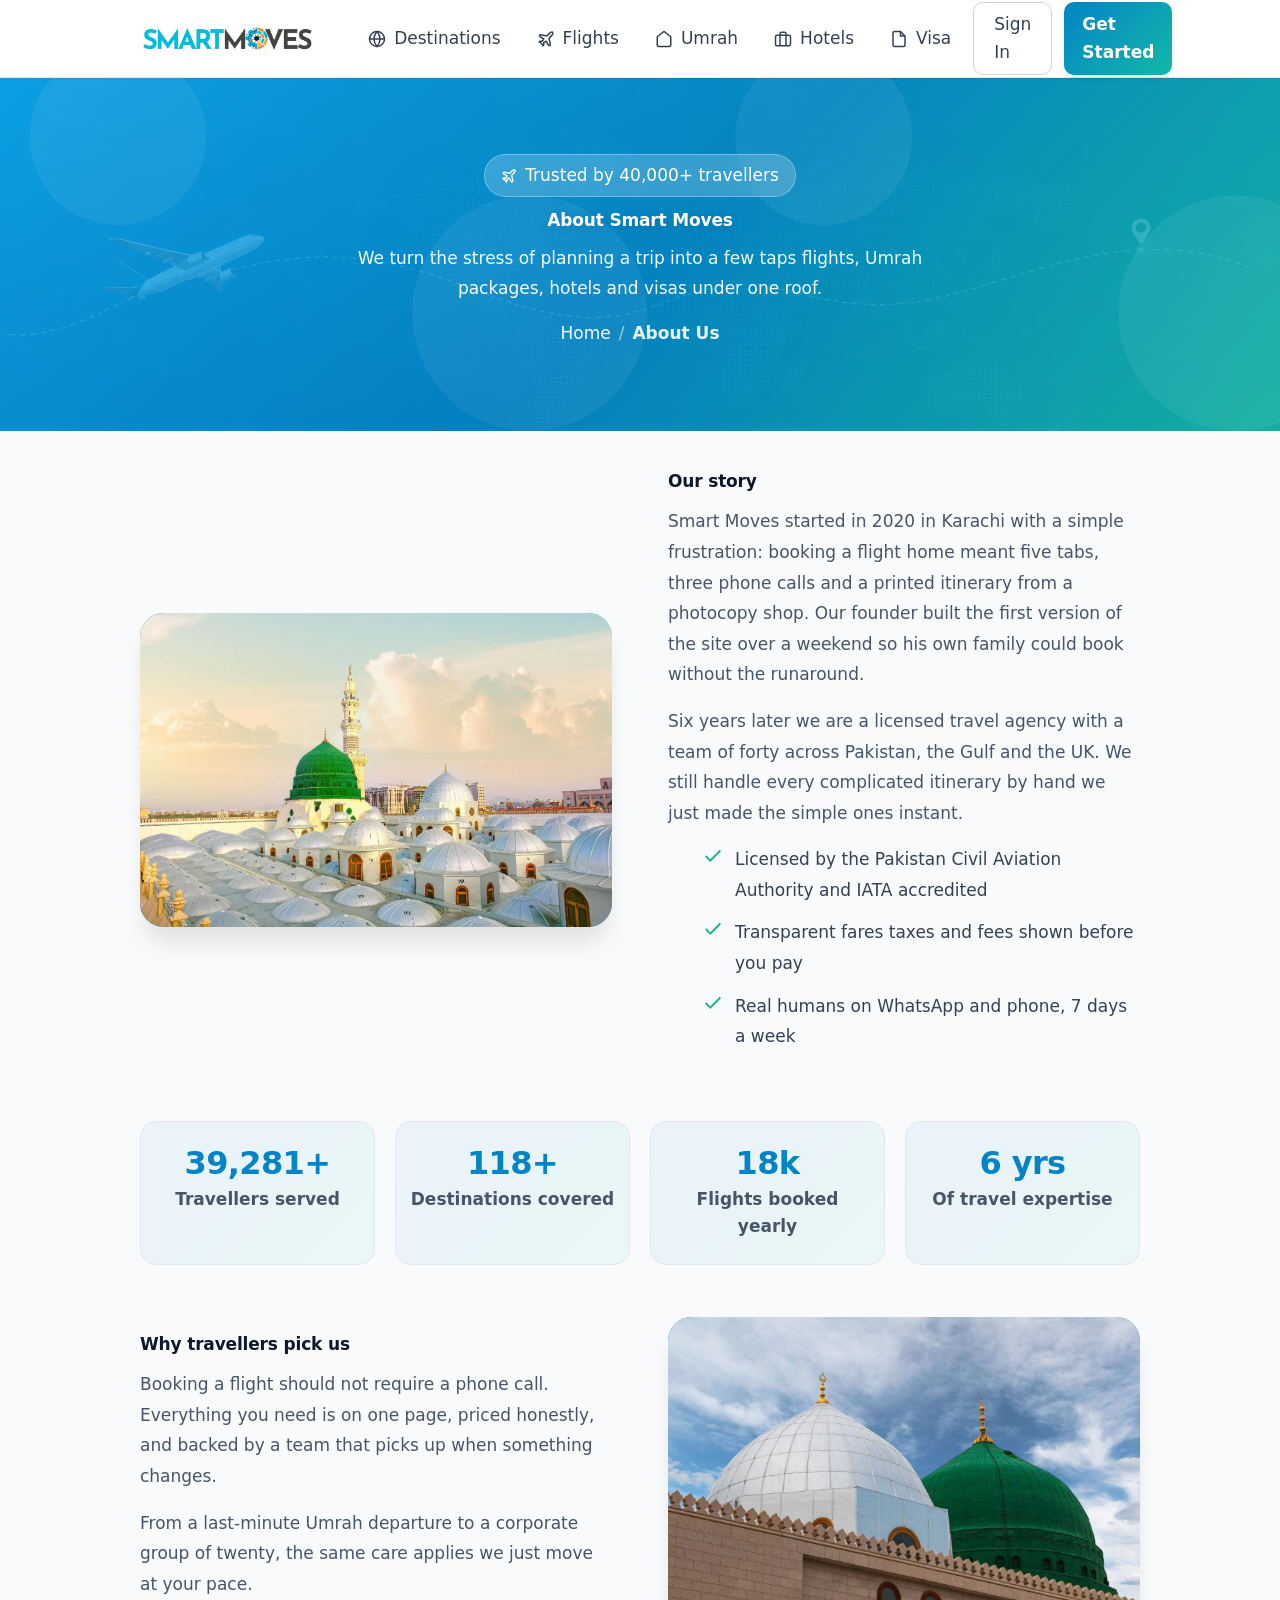
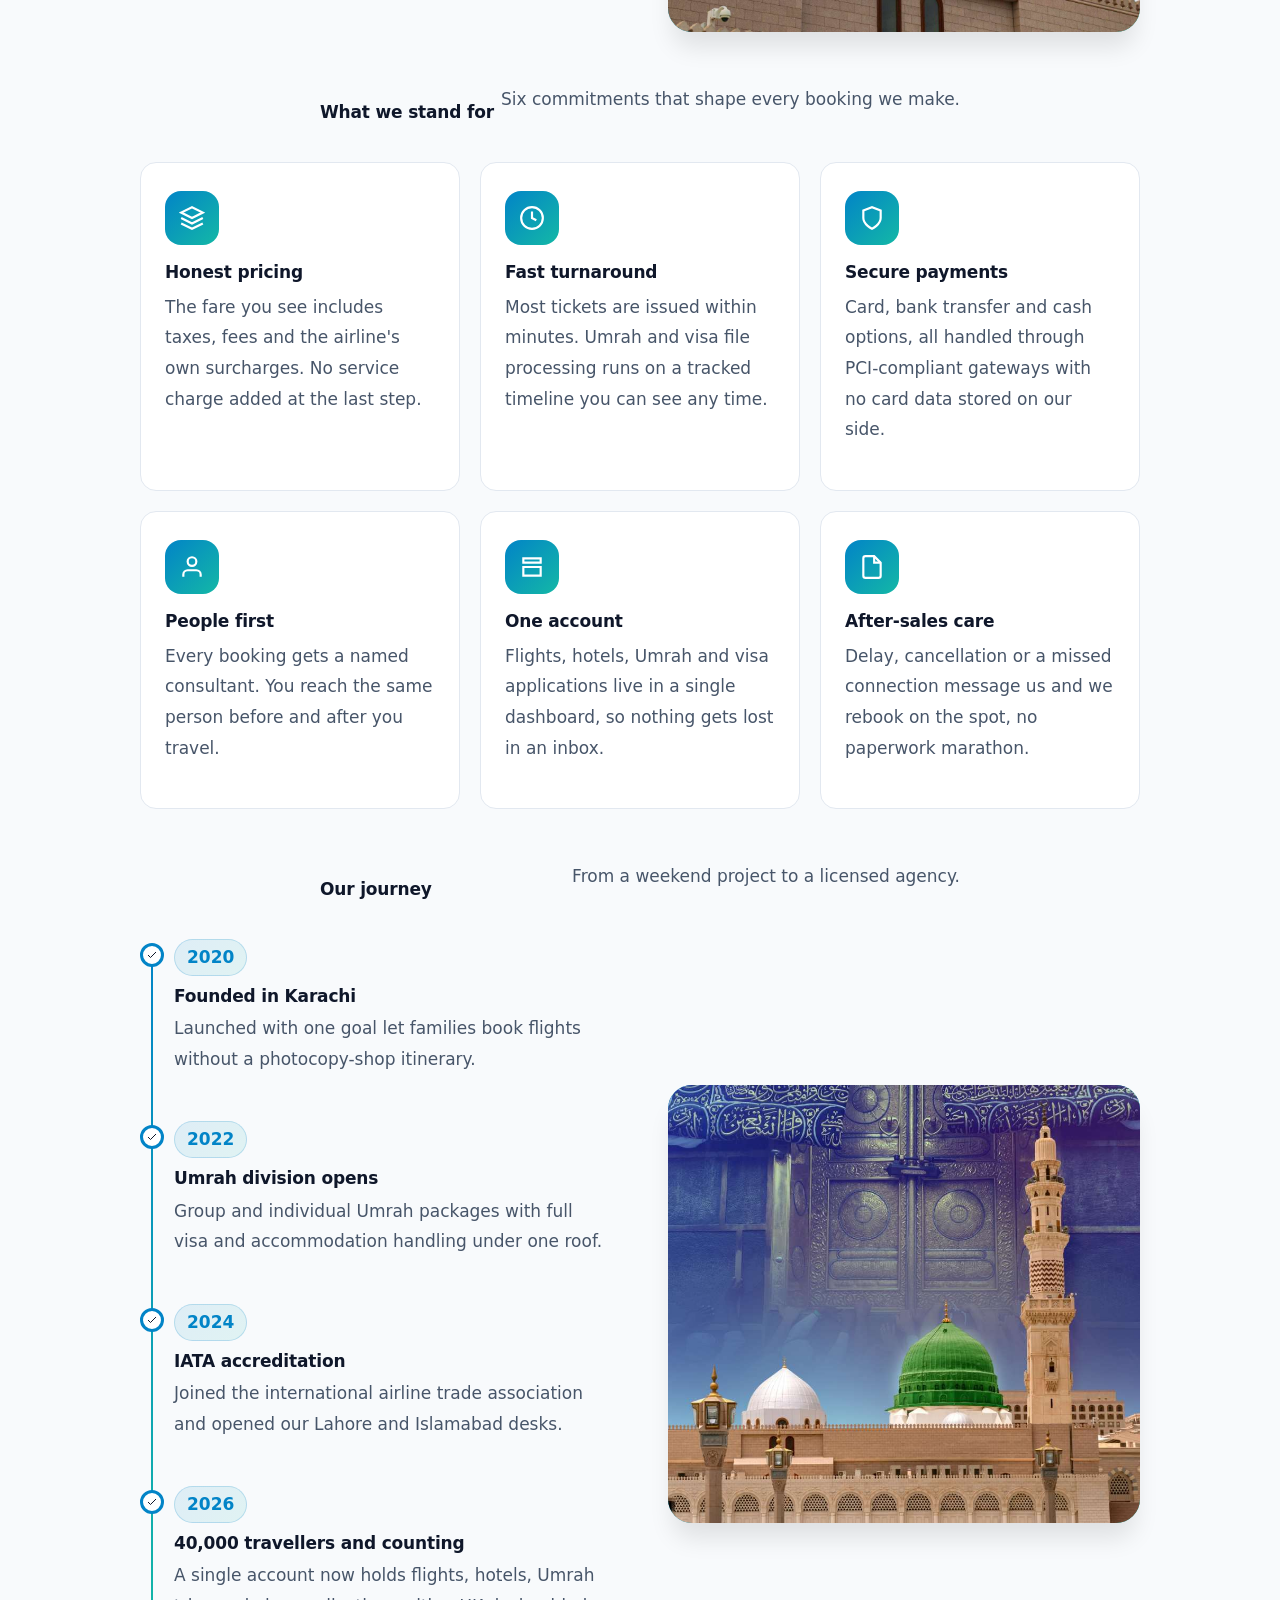
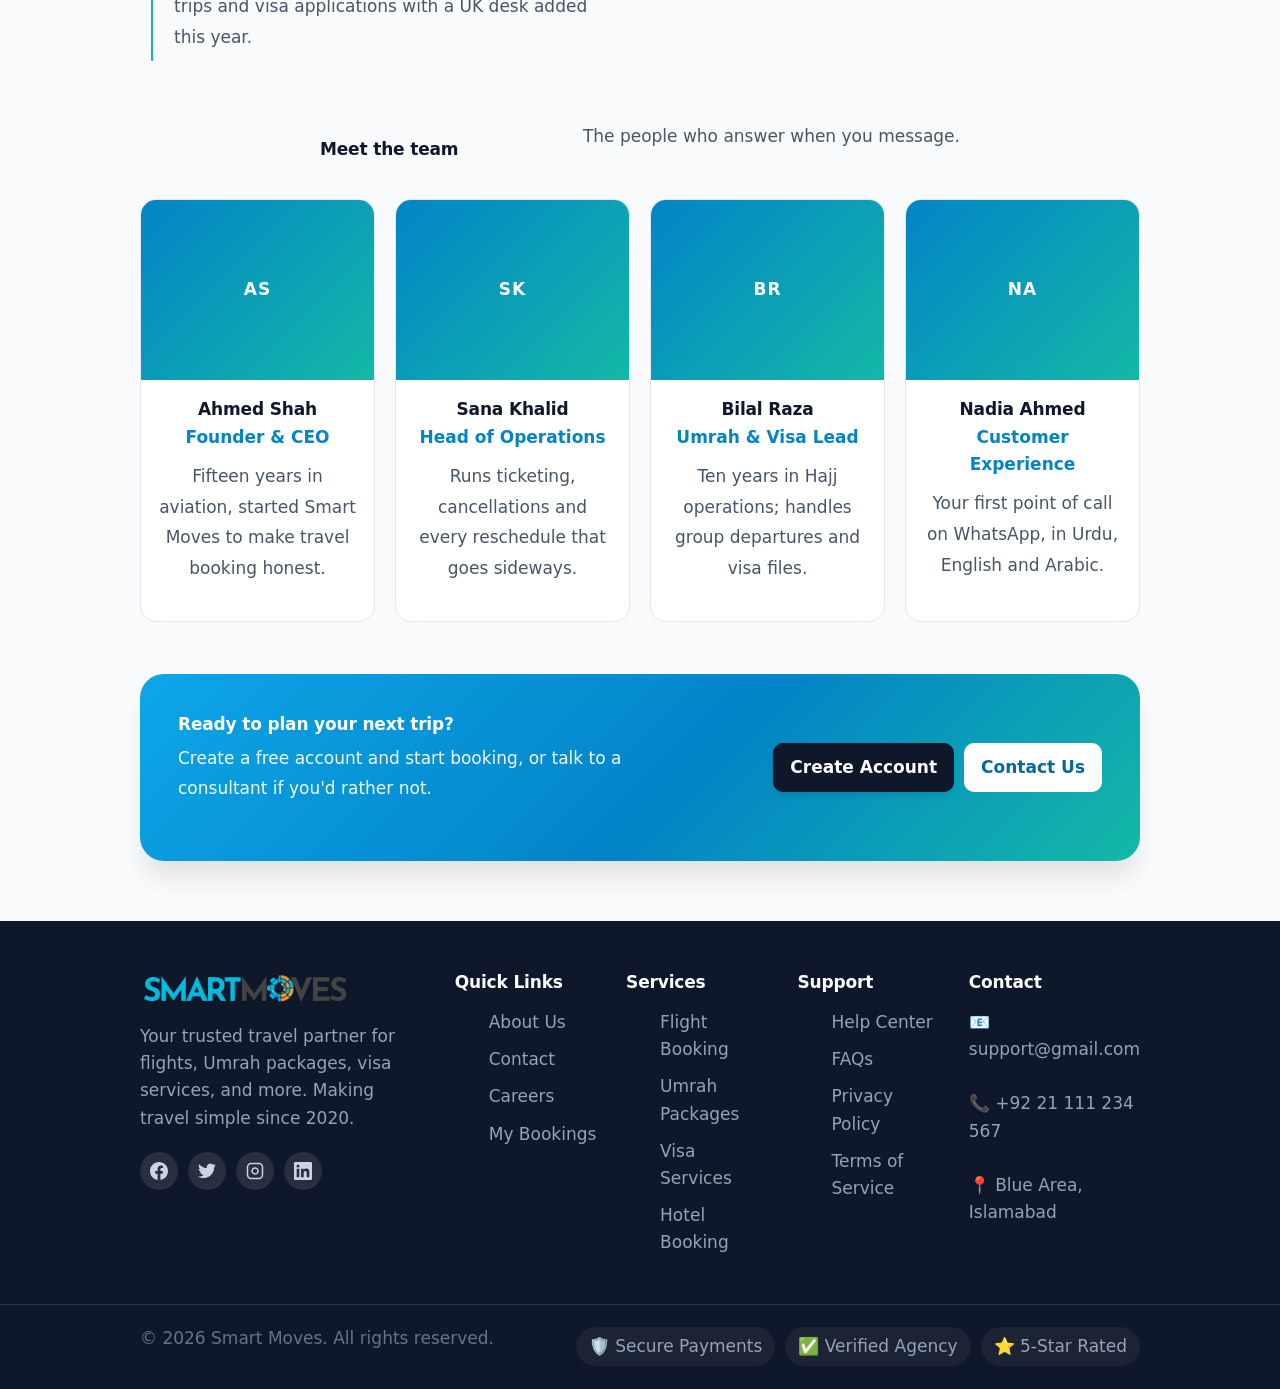
==== about-us.html @ 3f17c957 "All Template Pages Updated" ====
<!doctype html>
<html lang="en">
  <head>
    <meta charset="UTF-8" />
    <meta name="viewport" content="width=device-width, initial-scale=1.0" />
    <link rel="icon" type="image/png" href="/images/favicon.png" />
    <meta
      name="description"
      content="Smart Moves is a Pakistan-based travel agency helping travellers book flights, Umrah packages, hotels and visa services since 2020."
    />
    <link
      href="https://cdn.jsdelivr.net/npm/bootstrap@5.3.3/dist/css/bootstrap.min.css"
      rel="stylesheet"
    />
    <link rel="stylesheet" href="/css/styles.css" />
    <link rel="stylesheet" href="/css/pages.css" />
    <link rel="stylesheet" href="/css/typography.css" />
    <title>About Us | Smart Moves</title>
  </head>
  <body class="about-page">
    <!-- ========================================== NAVIGATION BAR START ========================================== -->
    <nav class="navbar">
      <div class="navbar-container">
        <div class="navbar-brand">
          <a href="/index.html" class="brand-logo">
            <img
              src="/images/smart_moves_solutions.png"
              alt="Smart Moves Logo"
              style="height: 30px; width: auto"
            />
          </a>
        </div>

        <div class="navbar-menu" id="navbarMenu">
          <a href="/index.html" class="nav-item">
            <svg
              viewBox="0 0 24 24"
              fill="none"
              stroke="currentColor"
              stroke-width="2"
            >
              <circle cx="12" cy="12" r="10" />
              <path
                d="M2 12h20M12 2a15.3 15.3 0 0 1 4 10 15.3 15.3 0 0 1-4 10 15.3 15.3 0 0 1-4-10 15.3 15.3 0 0 1 4-10z"
              />
            </svg>
            Destinations
          </a>
          <a href="/search-flight.html" class="nav-item">
            <svg
              viewBox="0 0 24 24"
              fill="none"
              stroke="currentColor"
              stroke-width="2"
            >
              <path
                d="M17.8 19.2 16 11l3.5-3.5C21 6 21.5 4 21 3c-1-.5-3 0-4.5 1.5L13 8 4.8 6.2c-.5-.1-.9.1-1.1.5l-.3.5c-.2.5-.1 1 .3 1.3L9 12l-2 3H4l-1 1 3 2 2 3 1-1v-3l3-2 3.5 5.3c.3.4.8.5 1.3.3l.5-.2c.4-.3.6-.7.5-1.2z"
              />
            </svg>
            Flights
          </a>
          <a href="/index.html" class="nav-item">
            <svg
              viewBox="0 0 24 24"
              fill="none"
              stroke="currentColor"
              stroke-width="2"
            >
              <path d="M3 9l9-7 9 7v11a2 2 0 0 1-2 2H5a2 2 0 0 1-2-2z" />
            </svg>
            Umrah
          </a>
          <a href="/index.html" class="nav-item">
            <svg
              viewBox="0 0 24 24"
              fill="none"
              stroke="currentColor"
              stroke-width="2"
            >
              <rect x="2" y="7" width="20" height="14" rx="2" />
              <path d="M16 21V5a2 2 0 0 0-2-2h-4a2 2 0 0 0-2 2v16" />
            </svg>
            Hotels
          </a>
          <a href="/index.html" class="nav-item">
            <svg
              viewBox="0 0 24 24"
              fill="none"
              stroke="currentColor"
              stroke-width="2"
            >
              <path
                d="M14 2H6a2 2 0 0 0-2 2v16a2 2 0 0 0 2 2h12a2 2 0 0 0 2-2V8z"
              />
              <polyline points="14 2 14 8 20 8" />
            </svg>
            Visa
          </a>
          <div class="navbar-menu-actions">
            <a href="/login.html" class="nav-btn-outline">Sign In</a>
            <a href="/signup.html" class="nav-btn-primary">Get Started</a>
          </div>
        </div>

        <div class="navbar-actions">
          <button
            class="mobile-toggle"
            type="button"
            onclick="toggleMobileNav()"
            aria-label="Toggle menu"
            aria-controls="navbarMenu"
            aria-expanded="false"
          >
            <span></span>
            <span></span>
            <span></span>
          </button>
        </div>
      </div>
    </nav>
    <!-- ========================================== NAVIGATION BAR END ========================================== -->

    <!-- ========================================== PAGE BANNER ========================================== -->
    <section class="page-banner">
      <div class="page-banner-inner">
        <span class="page-banner-badge">
          <svg
            viewBox="0 0 24 24"
            fill="none"
            stroke="currentColor"
            stroke-width="2"
            style="width: 16px; height: 16px"
          >
            <path
              d="M17.8 19.2 16 11l3.5-3.5C21 6 21.5 4 21 3c-1-.5-3 0-4.5 1.5L13 8 4.8 6.2c-.5-.1-.9.1-1.1.5l-.3.5c-.2.5-.1 1 .3 1.3L9 12l-2 3H4l-1 1 3 2 2 3 1-1v-3l3-2 3.5 5.3c.3.4.8.5 1.3.3l.5-.2c.4-.3.6-.7.5-1.2z"
            />
          </svg>
          Trusted by 40,000+ travellers
        </span>
        <h1 class="page-banner-title">About Smart Moves</h1>
        <p class="page-banner-text">
          We turn the stress of planning a trip into a few taps flights, Umrah
          packages, hotels and visas under one roof.
        </p>
        <nav class="breadcrumb-nav" aria-label="Breadcrumb">
          <a href="/index.html">Home</a>
          <span class="sep">/</span>
          <span class="current">About Us</span>
        </nav>
      </div>
    </section>

    <main class="page-body narrow">
      <!-- ---------- Our story ---------- -->
      <section class="page-section">
        <div class="split-block">
          <div class="split-media">
            <img
              src="/images/feature_img1.jpg"
              alt="Travellers checking in at the airport"
            />
          </div>
          <div>
            <h2 class="split-title">Our story</h2>
            <p class="split-text">
              Smart Moves started in 2020 in Karachi with a simple frustration:
              booking a flight home meant five tabs, three phone calls and a
              printed itinerary from a photocopy shop. Our founder built the
              first version of the site over a weekend so his own family could
              book without the runaround.
            </p>
            <p class="split-text">
              Six years later we are a licensed travel agency with a team of
              forty across Pakistan, the Gulf and the UK. We still handle every
              complicated itinerary by hand we just made the simple ones
              instant.
            </p>
            <ul class="split-list">
              <li>
                <svg
                  viewBox="0 0 24 24"
                  fill="none"
                  stroke="currentColor"
                  stroke-width="2"
                >
                  <polyline points="20 6 9 17 4 12" />
                </svg>
                Licensed by the Pakistan Civil Aviation Authority and IATA
                accredited
              </li>
              <li>
                <svg
                  viewBox="0 0 24 24"
                  fill="none"
                  stroke="currentColor"
                  stroke-width="2"
                >
                  <polyline points="20 6 9 17 4 12" />
                </svg>
                Transparent fares taxes and fees shown before you pay
              </li>
              <li>
                <svg
                  viewBox="0 0 24 24"
                  fill="none"
                  stroke="currentColor"
                  stroke-width="2"
                >
                  <polyline points="20 6 9 17 4 12" />
                </svg>
                Real humans on WhatsApp and phone, 7 days a week
              </li>
            </ul>
          </div>
        </div>
      </section>

      <!-- ---------- Stats ---------- -->
      <section class="page-section">
        <div class="stats-strip">
          <div class="stat-block">
            <div class="stat-value" data-count="40000" data-suffix="+">0</div>
            <div class="stat-label">Travellers served</div>
          </div>
          <div class="stat-block">
            <div class="stat-value" data-count="120" data-suffix="+">0</div>
            <div class="stat-label">Destinations covered</div>
          </div>
          <div class="stat-block">
            <div class="stat-value" data-count="18" data-suffix="k">0</div>
            <div class="stat-label">Flights booked yearly</div>
          </div>
          <div class="stat-block">
            <div class="stat-value" data-count="6" data-suffix=" yrs">0</div>
            <div class="stat-label">Of travel expertise</div>
          </div>
        </div>
      </section>

      <!-- ---------- Why Smart Moves ---------- -->
      <section class="page-section">
        <div class="split-block reverse">
          <div class="split-media">
            <img
              src="/images/feature_img2.jpg"
              alt="A travel consultant helping a customer"
            />
          </div>
          <div>
            <h2 class="split-title">Why travellers pick us</h2>
            <p class="split-text">
              Booking a flight should not require a phone call. Everything you
              need is on one page, priced honestly, and backed by a team that
              picks up when something changes.
            </p>
            <p class="split-text">
              From a last-minute Umrah departure to a corporate group of twenty,
              the same care applies we just move at your pace.
            </p>
          </div>
        </div>
      </section>

      <!-- ---------- Values ---------- -->
      <section class="page-section">
        <div class="section-head">
          <h2 class="section-title">What we stand for</h2>
          <p class="section-sub">
            Six commitments that shape every booking we make.
          </p>
        </div>
        <div class="value-grid">
          <div class="value-card">
            <div class="value-icon">
              <svg
                viewBox="0 0 24 24"
                fill="none"
                stroke="currentColor"
                stroke-width="2"
              >
                <path d="M12 2 2 7l10 5 10-5-10-5z" />
                <path d="M2 17l10 5 10-5" />
                <path d="M2 12l10 5 10-5" />
              </svg>
            </div>
            <h3>Honest pricing</h3>
            <p>
              The fare you see includes taxes, fees and the airline's own
              surcharges. No service charge added at the last step.
            </p>
          </div>

          <div class="value-card">
            <div class="value-icon">
              <svg
                viewBox="0 0 24 24"
                fill="none"
                stroke="currentColor"
                stroke-width="2"
              >
                <circle cx="12" cy="12" r="10" />
                <polyline points="12 6 12 12 16 14" />
              </svg>
            </div>
            <h3>Fast turnaround</h3>
            <p>
              Most tickets are issued within minutes. Umrah and visa file
              processing runs on a tracked timeline you can see any time.
            </p>
          </div>

          <div class="value-card">
            <div class="value-icon">
              <svg
                viewBox="0 0 24 24"
                fill="none"
                stroke="currentColor"
                stroke-width="2"
              >
                <path d="M12 22s8-4 8-10V5l-8-3-8 3v7c0 6 8 10 8 10z" />
              </svg>
            </div>
            <h3>Secure payments</h3>
            <p>
              Card, bank transfer and cash options, all handled through
              PCI-compliant gateways with no card data stored on our side.
            </p>
          </div>

          <div class="value-card">
            <div class="value-icon">
              <svg
                viewBox="0 0 24 24"
                fill="none"
                stroke="currentColor"
                stroke-width="2"
              >
                <path d="M20 21v-2a4 4 0 0 0-4-4H8a4 4 0 0 0-4 4v2" />
                <circle cx="12" cy="7" r="4" />
              </svg>
            </div>
            <h3>People first</h3>
            <p>
              Every booking gets a named consultant. You reach the same person
              before and after you travel.
            </p>
          </div>

          <div class="value-card">
            <div class="value-icon">
              <svg
                viewBox="0 0 24 24"
                fill="none"
                stroke="currentColor"
                stroke-width="2"
              >
                <path d="M4 4h16v4H4z" />
                <path d="M4 12h16v8H4z" />
                <path d="M8 8h.01M8 16h.01" />
              </svg>
            </div>
            <h3>One account</h3>
            <p>
              Flights, hotels, Umrah and visa applications live in a single
              dashboard, so nothing gets lost in an inbox.
            </p>
          </div>

          <div class="value-card">
            <div class="value-icon">
              <svg
                viewBox="0 0 24 24"
                fill="none"
                stroke="currentColor"
                stroke-width="2"
              >
                <path
                  d="M14 2H6a2 2 0 0 0-2 2v16a2 2 0 0 0 2 2h12a2 2 0 0 0 2-2V8z"
                />
                <polyline points="14 2 14 8 20 8" />
              </svg>
            </div>
            <h3>After-sales care</h3>
            <p>
              Delay, cancellation or a missed connection message us and we
              rebook on the spot, no paperwork marathon.
            </p>
          </div>
        </div>
      </section>

      <!-- ---------- Journey ---------- -->
      <section class="page-section">
        <div class="section-head">
          <h2 class="section-title">Our journey</h2>
          <p class="section-sub">
            From a weekend project to a licensed agency.
          </p>
        </div>
        <div class="split-block">
          <div class="timeline">
            <div class="timeline-item">
              <div class="timeline-dot">
                <svg
                  viewBox="0 0 24 24"
                  fill="none"
                  stroke="currentColor"
                  stroke-width="2"
                  style="width: 12px; height: 12px"
                >
                  <polyline points="20 6 9 17 4 12" />
                </svg>
              </div>
              <span class="timeline-year">2020</span>
              <h3>Founded in Karachi</h3>
              <p>
                Launched with one goal let families book flights without a
                photocopy-shop itinerary.
              </p>
            </div>

            <div class="timeline-item">
              <div class="timeline-dot">
                <svg
                  viewBox="0 0 24 24"
                  fill="none"
                  stroke="currentColor"
                  stroke-width="2"
                  style="width: 12px; height: 12px"
                >
                  <polyline points="20 6 9 17 4 12" />
                </svg>
              </div>
              <span class="timeline-year">2022</span>
              <h3>Umrah division opens</h3>
              <p>
                Group and individual Umrah packages with full visa and
                accommodation handling under one roof.
              </p>
            </div>

            <div class="timeline-item">
              <div class="timeline-dot">
                <svg
                  viewBox="0 0 24 24"
                  fill="none"
                  stroke="currentColor"
                  stroke-width="2"
                  style="width: 12px; height: 12px"
                >
                  <polyline points="20 6 9 17 4 12" />
                </svg>
              </div>
              <span class="timeline-year">2024</span>
              <h3>IATA accreditation</h3>
              <p>
                Joined the international airline trade association and opened
                our Lahore and Islamabad desks.
              </p>
            </div>

            <div class="timeline-item">
              <div class="timeline-dot">
                <svg
                  viewBox="0 0 24 24"
                  fill="none"
                  stroke="currentColor"
                  stroke-width="2"
                  style="width: 12px; height: 12px"
                >
                  <polyline points="20 6 9 17 4 12" />
                </svg>
              </div>
              <span class="timeline-year">2026</span>
              <h3>40,000 travellers and counting</h3>
              <p>
                A single account now holds flights, hotels, Umrah trips and visa
                applications with a UK desk added this year.
              </p>
            </div>
          </div>

          <div class="split-media">
            <img
              src="/images/feature_img3.jpg"
              alt="Smart Moves team at work"
            />
          </div>
        </div>
      </section>

      <!-- ---------- Team ---------- -->
      <section class="page-section">
        <div class="section-head">
          <h2 class="section-title">Meet the team</h2>
          <p class="section-sub">The people who answer when you message.</p>
        </div>
        <div class="team-grid">
          <div class="team-card">
            <div class="team-photo">
              <span class="team-initials">AS</span>
            </div>
            <div class="team-body">
              <h3>Ahmed Shah</h3>
              <div class="team-role">Founder &amp; CEO</div>
              <p class="team-bio">
                Fifteen years in aviation, started Smart Moves to make travel
                booking honest.
              </p>
            </div>
          </div>

          <div class="team-card">
            <div class="team-photo">
              <span class="team-initials">SK</span>
            </div>
            <div class="team-body">
              <h3>Sana Khalid</h3>
              <div class="team-role">Head of Operations</div>
              <p class="team-bio">
                Runs ticketing, cancellations and every reschedule that goes
                sideways.
              </p>
            </div>
          </div>

          <div class="team-card">
            <div class="team-photo">
              <span class="team-initials">BR</span>
            </div>
            <div class="team-body">
              <h3>Bilal Raza</h3>
              <div class="team-role">Umrah &amp; Visa Lead</div>
              <p class="team-bio">
                Ten years in Hajj operations; handles group departures and visa
                files.
              </p>
            </div>
          </div>

          <div class="team-card">
            <div class="team-photo">
              <span class="team-initials">NA</span>
            </div>
            <div class="team-body">
              <h3>Nadia Ahmed</h3>
              <div class="team-role">Customer Experience</div>
              <p class="team-bio">
                Your first point of call on WhatsApp, in Urdu, English and
                Arabic.
              </p>
            </div>
          </div>
        </div>
      </section>

      <!-- ---------- CTA ---------- -->
      <section class="page-section">
        <div class="cta-band">
          <div class="cta-band-text">
            <h2>Ready to plan your next trip?</h2>
            <p>
              Create a free account and start booking, or talk to a consultant
              if you'd rather not.
            </p>
          </div>
          <div class="cta-band-actions">
            <a href="/signup.html" class="bc-btn primary">Create Account</a>
            <a href="/contact-us.html" class="bc-btn">Contact Us</a>
          </div>
        </div>
      </section>
    </main>

    <!-- ========================================== FOOTER START ========================================== -->
    <footer class="footer">
      <div class="footer-top">
        <div class="footer-grid">
          <div class="footer-col-large">
            <img
              src="/images/smart_moves_solutions.png"
              alt="Logo"
              class="footer-logo"
            />
            <p class="footer-about">
              Your trusted travel partner for flights, Umrah packages, visa
              services, and more. Making travel simple since 2020.
            </p>
            <div class="social-links">
              <a href="#" aria-label="Facebook">
                <svg viewBox="0 0 24 24" fill="currentColor">
                  <path
                    d="M24 12.07C24 5.4 18.63 0 12 0S0 5.4 0 12.07C0 18.1 4.39 23.1 10.12 24v-8.44H7.08v-3.49h3.04V9.41c0-3.02 1.79-4.7 4.53-4.7 1.31 0 2.68.24 2.68.24v2.97h-1.51c-1.49 0-1.95.93-1.95 1.89v2.26h3.33l-.53 3.49h-2.8V24C19.61 23.1 24 18.1 24 12.07z"
                  />
                </svg>
              </a>
              <a href="#" aria-label="Twitter">
                <svg viewBox="0 0 24 24" fill="currentColor">
                  <path
                    d="M23.95 4.57a10 10 0 0 1-2.83.78 4.94 4.94 0 0 0 2.17-2.73c-.95.56-2 .96-3.13 1.18A4.92 4.92 0 0 0 16.62 2c-2.72 0-4.92 2.2-4.92 4.92 0 .39.04.76.13 1.12-4.09-.2-7.72-2.16-10.15-5.14-.42.73-.67 1.58-.67 2.48 0 1.71.87 3.21 2.19 4.09-.81-.03-1.57-.25-2.23-.62v.06c0 2.39 1.7 4.38 3.95 4.83-.41.11-.85.17-1.29.17-.32 0-.63-.03-.93-.08.63 1.95 2.44 3.37 4.6 3.41-1.68 1.32-3.8 2.11-6.1 2.11-.4 0-.79-.02-1.17-.07 2.18 1.4 4.77 2.21 7.55 2.21 9.05 0 14-7.5 14-14 0-.21 0-.42-.02-.63.96-.69 1.8-1.56 2.46-2.55z"
                  />
                </svg>
              </a>
              <a href="#" aria-label="Instagram">
                <svg
                  viewBox="0 0 24 24"
                  fill="none"
                  stroke="currentColor"
                  stroke-width="2"
                >
                  <rect x="2" y="2" width="20" height="20" rx="5" />
                  <path d="M16 11.37A4 4 0 1 1 12.63 8 4 4 0 0 1 16 11.37z" />
                  <line x1="17.5" y1="6.5" x2="17.51" y2="6.5" />
                </svg>
              </a>
              <a href="#" aria-label="LinkedIn">
                <svg viewBox="0 0 24 24" fill="currentColor">
                  <path
                    d="M20.45 20.45h-3.55v-5.57c0-1.33-.02-3.04-1.85-3.04-1.85 0-2.13 1.45-2.13 2.94v5.67H9.36V9h3.41v1.56h.05c.47-.9 1.63-1.85 3.36-1.85 3.6 0 4.26 2.37 4.26 5.45v6.29zM5.34 7.43a2.06 2.06 0 1 1 0-4.12 2.06 2.06 0 0 1 0 4.12zM7.12 20.45H3.56V9h3.56v11.45zM22.22 0H1.77C.79 0 0 .77 0 1.72v20.56C0 23.23.79 24 1.77 24h20.45c.98 0 1.78-.77 1.78-1.72V1.72C24 .77 23.2 0 22.22 0z"
                  />
                </svg>
              </a>
            </div>
          </div>

          <div class="footer-col">
            <h4>Quick Links</h4>
            <ul>
              <li><a href="/about-us.html">About Us</a></li>
              <li><a href="/contact-us.html">Contact</a></li>
              <li><a href="/contact-us.html#careers">Careers</a></li>
              <li><a href="/my-bookings.html">My Bookings</a></li>
            </ul>
          </div>

          <div class="footer-col">
            <h4>Services</h4>
            <ul>
              <li><a href="/search-flight.html">Flight Booking</a></li>
              <li><a href="/index.html">Umrah Packages</a></li>
              <li><a href="/index.html">Visa Services</a></li>
              <li><a href="/index.html">Hotel Booking</a></li>
            </ul>
          </div>

          <div class="footer-col">
            <h4>Support</h4>
            <ul>
              <li><a href="/contact-us.html#faq">Help Center</a></li>
              <li><a href="/contact-us.html#faq">FAQs</a></li>
              <li><a href="/contact-us.html">Privacy Policy</a></li>
              <li><a href="/contact-us.html">Terms of Service</a></li>
            </ul>
          </div>

          <div class="footer-col">
            <h4>Contact</h4>
            <div class="contact-info">
              <p>📧 support@gmail.com</p>
              <p>📞 +92 21 111 234 567</p>
              <p>📍 Blue Area, Islamabad</p>
            </div>
          </div>
        </div>
      </div>

      <div class="footer-bottom">
        <p>&copy; 2026 Smart Moves. All rights reserved.</p>
        <div class="footer-badges">
          <span class="badge-item">🛡️ Secure Payments</span>
          <span class="badge-item">✅ Verified Agency</span>
          <span class="badge-item">⭐ 5-Star Rated</span>
        </div>
      </div>
    </footer>
    <!-- ========================================== FOOTER END ========================================== -->

    <button
      class="scroll-top"
      id="backToTop"
      onclick="window.scrollTo({ top: 0, behavior: 'smooth' })"
      aria-label="Scroll to top"
    >
      <svg
        viewBox="0 0 24 24"
        fill="none"
        stroke="currentColor"
        stroke-width="2"
      >
        <path d="m18 15-6-6-6 6" />
      </svg>
    </button>

    <script src="/js/pages.js"></script>
  </body>
</html>
---- css/styles.css ----
* {
  margin: 0;
  padding: 0;
  box-sizing: border-box;
}

:root {
  --primary-blue: #0284c7;
  --primary-blue-dark: #0369a1;
  --accent-teal: #14b8a6;
  --accent-teal-dark: #0f766e;
  --dark-navy: #0f172a;
  --dark-slate: #1e293b;
  --gray-50: #f8fafc;
  --gray-100: #f1f5f9;
  --gray-200: #e2e8f0;
  --gray-300: #cbd5e1;
  --gray-400: #94a3b8;
  --gray-500: #64748b;
  --gray-600: #475569;
  --gray-700: #334155;
  --gray-900: #0f172a;
  --white: #ffffff;
  --success: #10b981;
  --warning: #f59e0b;
  --danger: #ef4444;
  --shadow-sm: 0 1px 2px 0 rgba(0, 0, 0, 0.05);
  --shadow-md: 0 4px 6px -1px rgba(0, 0, 0, 0.1);
  --shadow-lg: 0 10px 15px -3px rgba(0, 0, 0, 0.1);
  --shadow-xl: 0 20px 25px -5px rgba(0, 0, 0, 0.1);
  --shadow-2xl: 0 25px 50px -12px rgba(0, 0, 0, 0.25);
  --radius-sm: 6px;
  --radius-md: 10px;
  --radius-lg: 16px;
  --radius-xl: 24px;
  --container-padding: 20px;
}

body {
  font-family:
    "system-ui",
    -apple-system,
    BlinkMacSystemFont,
    "Segoe UI",
    Roboto,
    sans-serif;
  background: var(--gray-50);
  color: var(--gray-900);
  line-height: 1.6;
  overflow-x: hidden;
  font-size: 16px;
}

.main-page {
  width: 100%;
  min-height: 100vh;
}

.container-custom {
  max-width: 1920px;
  margin: 0 auto;
  padding: 0 var(--container-padding);
}

/* ========================================== NAVIGATION BAR START ========================================== */
.navbar {
  position: sticky;
  top: 0;
  z-index: 1000;
  background: rgba(255, 255, 255, 0.95);
  backdrop-filter: blur(12px);
  border-bottom: 1px solid var(--gray-200);
  box-shadow: var(--shadow-sm);
}

.navbar-container {
  max-width: 1920px;
  margin: 0 auto;
  padding: 12px var(--container-padding);
  display: flex;
  align-items: center;
  justify-content: space-between;
  gap: 20px;
  width: 100%;
  height: 60px;
}

.navbar-brand img {
  height: 36px;
  width: auto;
}

.navbar-menu {
  display: none;
  align-items: center;
  gap: 8px;
  flex: 1;
}

.navbar-menu-actions {
  display: flex;
  align-items: center;
  gap: 12px;
  margin-left: auto;
}

.nav-item {
  display: flex;
  align-items: center;
  gap: 8px;
  padding: 10px 14px;
  border-radius: var(--radius-md);
  font-size: 15px;
  font-weight: 500;
  color: var(--gray-700);
  text-decoration: none;
  transition: all 0.2s;
}

.nav-item svg {
  width: 18px;
  height: 18px;
}

.nav-item:hover {
  background: var(--gray-100);
  color: var(--primary-blue);
}

.navbar-actions {
  display: flex;
  align-items: center;
  gap: 12px;
}

.nav-btn-outline {
  display: none;
  padding: 8px 20px;
  border: 1.5px solid var(--gray-300);
  background: transparent;
  border-radius: var(--radius-md);
  font-size: 15px;
  font-weight: 500;
  color: var(--gray-700);
  cursor: pointer;
  transition: all 0.2s;
  text-decoration: none;
}

.nav-btn-outline:hover {
  border-color: var(--primary-blue);
  color: var(--primary-blue);
  background: rgba(2, 132, 199, 0.05);
  transform: translateY(-2px);
  box-shadow: var(--shadow-lg);
}

.nav-btn-primary {
  padding: 8px 20px;
  border: none;
  background: linear-gradient(135deg, var(--primary-blue), var(--accent-teal));
  border-radius: var(--radius-md);
  font-size: 15px;
  font-weight: 600;
  color: white;
  cursor: pointer;
  box-shadow: var(--shadow-md);
  transition: all 0.2s;
  text-decoration: none;
}

.nav-btn-primary:hover {
  transform: translateY(-2px);
  box-shadow: var(--shadow-lg);
}

.mobile-toggle {
  display: flex;
  flex-direction: column;
  gap: 4px;
  background: transparent;
  border: none;
  cursor: pointer;
  padding: 8px;
}

.mobile-toggle span {
  width: 22px;
  height: 2.5px;
  background: var(--gray-700);
  border-radius: 2px;
  transition: all 0.3s;
}

@media (max-width: 1023.98px) {
  .navbar-menu.open {
    position: absolute;
    top: 100%;
    right: 0;
    left: 0;
    display: flex;
    flex-direction: column;
    align-items: stretch;
    gap: 4px;
    padding: 12px var(--container-padding);
    background: white;
    border-bottom: 1px solid var(--gray-200);
    box-shadow: var(--shadow-md);
  }

  .navbar-menu .nav-item {
    width: 100%;
  }

  .navbar-menu.open .navbar-menu-actions {
    display: grid;
    grid-template-columns: repeat(2, minmax(0, 1fr));
    gap: 8px;
    margin-top: 8px;
    margin-left: 0;
  }

  .navbar-menu.open .navbar-menu-actions .nav-btn-outline,
  .navbar-menu.open .navbar-menu-actions .nav-btn-primary {
    display: inline-flex;
    align-items: center;
    justify-content: center;
    width: 100%;
  }

  .nav-btn-primary {
    display: none;
  }
}
/* ========================================== NAVIGATION BAR END ========================================== */

/* ========================================== HERO BANNER START ========================================== */

.hero-banner {
  position: relative;
  background: linear-gradient(135deg, #0ea5e9 0%, #0284c7 50%, #14b8a6 100%);
  padding: 40px var(--container-padding) 60px;
  overflow: visible;
}

.hero-shape {
  position: absolute;
  top: 0;
  left: 0;
  right: 0;
  bottom: 0;
  background: url("/images/hero.png");
  background-size: cover;
  opacity: 0.3;
}

.hero-grid {
  max-width: 1920px;
  margin: 0 auto;
  display: grid;
  grid-template-columns: 1fr;
  gap: 30px;
  align-items: center;
  position: relative;
  z-index: 3;
}

.hero-content-side {
  color: white;
  text-align: center;
}

.hero-badge {
  display: inline-flex;
  align-items: center;
  gap: 8px;
  padding: 7px 16px;
  background: rgba(255, 255, 255, 0.2);
  backdrop-filter: blur(10px);
  border: 1px solid rgba(255, 255, 255, 0.3);
  border-radius: 50px;
  font-size: 14px;
  font-weight: 500;
  margin-bottom: 16px;
}

.hero-title {
  font-size: 22px;
  font-weight: 800;
  line-height: 1.1;
  margin-bottom: 14px;
  text-shadow: 0 2px 10px rgba(0, 0, 0, 0.1);
}

.hero-subtitle {
  font-size: 16px;
  line-height: 1.6;
  opacity: 0.95;
  margin-bottom: 20px;
  max-width: 600px;
  margin-left: auto;
  margin-right: auto;
}

.hero-features {
  display: flex;
  flex-wrap: wrap;
  gap: 10px;
  justify-content: center;
  margin-bottom: 30px;
}

.feature-pill {
  display: flex;
  align-items: center;
  gap: 6px;
  padding: 9px 16px;
  background: rgba(255, 255, 255, 0.15);
  backdrop-filter: blur(10px);
  border: 1px solid rgba(255, 255, 255, 0.25);
  border-radius: 50px;
  font-size: 14px;
  font-weight: 500;
}

.feature-pill svg {
  width: 14px;
  height: 14px;
}

.hero-search-side {
  position: relative;
  max-width: 100%;
}

.search-card {
  background: white;
  border-radius: var(--radius-lg);
  box-shadow: var(--shadow-2xl);
  padding: 20px;
  max-width: 100%;
  margin: 0 auto;
}

.search-tabs-horizontal {
  display: grid;
  grid-template-columns: repeat(3, minmax(0, 1fr));
  gap: 4px;
  margin-bottom: 20px;
  padding: 4px;
  background: var(--gray-100);
  border-radius: var(--radius-md);
  overflow-x: auto;
  -webkit-overflow-scrolling: touch;
  scrollbar-width: none;
}

.search-tabs-horizontal::-webkit-scrollbar {
  display: none;
}

.tab-btn {
  width: 100%;
  min-width: 0;
  display: flex;
  align-items: center;
  justify-content: center;
  gap: 6px;
  padding: 11px 6px;
  border: none;
  background: transparent;
  border-radius: var(--radius-sm);
  font-size: 14px;
  font-weight: 600;
  color: var(--gray-600);
  cursor: pointer;
  transition: all 0.2s;
  white-space: nowrap;
}

.tab-btn svg {
  width: 16px;
  height: 16px;
}

.tab-btn.active {
  background: white;
  color: var(--primary-blue);
  box-shadow: var(--shadow-sm);
}

.search-content {
  position: relative;
}

.tab-panel {
  display: none;
}

.tab-panel.active {
  display: block;
}

.alert {
  display: none;
  padding: 13px 16px;
  border-radius: var(--radius-md);
  margin-bottom: 16px;
  font-size: 14px;
}

.alert.show {
  display: block;
}

.alert.error {
  background: #fee;
  color: var(--danger);
  border: 1px solid #fcc;
}

.alert.success {
  background: #efe;
  color: var(--success);
  border: 1px solid #cec;
}

.trip-selector {
  display: grid;
  grid-template-columns: 1fr;
  gap: 10px;
  margin-bottom: 20px;
}

.radio-card {
  position: relative;
  cursor: pointer;
}

.radio-card input {
  position: absolute;
  opacity: 0;
}

.radio-content {
  display: flex;
  flex-direction: row;
  align-items: center;
  justify-content: center;
  gap: 8px;
  padding: 13px;
  border: 2px solid var(--gray-200);
  border-radius: var(--radius-md);
  font-size: 14px;
  font-weight: 600;
  color: var(--gray-600);
  transition: all 0.2s;
}

.radio-content svg {
  width: 18px;
  height: 18px;
}

.radio-card input:checked + .radio-content {
  border-color: var(--primary-blue);
  background: rgba(2, 132, 199, 0.05);
  color: var(--primary-blue);
}

.search-grid {
  display: grid;
  grid-template-columns: 1fr;
  gap: 14px;
  margin-bottom: 20px;
  position: relative;
}

.swap-button {
  display: none;
}

.input-group {
  position: relative;
  display: flex;
  flex-direction: column;
}

.input-label {
  display: block;
  font-size: 14px;
  font-weight: 600;
  color: var(--gray-700);
  /* margin-bottom: 6px; */
}

.input-wrapper {
  position: relative;
  cursor: pointer;
}

.input-icon {
  position: absolute;
  left: 12px;
  top: 50%;
  transform: translateY(-50%);
  width: 18px;
  height: 18px;
  color: var(--gray-400);
  pointer-events: none;
}

.input-wrapper input {
  width: 100%;
  padding: 12px 12px 12px 40px;
  border: 1.5px solid var(--gray-200);
  border-radius: var(--radius-md);
  font-size: 16px;
  font-weight: 500;
  color: var(--gray-900);
  transition: all 0.2s;
  background: white;
}

.input-wrapper input:focus {
  outline: none;
  border-color: var(--primary-blue);
  box-shadow: 0 0 0 3px rgba(2, 132, 199, 0.1);
}

.input-wrapper input::placeholder {
  color: var(--gray-400);
}

.input-wrapper input[readonly] {
  cursor: pointer;
}

.dropdown-panel {
  display: none;
  position: absolute;
  top: calc(100% + 8px);
  left: 0;
  right: 0;
  background: white;
  border: 1px solid var(--gray-200);
  border-radius: var(--radius-md);
  box-shadow: var(--shadow-xl);
  z-index: 100;
  max-height: 280px;
  overflow-y: auto;

  /* Firefox */
  scrollbar-width: thin;
  scrollbar-color: #c7c7c7 transparent;
}

/* Chrome, Edge, Safari */
.dropdown-panel::-webkit-scrollbar {
  width: 8px;
}

.dropdown-panel::-webkit-scrollbar-track {
  background: #ffffff;
}

.dropdown-panel::-webkit-scrollbar-thumb {
  background: #ffffff;
  border-radius: 10px;
}
.dropdown-panel::-webkit-scrollbar-thumb:hover {
  background: #999;
}

.dropdown-panel.show {
  display: block;
}
.panel-header {
  display: flex;
  align-items: center;
  justify-content: space-between;
  padding: 15px;
  border-bottom: 1px solid var(--gray-200);
  font-weight: 600;
  font-size: 14px;
  color: var(--gray-900);
}

.close-btn {
  width: 26px;
  height: 26px;
  border: none;
  background: var(--gray-100);
  border-radius: 50%;
  font-size: 18px;
  color: var(--gray-600);
  cursor: pointer;
  transition: all 0.2s;
  display: flex;
  align-items: center;
  justify-content: center;
}

.close-btn:hover {
  background: var(--gray-200);
  color: var(--gray-900);
}

.search-input {
  width: 100%;
  padding: 12px 15px;
  border: none;
  border-bottom: 1px solid var(--gray-200);
  font-size: 16px;
  outline: none;
}

.results-list {
  padding: 6px;
}

.result-item {
  padding: 10px;
  border-radius: var(--radius-sm);
  cursor: pointer;
  transition: all 0.2s;
}

.result-item:hover {
  background: var(--gray-100);
}

.result-city {
  font-weight: 600;
  font-size: 14px;
  color: var(--gray-900);
  margin-bottom: 2px;
}

.result-code {
  font-size: 14px;
  color: var(--gray-500);
}

.passenger-controls {
  padding: 10px;
}

.passenger-row {
  display: flex;
  align-items: center;
  justify-content: space-between;
  padding: 14px 10px;
  border-bottom: 1px solid var(--gray-100);
}

.passenger-row:last-child {
  border-bottom: none;
}

.pax-name {
  font-size: 14px;
  font-weight: 600;
  color: var(--gray-900);
  margin-bottom: 2px;
}

.pax-desc {
  font-size: 14px;
  color: var(--gray-500);
}

.counter {
  display: flex;
  align-items: center;
  gap: 12px;
}

.counter button {
  width: 30px;
  height: 30px;
  border: 1.5px solid var(--gray-300);
  background: white;
  border-radius: 50%;
  font-size: 16px;
  font-weight: 600;
  color: var(--gray-700);
  cursor: pointer;
  transition: all 0.2s;
}

.counter button:hover {
  border-color: var(--primary-blue);
  color: var(--primary-blue);
  background: rgba(2, 132, 199, 0.05);
}

.counter span {
  font-size: 15px;
  font-weight: 600;
  color: var(--gray-900);
  min-width: 20px;
  text-align: center;
}

.option-item {
  padding: 12px 15px;
  cursor: pointer;
  font-size: 16px;
  color: var(--gray-700);
  transition: all 0.2s;
  border-radius: var(--radius-sm);
  margin: 3px 6px;
}

.option-item:hover {
  background: var(--gray-100);
  color: var(--gray-900);
}

.checkbox-item {
  display: flex;
  align-items: center;
  gap: 10px;
  padding: 12px 15px;
  cursor: pointer;
  font-size: 16px;
  color: var(--gray-700);
  transition: all 0.2s;
  border-radius: var(--radius-sm);
  margin: 3px 6px;
}

.checkbox-item:hover {
  background: var(--gray-100);
}

.checkbox-item input[type="checkbox"] {
  width: 18px;
  height: 18px;
  cursor: pointer;
}

.multi-city-panel {
  display: none;
  margin-bottom: 16px;
  padding: 16px;
  background: var(--gray-50);
  border-radius: var(--radius-md);
}

.multi-city-panel.show {
  display: block;
}

.multi-city-heading {
  display: flex;
  justify-content: space-between;
  align-items: center;
  margin-bottom: 14px;
  font-weight: 600;
  color: var(--gray-900);
  font-size: 16px;
}

.multi-city-heading small {
  font-size: 14px;
  color: var(--gray-500);
  font-weight: 500;
}

.multi-city-heading-actions {
  display: flex;
  align-items: center;
  gap: 12px;
}

.multi-city-heading .add-flight-btn {
  width: auto;
}

.multi-city-leg {
  margin-bottom: 14px;
  padding: 14px;
  background: white;
  border-radius: var(--radius-md);
}

.multi-city-leg-heading {
  display: flex;
  align-items: center;
  justify-content: space-between;
  gap: 12px;
  margin-bottom: 10px;
}

.multi-city-leg-heading strong {
  font-size: 14px;
  color: var(--primary-blue);
}

.remove-flight-btn {
  padding: 6px 12px;
  border: 1px solid rgba(239, 68, 68, 0.3);
  border-radius: var(--radius-sm);
  background: white;
  color: var(--danger);
  font-size: 14px;
  font-weight: 600;
  cursor: pointer;
}

.remove-flight-btn:hover {
  background: rgba(239, 68, 68, 0.08);
}

.multi-city-fields {
  display: grid;
  grid-template-columns: minmax(0, 1fr);
  gap: 10px;
  align-items: end;
}

.multi-city-fields label {
  position: relative;
  min-width: 0;
  display: flex;
  flex-direction: column;
  gap: 5px;
}

.multi-city-fields label span {
  font-size: 14px;
  font-weight: 600;
  color: var(--gray-700);
}

.multi-city-fields input {
  width: 100%;
  min-width: 0;
  padding: 11px 12px;
  border: 1.5px solid var(--gray-200);
  border-radius: var(--radius-md);
  font-size: 16px;
}

.multi-city-fields .input-wrapper input {
  padding-left: 40px;
}

.add-flight-btn {
  padding: 10px 16px;
  border: 1.5px solid var(--primary-blue);
  background: white;
  color: var(--primary-blue);
  border-radius: var(--radius-md);
  font-size: 14px;
  font-weight: 600;
  cursor: pointer;
  transition: all 0.2s;
  white-space: nowrap;
  width: 100%;
}

.add-flight-btn:hover {
  background: var(--primary-blue);
  color: white;
}

.add-flight-btn:disabled {
  opacity: 0.5;
  cursor: not-allowed;
}

.search-button {
  width: 100%;
  padding: 14px;
  border: none;
  background: linear-gradient(135deg, var(--primary-blue), var(--accent-teal));
  color: white;
  border-radius: var(--radius-md);
  font-size: 16px;
  font-weight: 600;
  cursor: pointer;
  display: flex;
  align-items: center;
  justify-content: center;
  gap: 8px;
  box-shadow: var(--shadow-lg);
  transition: all 0.3s;
}

.search-button svg {
  width: 18px;
  height: 18px;
}

.search-button:hover {
  transform: translateY(-2px);
  box-shadow: var(--shadow-xl);
}

.search-result {
  display: none;
  margin-top: 16px;
  padding: 16px;
  background: var(--gray-50);
  border-radius: var(--radius-md);
  border-left: 4px solid var(--primary-blue);
}

.search-result.show {
  display: block;
}

.search-result h4 {
  font-size: 15px;
  color: var(--gray-900);
  margin-bottom: 10px;
}

.summary {
  font-size: 14px;
  color: var(--gray-700);
  margin-bottom: 6px;
}
/* tablet */
@media (max-width: 991.98px) {
  .hero-content-side {
    display: none;
  }
}

/* mobile: ONE card at a time */
@media (max-width: 767.98px) {
  .hero-content-side {
    display: none;
  }
}
/* ========================================== HERO BANNER END ========================================== */

/* ========================================== STATS SECTION START ========================================= */
.stats-section {
  background: white;
  padding: 40px var(--container-padding);
  border-top: 1px solid var(--gray-200);
  margin-top: -30px;
  position: relative;
  z-index: 2;
}

.stats-container {
  max-width: 1920px;
  margin: 0 auto;
  display: grid;
  grid-template-columns: repeat(2, 1fr);
  gap: 16px;
}

.stat-card {
  text-align: center;
  padding: 20px;
  border-radius: var(--radius-lg);
  background: linear-gradient(
    135deg,
    rgba(2, 132, 199, 0.05),
    rgba(20, 184, 166, 0.05)
  );
  border: 1px solid var(--gray-200);
  transition: all 0.3s;
}

.stat-card:hover {
  transform: translateY(-3px);
  box-shadow: var(--shadow-lg);
}

.stat-number {
  font-size: 28px;
  font-weight: 800;
  background: linear-gradient(135deg, var(--primary-blue), var(--accent-teal));
  -webkit-background-clip: text;
  -webkit-text-fill-color: transparent;
  background-clip: text;
  margin-bottom: 6px;
}

.stat-label {
  font-size: 14px;
  font-weight: 600;
  color: var(--gray-600);
}
/* ========================================== STATS SECTION END ========================================= */

/* ========================================== SECTION HEADERS START ========================================== */
.section-head {
  display: flex;
  flex-direction: column;
  align-items: flex-start;
  justify-content: space-between;
  margin-bottom: 24px;
}

.section-head.centered {
  flex-direction: column;
  align-items: flex-start;
}

.section-badge {
  display: inline-block;
  padding: 6px 14px;
  background: linear-gradient(
    135deg,
    rgba(2, 132, 199, 0.1),
    rgba(20, 184, 166, 0.1)
  );
  border: 1px solid rgba(2, 132, 199, 0.2);
  border-radius: 50px;
  font-size: 14px;
  font-weight: 600;
  color: var(--primary-blue);
  margin-bottom: 10px;
}

.section-title {
  font-size: 18px;
  font-weight: 800;
  color: var(--gray-900);
  margin-bottom: 6px;
}

.section-desc {
  font-size: 14px;
  color: var(--gray-600);
  line-height: 1.5;
}

.link-arrow {
  display: flex;
  align-items: center;
  gap: 6px;
  padding: 9px 18px;
  border: 1.5px solid var(--gray-300);
  border-radius: var(--radius-md);
  font-size: 14px;
  font-weight: 600;
  color: var(--gray-700);
  text-decoration: none;
  transition: all 0.2s;
}

.link-arrow svg {
  width: 16px;
  height: 16px;
}

.link-arrow:hover {
  border-color: var(--primary-blue);
  color: var(--primary-blue);
  background: rgba(2, 132, 199, 0.05);
}
/* ========================================== SECTION HEADERS END ========================================== */

/* ========================================== DEALS SECTION START ========================================== */

.flight-section {
  /* padding: 56px 0 64px;  */
  background: #fff;
}
.flight-fares-main {
  max-width: 1280px;
  margin: 0 auto;
  padding: 0 24px;
}
.flight-section-inner {
  /* margin: 0 auto; */
  /* padding: 0 10px;  */
}
.flight-section .section-header {
  display: block;
  /* margin-bottom: 30px;  */
}
.flight-section .section-header h2 {
  margin: 0 0 10px;
  color: #101828;
  font-size: 24px;
  font-weight: 700;
}
.flight-section .section-header p {
  margin: 0;
  color: #344054;
  font-size: 14px;
}
.flight-grid {
  display: grid;
  grid-template-columns: 1fr;
  gap: 16px;
}

.flight-card {
  position: relative;
  display: block;
  color: inherit;
  text-decoration: none;
  border: 1px solid #dfe3e8;
  border-radius: 10px;
  background: #fff;
  overflow: hidden;
  transition:
    transform 0.2s ease,
    box-shadow 0.2s ease;
}
.flight-card:hover {
  box-shadow: var(--shadow-md);
  border: 1px solid var(--primary-dark);
  /* transform: translateY(-2px); */
}
.flight-card::before {
  content: "";
  position: absolute;
  top: 0;
  right: 0;
  width: 64px;
  height: 64px;
  background: var(--primary-light);
  border-radius: 0 0 0 64px;
}
.flight-card-inner {
  position: relative;
  padding: 12px;
}
.flight-route,
.flight-details {
  display: grid;
  grid-template-columns: 1fr 1.5fr 1fr;
  align-items: center;
  gap: 10px;
}
.flight-route {
  grid-template-columns: 1fr 5fr 1fr;
}
.flight-code {
  color: #101828;
  font-size: 18px;
  font-weight: 700;
}
.flight-code:last-child,
.flight-details .flight-city:last-child {
  text-align: right;
}
.flight-arrow {
  display: flex;
  align-items: center;
  width: 100%;
}

.flight-arrow::before,
.flight-arrow::after {
  content: "";
  flex: 1 1 auto;
  height: 1px;
  background: linear-gradient(
    90deg,
    var(--primary-blue-dark),
    var(--primary-blue),
    var(--accent-teal)
  );
}
.flight-airline-icon {
  display: flex;
  align-items: center;
  justify-content: center;
  width: 24px;
  height: 24px;
  border-radius: 50%;
  background: rgba(2, 132, 199, 0.1);
  margin: 0 10px;
}
.flight-airline-icon svg {
  width: 16px;
  height: 16px;
  fill: var(--primary-blue);
  color: var(--primary-blue);
  stroke: var(--primary-blue);
  stroke-width: 1.8;
}
.flight-details {
  margin-top: 12px;
  color: #475467;
  font-size: 14px;
  font-weight: 500;
  gap: 6px;
}
.flight-city {
  min-width: 0;
  overflow-wrap: anywhere;
}
.flight-city.center {
  display: inline-flex;
  align-items: center;
  justify-content: center;
  gap: 5px;
  font-weight: 400;
}
.flight-city.center svg {
  color: #667085;
}
.flight-meta {
  display: flex;
  align-items: center;
  gap: 8px;
  margin-top: 16px;
  color: #475467;
  font-size: 14px;
  border: 1px solid #e4e7ec;
  padding: 7px 12px;
  border-radius: 6px;
  width: fit-content;

  color: #fff;
  font-weight: 500;
  background: linear-gradient(90deg, var(--primary-blue), var(--accent-teal));
}
.flight-meta svg {
  width: 16px;
  height: 16px;
}
.flight-price {
  position: absolute;
  right: 12px;
  bottom: 12px;
}
.price-badge {
  display: inline-block;
  padding: 5px 12px;
  border-radius: 5px;
  background: var(--primary);
  color: #fff;
  font-size: 14px;
  font-weight: 500;
}

.deals-section {
  padding: 50px 0;
  background: white;
}

.deals-grid {
  display: grid;
  grid-template-columns: 1fr;
  gap: 20px;
}

.flight-card {
  border: 1px solid var(--gray-200);
  border-radius: var(--radius-lg);
  padding: 0px 10px;
  background: white;
  transition: all 0.3s;
  cursor: pointer;
}

.flight-card:hover {
  transform: translateY(-3px);
  box-shadow: var(--shadow-xl);
  border-color: var(--primary-blue);
}

.flight-header {
  display: flex;
  justify-content: space-between;
  align-items: start;
  margin-bottom: 16px;
}

.airline-logo {
  width: 45px;
  height: 45px;
  border-radius: var(--radius-sm);
  border: 1px solid var(--gray-200);
  padding: 7px;
  background: var(--gray-50);
}

.price-tag {
  text-align: right;
}

.price {
  font-size: 20px;
  font-weight: 800;
  color: var(--primary-blue);
}

.price-label {
  font-size: 14px;
  color: var(--gray-500);
}

.flight-route {
  display: flex;
  align-items: center;
  justify-content: space-between;
  margin-bottom: 14px;
  padding: 14px 0;
  border-top: 1px solid var(--gray-100);
  border-bottom: 1px solid var(--gray-100);
}

.route-point {
  flex: 1;
}

.route-point.center {
  text-align: center;
  flex: 0.6;
}

.airport-code {
  font-size: 18px;
  font-weight: 800;
  color: var(--gray-900);
  margin-bottom: 3px;
}

.airport-name {
  font-size: 14px;
  color: var(--gray-600);
}

.route-line {
  position: relative;
  height: 2px;
  background: var(--gray-200);
  flex: 1;
  margin: 0 10px;
}

.route-line::before {
  content: "✈️";
  position: absolute;
  top: 50%;
  left: 50%;
  transform: translate(-50%, -50%);
  font-size: 14px;
  background: white;
  padding: 0 3px;
}

.flight-time {
  font-size: 14px;
  color: var(--gray-600);
  font-weight: 500;
}

.flight-details {
  display: flex;
  justify-content: space-between;
  align-items: center;
  font-size: 14px;
  color: var(--gray-600);
  flex-wrap: wrap;
  gap: 8px;
}

.flight-badge {
  display: inline-block;
  padding: 4px 11px;
  background: rgba(16, 185, 129, 0.1);
  color: var(--success);
  border-radius: 50px;
  font-size: 14px;
  font-weight: 600;
}

@media (min-width: 700px) {
  .flight-grid {
    grid-template-columns: repeat(2, 1fr);
  }
}
@media (min-width: 1100px) {
  .flight-grid {
    grid-template-columns: repeat(3, 1fr);
  }
}

/* ========================================== DEALS SECTION END ========================================== */

/* ========================================== UMRAH SECTION START ========================================== */

.umrah-section {
  --um-accent: var(--primary-blue);
  --um-blue: var(--accent-teal-dark);
  padding: 50px 0;
  background: var(--gray-50);
  overflow: hidden;
  font-family:
    "Poppins",
    system-ui,
    -apple-system,
    "Segoe UI",
    sans-serif;
}

/* filter tabs */
.filter-tabs {
  display: flex;
  gap: 10px;
  flex-wrap: wrap;
  margin-bottom: 24px;
}
.filter-tab {
  padding: 10px 20px;
  border: 1.5px solid var(--gray-300);
  background: #fff;
  border-radius: var(--radius-md);
  font-size: 14px;
  font-weight: 600;
  color: var(--gray-700);
  cursor: pointer;
  transition: all 0.2s;
}
.filter-tab:hover {
  border-color: var(--primary-blue);
  color: var(--primary-blue);
}
.filter-tab.active {
  border-color: var(--primary-blue);
  background: var(--primary-blue);
  color: #fff;
}

/* slider */
.um-viewport {
  overflow: hidden;
  padding: 36px 0 40px;
  cursor: grab;
  touch-action: pan-y;
}
.um-viewport.is-dragging,
.um-viewport.is-dragging .um-slide {
  cursor: grabbing;
}
.um-track {
  position: relative;
  display: flex;
  align-items: stretch;
  transition: transform 0.5s cubic-bezier(0.22, 0.61, 0.36, 1);
  user-select: none;
}

.um-slide {
  flex: 0 0 340px;
  padding: 0 15px;
  display: flex;
  transform: scale(0.85);
  opacity: 0.5;
  transition:
    transform 0.5s ease,
    opacity 0.5s ease;
  cursor: grab;
}
.um-slide.is-active {
  transform: scale(1);
  opacity: 1;
}

/* card */
.um-card {
  position: relative;
  display: flex;
  flex-direction: column;
  width: 100%;
  background: #fff;
  border-radius: 3px;
  overflow: hidden;
  box-shadow: 0 3px 15px rgba(0, 0, 0, 0.08);
  transition: box-shadow 0.3s;
}
.um-slide.is-active .um-card {
  box-shadow: 0 10px 30px rgba(0, 0, 0, 0.13);
}
.um-img {
  position: relative;
  height: 210px;
  flex: 0 0 210px;
  overflow: hidden;
  background: var(--gray-200);
}
.um-img img,
.um-card a {
  -webkit-user-drag: none;
}
.um-img img {
  display: block;
  width: 100%;
  height: 100%;
  object-fit: cover;
}

.um-tag {
  position: absolute;
  top: 20px;
  left: 20px;
  padding: 6px 12px;
  background: rgba(15, 23, 42, 0.82);
  color: #fff;
  font-size: 14px;
  font-weight: 600;
  text-transform: uppercase;
  border-radius: 3px;
}
.um-heart {
  position: absolute;
  top: 15px;
  right: 15px;
  z-index: 3;
  width: 34px;
  height: 34px;
  display: flex;
  align-items: center;
  justify-content: center;
  border: 0;
  border-radius: 3px;
  background: rgba(15, 23, 42, 0.82);
  color: #fff;
  cursor: pointer;
  transition: background 0.2s;
}
.um-heart svg {
  width: 17px;
  height: 17px;
  fill: none;
  stroke: currentColor;
  stroke-width: 2;
}
.um-heart.liked {
  background: var(--um-accent);
}
.um-heart.liked svg {
  fill: currentColor;
}

.um-body {
  display: flex;
  flex-direction: column;
  flex: 1;
  padding: 22px 25px 24px;
}
.um-title {
  margin: 0 0 10px;
  font-size: 21px;
  font-weight: 500;
  line-height: 1.3;
}
.um-title a {
  color: var(--um-accent);
  text-decoration: none;
}
.um-desc {
  margin: 0 0 22px;
  font-size: 15px;
  line-height: 1.55;
  color: var(--gray-700);
}
.um-price {
  margin-top: auto;
  font-size: 15px;
  color: var(--gray-600);
}
.um-price strong {
  color: var(--accent-teal-dark);
  font-weight: 600;
}

.um-footer {
  display: flex;
  align-items: center;
  justify-content: space-between;
  height: 63px;
  padding: 0 25px;
  border-top: 1px solid var(--gray-200);
  font-size: 14px;
  color: var(--gray-600);
}
.um-duration {
  display: inline-flex;
  align-items: center;
  gap: 5px;
}
.um-rating {
  display: flex;
  align-items: center;
  gap: 8px;
}
.um-rating-text {
  text-align: right;
  font-size: 14px;
  line-height: 1.15;
  color: var(--gray-700);
}
.um-rating-text small {
  display: block;
  font-size: 14px;
  font-style: italic;
  color: var(--gray-500);
}
.um-score {
  min-width: 38px;
  padding: 8px 6px;
  border-radius: 3px;
  background: var(--um-blue);
  color: #fff;
  font-size: 15px;
  font-weight: 600;
  text-align: center;
}

/* dots + button */
.um-dots {
  display: flex;
  justify-content: center;
  flex-wrap: wrap;
  gap: 15px;
}
.um-dot {
  width: 12px;
  height: 12px;
  padding: 0;
  border: 0;
  border-radius: 50%;
  background: var(--gray-300);
  cursor: pointer;
  transition: background 0.2s;
}
.um-dot.active {
  background: var(--um-accent);
}
.um-view-all {
  padding: 12px 30px;
  background: var(--um-accent);
  border-color: var(--um-accent);
  color: #fff;
  font-size: 14px;
  font-weight: 600;
}
.um-view-all:hover {
  background: var(--accent-teal-dark);
  border-color: var(--accent-teal-dark);
  color: #fff;
}

/* tablet */
@media (max-width: 991.98px) {
  .um-slide {
    flex-basis: 300px;
  }
}

/* mobile: ONE card at a time */
@media (max-width: 767.98px) {
  .umrah-section {
    padding: 36px 0;
  }
  .um-viewport {
    padding: 10px 0 24px;
  }
  .um-slide {
    flex: 0 0 100%;
    padding: 0 12px;
    transform: none;
    opacity: 1;
  }
  .um-slide.is-active {
    transform: none;
  }
}
/* ========================================== UMRAH SECTION END ========================================== */

/* ========================================== WHY CHOOSE US START ========================================== */
.why-section {
  padding: 50px 0;
  background: white;
}

.why-grid {
  display: grid;
  grid-template-columns: 1fr;
  gap: 20px;
}

.why-card {
  text-align: center;
  padding: 28px 20px;
  border-radius: var(--radius-lg);
  background: var(--gray-50);
  transition: all 0.3s;
}

.why-card:hover {
  background: white;
  box-shadow: var(--shadow-lg);
  transform: translateY(-3px);
}

.why-icon {
  width: 56px;
  height: 56px;
  margin: 0 auto 16px;
  background: linear-gradient(135deg, var(--primary-blue), var(--accent-teal));
  border-radius: var(--radius-lg);
  display: flex;
  align-items: center;
  justify-content: center;
}

.why-icon svg {
  width: 28px;
  height: 28px;
  color: white;
}

.why-card h3 {
  font-size: 15px;
  font-weight: 700;
  color: var(--gray-900);
  margin-bottom: 10px;
}

.why-card p {
  font-size: 14px;
  color: var(--gray-600);
  line-height: 1.5;
}

/* ========================================== WHY CHOOSE US END ========================================== */

/* ========================================== BLOG SECTION START ========================================== */
/* Same side margin as your home page: auto 140px */
.blog-section {
  --blog-accent: var(--primary-blue);
  --blog-dark: var(--gray-900);
  --blog-muted: var(--gray-600);
  --blog-gap: 24px;
  --blog-h: 520px;
  --pv: 4;
  margin: auto;
  padding: 80px 140px;
}

.blog-arrow {
  width: 46px;
  height: 46px;
  border-radius: 50%;
  border: 1px solid var(--gray-300);
  background: #fff;
  font-size: 18px;
  cursor: pointer;
  transition: 0.25s;
}
.blog-arrow:hover {
  background: var(--blog-accent);
  border-color: var(--blog-accent);
  color: #fff;
}

/* Slider: viewport clips, track slides with transform */
.blog-viewport {
  overflow: hidden;
  padding: 14px 0 34px;
  margin: -14px 0 -34px;
  touch-action: pan-y;
  cursor: grab;
  user-select: none;
}
.blog-viewport.dragging {
  cursor: grabbing;
}
.blog-track {
  display: flex;
  gap: var(--blog-gap);
  transition: transform 0.6s cubic-bezier(0.22, 0.7, 0.2, 1);
  will-change: transform;
}
.blog-track.no-anim {
  transition: none;
}
.blog-card img {
  -webkit-user-drag: none;
  pointer-events: none;
}

.blog-card {
  position: relative;
  flex: 0 0 calc((100% - (var(--pv) - 1) * var(--blog-gap)) / var(--pv));
  height: var(--blog-h);
  border-radius: 28px;
  overflow: hidden;
  background: #fff;
  transition:
    transform 0.35s,
    box-shadow 0.35s;
}
.blog-card:hover {
  transform: translateY(-6px);
  box-shadow: var(--shadow-xl);
}
.blog-card a {
  color: inherit;
  text-decoration: none;
}

/* image + gradient fallbacks (shown if the image is missing) */
.blog-img {
  position: relative;
  overflow: hidden;
}
.blog-img img {
  width: 100%;
  height: 100%;
  object-fit: cover;
  display: block;
  transition: transform 0.6s;
}
.blog-card:hover .blog-img img {
  transform: scale(1.06);
}
.blog-img.g0,
.blog-img.g1,
.blog-img.g2,
.blog-img.g3,
.blog-img.g4,
.blog-img.g5 {
  background: linear-gradient(135deg, var(--primary-blue), var(--accent-teal));
}

.blog-tag {
  display: inline-block;
  background: var(--blog-accent);
  color: #fff;
  font-size: 14px;
  font-weight: 600;
  text-transform: uppercase;
  padding: 7px 16px;
  border-radius: 30px;
  letter-spacing: 0.02em;
}

.blog-meta {
  display: flex;
  align-items: center;
  justify-content: space-between;
  font-size: 14px;
  padding-top: 18px;
  border-top: 1px solid var(--gray-200);
}
.blog-more {
  font-weight: 600;
  display: inline-flex;
  align-items: center;
  gap: 8px;
}
.blog-more svg {
  width: 14px;
  height: 14px;
  stroke: var(--blog-accent);
  transition: transform 0.25s;
}
.blog-card:hover .blog-more svg {
  transform: translate(3px, -3px);
}

/* Style A: full image with overlay text */
.blog-card.overlay {
  color: #fff;
}
.blog-card.overlay .blog-img {
  position: absolute;
  inset: 0;
}
.blog-card.overlay::after {
  content: "";
  position: absolute;
  inset: 0;
  background: linear-gradient(
    to top,
    rgba(8, 10, 16, 0.95) 0%,
    rgba(8, 10, 16, 0.55) 38%,
    transparent 62%
  );
}
.blog-card.overlay .blog-body {
  position: absolute;
  left: 30px;
  right: 30px;
  bottom: 26px;
  z-index: 2;
}
.blog-card.overlay .blog-title {
  font-size: 22px;
  color: #fff;
  margin: 14px 0 22px;
}
.blog-card.overlay .blog-more {
  color: #fff;
}

/* Style B: image on top, white body */
.blog-card.plain {
  border: 1px solid var(--gray-200);
  display: flex;
  flex-direction: column;
}
.blog-card.plain .blog-img {
  height: 300px;
  flex: none;
  border-radius: 0 0 28px 28px;
}
.blog-card.plain .blog-body {
  padding: 0 30px 26px;
  display: flex;
  flex-direction: column;
  flex: 1;
}
.blog-card.plain .blog-tag {
  align-self: flex-start;
  margin-top: -16px;
  position: relative;
  z-index: 2;
}
.blog-card.plain .blog-title {
  font-size: 20px;
  margin: 14px 0 10px;
  color: var(--blog-dark);
}
.blog-card.plain .blog-excerpt {
  color: var(--blog-muted);
  font-size: 15px;
  line-height: 1.7;
  margin: 0;
  display: -webkit-box;
  -webkit-line-clamp: 2;
  -webkit-box-orient: vertical;
  overflow: hidden;
}
.blog-card.plain .blog-meta {
  margin-top: auto;
  color: var(--gray-500);
}
.blog-card.plain .blog-more {
  color: var(--blog-dark);
}

.blog-title {
  font-family: "Google Sans Flex", "Inter", sans-serif;
  font-weight: 600;
  line-height: 1.25;
}

/* dots */
.blog-dots {
  display: flex;
  justify-content: center;
  gap: 8px;
  margin-top: 28px;
}
.blog-dots button {
  width: 8px;
  height: 8px;
  border-radius: 8px;
  border: 0;
  padding: 0;
  background: var(--gray-300);
  transition: 0.3s;
  cursor: pointer;
}
.blog-dots button.active {
  width: 28px;
  background: var(--blog-accent);
}

/* Responsive */
@media (max-width: 1399.98px) {
  .blog-section {
    padding: 70px 80px;
  }
}
@media (max-width: 1199.98px) {
  .blog-section {
    --pv: 3;
  }
  .blog-section {
    padding: 60px 40px;
  }
}
@media (max-width: 991.98px) {
  .blog-section {
    --pv: 2;
  }
}
/* Mobile: ONE card, slider spans the full screen width */
@media (max-width: 767.98px) {
  .blog-section {
    --pv: 1;
    --blog-gap: 16px;
    --blog-h: 500px;
  }
  .blog-section {
    padding: 48px 0;
  }
  .blog-head {
    padding: 0 16px;
    margin-bottom: 24px;
  }
  .blog-viewport {
    padding-left: 16px;
    padding-right: 16px;
  }
  .blog-card.plain .blog-img {
    height: 270px;
  }
}
/* ========================================== BLOG SECTION END ========================================== */

/* ========================================== CTA SECTION START ========================================== */
.cta-section {
  padding: 50px var(--container-padding);
  background: linear-gradient(135deg, var(--primary-blue), var(--accent-teal));
  position: relative;
  overflow: hidden;
}

.cta-section::before {
  content: "";
  position: absolute;
  top: 0;
  left: 0;
  right: 0;
  bottom: 0;
  background: url('data:image/svg+xml,<svg xmlns="http://www.w3.org/2000/svg" viewBox="0 0 1200 600"><circle cx="200" cy="100" r="150" fill="rgba(255,255,255,0.05)"/><circle cx="900" cy="400" r="200" fill="rgba(255,255,255,0.05)"/></svg>');
  opacity: 0.5;
}

.cta-content {
  max-width: 600px;
  margin: 0 auto;
  text-align: center;
  position: relative;
  z-index: 1;
  color: white;
}

.cta-content h2 {
  font-size: 22px;
  font-weight: 800;
  margin-bottom: 14px;
  line-height: 1.2;
}

.cta-content p {
  font-size: 16px;
  margin-bottom: 28px;
  opacity: 0.95;
  line-height: 1.5;
}

.cta-buttons {
  display: flex;
  flex-direction: column;
  justify-content: center;
  gap: 12px;
  align-items: center;
}

.cta-btn {
  padding: 14px 28px;
  border-radius: var(--radius-md);
  font-size: 16px;
  font-weight: 600;
  cursor: pointer;
  transition: all 0.3s;
  border: none;
  width: 100%;
  max-width: 280px;
}

.cta-btn.primary {
  background: white;
  color: var(--primary-blue);
  box-shadow: var(--shadow-lg);
}

.cta-btn.primary:hover {
  transform: translateY(-2px);
  box-shadow: var(--shadow-xl);
}

.cta-btn.secondary {
  background: rgba(255, 255, 255, 0.15);
  backdrop-filter: blur(10px);
  border: 2px solid white;
  color: white;
}

.cta-btn.secondary:hover {
  background: rgba(255, 255, 255, 0.25);
}
/* ========================================== CTA SECTION END ========================================== */

/* ========================================== FOOTER START ========================================== */
.footer {
  background: var(--dark-navy);
  color: var(--gray-300);
  padding-top: 50px;
}

.footer-top {
  max-width: 1920px;
  margin: 0 auto;
  padding: 0 var(--container-padding) 30px;
}

.footer-grid {
  display: grid;
  grid-template-columns: repeat(2, minmax(0, 1fr));
  gap: 24px 20px;
}

.footer-col-large {
  max-width: 100%;
  grid-column: 1 / -1;
}

.footer-logo {
  height: 36px;
  margin-bottom: 16px;
}

.footer-about {
  font-size: 16px;
  line-height: 1.6;
  color: var(--gray-400);
  margin-bottom: 20px;
}

.social-links {
  display: flex;
  gap: 10px;
  flex-wrap: wrap;
}

.social-links a {
  width: 38px;
  height: 38px;
  border-radius: 50%;
  background: rgba(255, 255, 255, 0.1);
  display: flex;
  align-items: center;
  justify-content: center;
  color: var(--gray-300);
  transition: all 0.3s;
}

.social-links a svg {
  width: 18px;
  height: 18px;
}

.social-links a:hover {
  background: var(--primary-blue);
  color: white;
  transform: translateY(-2px);
}

.footer-col h4 {
  font-size: 20px;
  font-weight: 700;
  color: white;
  margin-bottom: 16px;
}

.footer-col ul {
  list-style: none;
}

.footer-col ul li {
  margin-bottom: 10px;
}

.footer-col ul li a {
  color: var(--gray-400);
  text-decoration: none;
  font-size: 17px;
  transition: all 0.2s;
  display: inline-block;
}

.footer-col ul li a:hover {
  color: var(--primary-blue);
  transform: translateX(3px);
}

.contact-info {
  display: flex;
  flex-direction: column;
  gap: 10px;
  font-size: 17px;
  color: var(--gray-400);
}

.footer-bottom {
  border-top: 1px solid rgba(255, 255, 255, 0.1);
  padding: 20px var(--container-padding);
  text-align: center;
  display: flex;
  flex-direction: column;
  justify-content: center;
  align-items: center;
  max-width: 1920px;
  margin: 0 auto;
  gap: 14px;
}

.footer-bottom p {
  font-size: 14px;
  color: var(--gray-500);
}

.footer-badges {
  display: flex;
  gap: 10px;
  flex-wrap: wrap;
  justify-content: center;
}

.badge-item {
  font-size: 14px;
  color: var(--gray-400);
  padding: 6px 13px;
  background: rgba(255, 255, 255, 0.05);
  border-radius: 50px;
}
/* ========================================== FOOTER END ========================================== */

/* ========================================== SCROLL TO TOP START ========================================== */
.scroll-top {
  position: fixed;
  bottom: 20px;
  right: 20px;
  width: 46px;
  height: 46px;
  background: linear-gradient(135deg, var(--primary-blue), var(--accent-teal));
  border: none;
  border-radius: 50%;
  color: white;
  cursor: pointer;
  box-shadow: var(--shadow-xl);
  display: none;
  align-items: center;
  justify-content: center;
  transition: all 0.3s;
  z-index: 999;
}

.scroll-top.show {
  display: flex;
}

.scroll-top svg {
  width: 22px;
  height: 22px;
}

.scroll-top:hover {
  transform: translateY(-3px);
  box-shadow: var(--shadow-2xl);
}
/* ========================================== SCROLL TO TOP END ========================================== */

/* ========================================== RESPONSIVE - TABLET (768px+) START ========================================== */
@media (min-width: 768px) {
  :root {
    --container-padding: 60px;
  }

  .navbar-container {
    padding: 16px var(--container-padding);
  }

  .navbar-brand img {
    height: 42px;
  }

  .nav-btn-primary {
    padding: 9px 18px;
    font-size: 14px;
  }

  .hero-banner {
    padding: 80px var(--container-padding) 100px;
  }

  .hero-title {
    font-size: 28px;
  }

  .hero-subtitle {
    font-size: 15px;
  }

  .hero-content-side {
    text-align: left;
  }

  .hero-features {
    justify-content: flex-start;
  }

  .hero-grid {
    grid-template-columns: 1fr 1fr;
    gap: 60px;
  }

  .search-card {
    padding: 32px;
  }

  .trip-selector {
    grid-template-columns: repeat(3, 1fr);
  }

  .radio-content {
    flex-direction: row;
  }

  .search-grid {
    grid-template-columns: repeat(2, minmax(0, 1fr));
  }

  .swap-button {
    display: flex;
    top: 30px;
    left: 50%;
    right: auto;
    transform: translateX(-50%);
    z-index: 10;
    width: 34px;
    height: 34px;
    border: 2px solid var(--gray-200);
    background: white;
    border-radius: 50%;
    align-items: center;
    justify-content: center;
    cursor: pointer;
    transition: all 0.2s;
    box-shadow: var(--shadow-md);
    position: absolute;
    size: 10px;
  }

  .swap-button:hover {
    border-color: var(--primary-blue);
    transform: translateX(-50%) rotate(90deg);
  }

  .stats-container {
    grid-template-columns: repeat(2, 1fr);
    gap: 32px;
  }

  .stat-number {
    font-size: 42px;
  }

  .section-head {
    flex-direction: row;
    align-items: flex-end;
  }

  .section-title {
    font-size: 28px;
  }

  .deals-grid {
    grid-template-columns: repeat(2, 1fr);
  }

  .packages-grid,
  .blog-grid {
    grid-template-columns: repeat(2, 1fr);
  }

  .why-grid {
    grid-template-columns: repeat(2, 1fr);
    gap: 32px;
  }

  .cta-content h2 {
    font-size: 32px;
  }

  .cta-content p {
    font-size: 18px;
  }

  .cta-buttons {
    flex-direction: row;
  }

  .cta-btn {
    width: auto;
  }

  .footer-bottom {
    flex-direction: row;
    justify-content: space-between;
  }

  .multi-city-fields {
    grid-template-columns: repeat(3, minmax(0, 1fr));
  }

  .add-flight-btn {
    width: auto;
  }
}
/* ========================================== RESPONSIVE - TABLET (768px+) END ========================================== */

/* ========================================== RESPONSIVE - DESKTOP (1024px+) START ========================================== */
@media (min-width: 1024px) {
  :root {
    --container-padding: 140px;
  }

  .navbar-menu {
    display: flex;
  }

  .nav-btn-outline {
    display: inline-flex;
  }

  .mobile-toggle {
    display: none;
  }

  .stats-container {
    grid-template-columns: repeat(4, 1fr);
  }

  .deals-grid {
    grid-template-columns: repeat(3, 1fr);
  }

  .packages-grid,
  .blog-grid {
    grid-template-columns: repeat(4, 1fr);
  }

  .why-grid {
    grid-template-columns: repeat(3, 1fr);
  }

  .footer-grid {
    grid-template-columns: 2fr 1fr 1fr 1fr 1fr;
    gap: 28px;
  }

  .footer-col-large {
    grid-column: auto;
    max-width: 350px;
  }
}
/* ========================================== RESPONSIVE - DESKTOP (1024px+) END ========================================== */

/* ========================================== RESPONSIVE - LARGE DESKTOP (1440px+) START ========================================== */
@media (min-width: 1440px) {
  .section-title {
    font-size: 32px;
  }

  .hero-title {
    font-size: 42px;
  }
}
/* ========================================== RESPONSIVE - LARGE DESKTOP (1440px+) END ========================================== */
/* tablet */
/* @media (max-width: 991.98px) {

} */

/* mobile: ONE card at a time */
/* @media (max-width: 767.98px) {
  
} */
---- css/pages.css ----
/* ---------- PAGE HEADER (subpage banner) ---------- */
.page-banner {
  position: relative;
  background: linear-gradient(135deg, #0ea5e9 0%, #0284c7 52%, #14b8a6 100%);
  padding: 56px var(--container-padding) 62px;
  overflow: hidden;
}

.page-banner::before {
  content: "";
  position: absolute;
  top: 0;
  left: 0;
  right: 0;
  bottom: 0;
  background: url("/images/hero.png");
  background-size: cover;
  opacity: 0.18;
}

.page-banner::after {
  content: "";
  position: absolute;
  top: 0;
  left: 0;
  right: 0;
  bottom: 0;
  background: url('data:image/svg+xml,<svg xmlns="http://www.w3.org/2000/svg" viewBox="0 0 1200 600"><circle cx="200" cy="100" r="150" fill="rgba(255,255,255,0.06)"/><circle cx="900" cy="400" r="200" fill="rgba(255,255,255,0.06)"/></svg>');
}

.page-banner-inner {
  position: relative;
  z-index: 2;
  max-width: 1920px;
  margin: 0 auto;
  text-align: center;
  color: #fff;
}

.page-banner-badge {
  display: inline-flex;
  align-items: center;
  gap: 8px;
  padding: 7px 16px;
  background: rgba(255, 255, 255, 0.2);
  backdrop-filter: blur(10px);
  border: 1px solid rgba(255, 255, 255, 0.3);
  border-radius: 50px;
  font-size: 14px;
  font-weight: 500;
  margin-bottom: 14px;
}

.page-banner-title {
  font-size: 26px;
  font-weight: 800;
  line-height: 1.15;
  margin-bottom: 12px;
  text-shadow: 0 2px 10px rgba(0, 0, 0, 0.12);
}

.page-banner-text {
  font-size: 16px;
  line-height: 1.6;
  opacity: 0.95;
  max-width: 640px;
  margin: 0 auto;
}

/* Breadcrumb */
.breadcrumb-nav {
  display: flex;
  align-items: center;
  justify-content: center;
  flex-wrap: wrap;
  gap: 8px;
  margin-top: 16px;
  font-size: 14px;
  color: rgba(255, 255, 255, 0.9);
}

.breadcrumb-nav a {
  color: rgba(255, 255, 255, 0.95);
  text-decoration: none;
  font-weight: 500;
  transition: all 0.2s;
}

.breadcrumb-nav a:hover {
  color: #fff;
  text-decoration: underline;
}

.breadcrumb-nav .sep {
  opacity: 0.65;
}

.breadcrumb-nav .current {
  font-weight: 600;
}

@media (min-width: 768px) {
  .page-banner {
    padding: 76px var(--container-padding) 84px;
  }

  .page-banner-title {
    font-size: 34px;
  }
}

/* ---------- GENERIC PAGE BODY ---------- */
.page-body {
  padding: 40px var(--container-padding) 60px;
}

.page-body.narrow {
  max-width: 1920px;
  margin: 0 auto;
}

.page-section + .page-section {
  margin-top: 52px;
}

.about-page {
  font-size: 17px;
}

.about-page .page-banner-text,
.about-page .split-text,
.about-page .split-list li,
.about-page .value-card p,
.about-page .timeline-item p,
.about-page .team-bio,
.about-page .cta-band-text p,
.about-page .section-sub,
.about-page .split-text,
.about-page .page-body p {
  font-size: 1.05em;
  line-height: 1.8;
}

.about-page .page-banner-title {
  font-size: clamp(2.2rem, 3vw, 3.2rem);
}

.about-page .split-title,
.about-page .section-title,
.about-page .team-body h3,
.about-page .value-card h3,
.about-page .timeline-item h3 {
  font-size: 1.4em;
}

.about-page .section-title {
  font-size: clamp(1.9rem, 2.2vw, 2.6rem);
}

/* =============================================================
   AUTH PAGES (login / signup)
   ============================================================= */
.auth-wrap {
  min-height: calc(100vh - 62px);
  display: flex;
  align-items: center;
  justify-content: center;
  padding: 40px var(--container-padding) 60px;
  background:
    radial-gradient(
      1000px 420px at 8% -8%,
      rgba(2, 132, 199, 0.09),
      transparent 60%
    ),
    radial-gradient(
      760px 380px at 100% 8%,
      rgba(20, 184, 166, 0.09),
      transparent 60%
    ),
    var(--gray-50);
}

.auth-card {
  width: 100%;
  max-width: 470px;
  background: #fff;
  border: 1px solid var(--gray-200);
  border-radius: var(--radius-xl);
  box-shadow: var(--shadow-xl);
  padding: 30px 24px;
}

.auth-card.wide {
  max-width: 640px;
}

.auth-logo {
  height: 34px;
  width: auto;
  margin: 0 auto 20px;
  display: block;
}

.auth-head {
  text-align: center;
  margin-bottom: 26px;
}

.auth-title {
  font-size: 24px;
  font-weight: 800;
  color: var(--gray-900);
  margin-bottom: 8px;
  line-height: 1.2;
}

.auth-sub {
  font-size: 16px;
  color: var(--gray-600);
  line-height: 1.5;
}

/* Form fields */
.form-field {
  margin-bottom: 18px;
}

.form-label {
  display: block;
  font-size: 14px;
  font-weight: 600;
  color: var(--gray-700);
  margin-bottom: 7px;
}

.form-label .req {
  color: var(--danger);
  margin-left: 2px;
}

.form-control-custom {
  width: 100%;
  padding: 13px 15px;
  border: 1.5px solid var(--gray-200);
  border-radius: var(--radius-md);
  font-size: 16px;
  font-weight: 500;
  color: var(--gray-900);
  background: #fff;
  transition: all 0.2s;
  font-family: inherit;
}

.form-control-custom:focus {
  outline: none;
  border-color: var(--primary-blue);
  box-shadow: 0 0 0 3px rgba(2, 132, 199, 0.1);
}

.form-control-custom::placeholder {
  color: var(--gray-400);
  font-weight: 400;
}

.form-control-custom.is-invalid {
  border-color: var(--danger);
  background: #fff5f5;
}

.form-control-custom.is-invalid:focus {
  box-shadow: 0 0 0 3px rgba(239, 68, 68, 0.1);
}

.form-control-custom.is-valid {
  border-color: var(--success);
}

select.form-control-custom {
  appearance: none;
  -webkit-appearance: none;
  background-image: url("data:image/svg+xml,%3Csvg xmlns='http://www.w3.org/2000/svg' width='14' height='14' viewBox='0 0 24 24' fill='none' stroke='%2394a3b8' stroke-width='2.5' stroke-linecap='round'%3E%3Cpolyline points='6 9 12 15 18 9'/%3E%3C/svg%3E");
  background-repeat: no-repeat;
  background-position: right 14px center;
  padding-right: 40px;
  cursor: pointer;
}

/* Password field with reveal toggle */
.password-wrap {
  position: relative;
}

.password-wrap .form-control-custom {
  padding-right: 50px;
}

.password-toggle {
  position: absolute;
  right: 6px;
  top: 50%;
  transform: translateY(-50%);
  width: 38px;
  height: 38px;
  display: flex;
  align-items: center;
  justify-content: center;
  border: none;
  background: transparent;
  color: var(--gray-400);
  border-radius: var(--radius-sm);
  cursor: pointer;
  transition: color 0.2s;
}

.password-toggle:hover {
  color: var(--primary-blue);
}

.password-toggle svg {
  width: 20px;
  height: 20px;
}

/* Validation messaging */
.field-error {
  display: none;
  align-items: center;
  gap: 5px;
  margin-top: 6px;
  font-size: 14px;
  font-weight: 500;
  color: var(--danger);
}

.field-error.show {
  display: flex;
}

.field-error svg {
  width: 15px;
  height: 15px;
  flex: none;
}

/* Row helpers */
.form-row {
  display: grid;
  grid-template-columns: 1fr;
  gap: 0 14px;
}

@media (min-width: 576px) {
  .form-row {
    grid-template-columns: repeat(2, minmax(0, 1fr));
  }
}

/* Checkbox / remember row */
.form-check-row {
  display: flex;
  align-items: center;
  justify-content: space-between;
  flex-wrap: wrap;
  gap: 10px;
  margin-bottom: 22px;
}

.check-inline {
  display: inline-flex;
  align-items: center;
  gap: 9px;
  font-size: 14px;
  color: var(--gray-700);
  cursor: pointer;
  user-select: none;
}

.check-inline input[type="checkbox"] {
  width: 18px;
  height: 18px;
  accent-color: var(--primary-blue);
  cursor: pointer;
  flex: none;
}

.link-soft {
  font-size: 14px;
  font-weight: 600;
  color: var(--primary-blue);
  text-decoration: none;
}

.link-soft:hover {
  text-decoration: underline;
}

/* Primary auth button */
.auth-submit {
  width: 100%;
  padding: 14px;
  border: none;
  background: linear-gradient(135deg, var(--primary-blue), var(--accent-teal));
  color: #fff;
  border-radius: var(--radius-md);
  font-size: 16px;
  font-weight: 600;
  font-family: inherit;
  cursor: pointer;
  display: flex;
  align-items: center;
  justify-content: center;
  gap: 8px;
  box-shadow: var(--shadow-lg);
  transition: all 0.3s;
}

.auth-submit:hover {
  transform: translateY(-2px);
  box-shadow: var(--shadow-xl);
}

.auth-submit:active {
  transform: translateY(0);
}

.auth-submit svg {
  width: 18px;
  height: 18px;
}

.auth-submit[disabled] {
  opacity: 0.6;
  cursor: not-allowed;
  transform: none;
}

/* Divider */
.auth-divider {
  display: flex;
  align-items: center;
  gap: 14px;
  margin: 24px 0;
  color: var(--gray-500);
  font-size: 14px;
  font-weight: 500;
}

.auth-divider::before,
.auth-divider::after {
  content: "";
  flex: 1;
  height: 1px;
  background: var(--gray-200);
}

/* Social buttons */
.social-auth {
  display: grid;
  grid-template-columns: repeat(2, minmax(0, 1fr));
  gap: 12px;
}

.social-btn {
  display: inline-flex;
  align-items: center;
  justify-content: center;
  gap: 9px;
  padding: 12px 10px;
  border: 1.5px solid var(--gray-300);
  background: #fff;
  border-radius: var(--radius-md);
  font-size: 14px;
  font-weight: 600;
  font-family: inherit;
  color: var(--gray-700);
  cursor: pointer;
  transition: all 0.2s;
}

.social-btn svg {
  width: 20px;
  height: 20px;
  flex: none;
}

.social-btn:hover {
  border-color: var(--primary-blue);
  color: var(--primary-blue);
  background: rgba(2, 132, 199, 0.05);
}

.auth-foot {
  margin-top: 24px;
  text-align: center;
  font-size: 16px;
  color: var(--gray-600);
}

.auth-foot a {
  color: var(--primary-blue);
  font-weight: 600;
  text-decoration: none;
}

.auth-foot a:hover {
  text-decoration: underline;
}

/* Password strength meter */
.pw-meter {
  margin-top: 9px;
}

.pw-meter-bar {
  height: 6px;
  border-radius: 50px;
  background: var(--gray-200);
  overflow: hidden;
}

.pw-meter-fill {
  height: 100%;
  width: 0;
  border-radius: 50px;
  background: var(--danger);
  transition:
    width 0.3s,
    background-color 0.3s;
}

.pw-meter-text {
  margin-top: 5px;
  font-size: 14px;
  font-weight: 500;
  color: var(--gray-500);
}

/* Form-wide alert */
.auth-alert {
  display: none;
  align-items: flex-start;
  gap: 10px;
  padding: 13px 15px;
  border-radius: var(--radius-md);
  margin-bottom: 20px;
  font-size: 14px;
  font-weight: 500;
}

.auth-alert.show {
  display: flex;
}

.auth-alert svg {
  width: 18px;
  height: 18px;
  flex: none;
  margin-top: 1px;
}

.auth-alert.error {
  background: #fee;
  color: var(--danger);
  border: 1px solid #fcc;
}

.auth-alert.success {
  background: #efe;
  color: #047857;
  border: 1px solid #cec;
}

/* Terms checkbox */
.terms-check {
  display: flex;
  align-items: flex-start;
  gap: 10px;
  font-size: 14px;
  color: var(--gray-700);
  line-height: 1.5;
  cursor: pointer;
  margin-bottom: 22px;
}

.terms-check input {
  width: 18px;
  height: 18px;
  accent-color: var(--primary-blue);
  cursor: pointer;
  flex: none;
  margin-top: 2px;
}

.terms-check a {
  color: var(--primary-blue);
  font-weight: 600;
}

/* =============================================================
   ABOUT US
   ============================================================= */
.split-block {
  display: grid;
  grid-template-columns: 1fr;
  gap: 32px;
  align-items: center;
}

@media (min-width: 900px) {
  .split-block {
    grid-template-columns: repeat(2, minmax(0, 1fr));
    gap: 56px;
  }

  .split-block.reverse .split-media {
    order: 2;
  }
}

.split-media {
  border-radius: var(--radius-xl);
  overflow: hidden;
  box-shadow: var(--shadow-xl);
  background: linear-gradient(135deg, var(--primary-blue), var(--accent-teal));
  min-height: 300px;
  display: flex;
}

.split-media img {
  width: 100%;
  height: 100%;
  object-fit: cover;
  display: block;
}

.split-title {
  font-size: 22px;
  font-weight: 800;
  color: var(--gray-900);
  margin-bottom: 14px;
  line-height: 1.25;
}

.split-text {
  font-size: 16px;
  color: var(--gray-600);
  line-height: 1.7;
  margin-bottom: 16px;
}

.split-list {
  list-style: none;
  display: flex;
  flex-direction: column;
  gap: 12px;
}

.split-list li {
  display: flex;
  align-items: flex-start;
  gap: 11px;
  font-size: 16px;
  color: var(--gray-700);
  line-height: 1.5;
}

.split-list li svg {
  width: 22px;
  height: 22px;
  flex: none;
  color: var(--success);
  margin-top: 1px;
}

/* Values / feature cards */
.value-grid {
  display: grid;
  grid-template-columns: 1fr;
  gap: 20px;
}

@media (min-width: 700px) {
  .value-grid {
    grid-template-columns: repeat(2, 1fr);
  }
}

@media (min-width: 1024px) {
  .value-grid {
    grid-template-columns: repeat(3, 1fr);
  }
}

.value-card {
  padding: 28px 24px;
  border-radius: var(--radius-lg);
  background: #fff;
  border: 1px solid var(--gray-200);
  transition: all 0.3s;
}

.value-card:hover {
  transform: translateY(-4px);
  box-shadow: var(--shadow-lg);
  border-color: var(--primary-blue);
}

.value-icon {
  width: 54px;
  height: 54px;
  margin-bottom: 16px;
  background: linear-gradient(135deg, var(--primary-blue), var(--accent-teal));
  border-radius: var(--radius-lg);
  display: flex;
  align-items: center;
  justify-content: center;
}

.value-icon svg {
  width: 26px;
  height: 26px;
  color: #fff;
}

.value-card h3 {
  font-size: 17px;
  font-weight: 700;
  color: var(--gray-900);
  margin-bottom: 9px;
}

.value-card p {
  font-size: 16px;
  color: var(--gray-600);
  line-height: 1.6;
}

/* Timeline */
.timeline {
  position: relative;
  padding-left: 34px;
}

.timeline::before {
  content: "";
  position: absolute;
  left: 11px;
  top: 8px;
  bottom: 8px;
  width: 2px;
  background: linear-gradient(180deg, var(--primary-blue), var(--accent-teal));
  border-radius: 2px;
}

.timeline-item {
  position: relative;
  padding-bottom: 30px;
}

.timeline-item:last-child {
  padding-bottom: 0;
}

.timeline-dot {
  position: absolute;
  left: -34px;
  top: 4px;
  width: 24px;
  height: 24px;
  border-radius: 50%;
  background: #fff;
  border: 3px solid var(--primary-blue);
  display: flex;
  align-items: center;
  justify-content: center;
}

.timeline-year {
  display: inline-block;
  padding: 4px 12px;
  background: linear-gradient(
    135deg,
    rgba(2, 132, 199, 0.1),
    rgba(20, 184, 166, 0.1)
  );
  border: 1px solid rgba(2, 132, 199, 0.2);
  border-radius: 50px;
  font-size: 14px;
  font-weight: 700;
  color: var(--primary-blue);
  margin-bottom: 9px;
}

.timeline-item h3 {
  font-size: 18px;
  font-weight: 700;
  color: var(--gray-900);
  margin-bottom: 6px;
}

.timeline-item p {
  font-size: 16px;
  color: var(--gray-600);
  line-height: 1.6;
}

/* Team cards */
.team-grid {
  display: grid;
  grid-template-columns: 1fr;
  gap: 20px;
}

@media (min-width: 700px) {
  .team-grid {
    grid-template-columns: repeat(2, 1fr);
  }
}

@media (min-width: 1024px) {
  .team-grid {
    grid-template-columns: repeat(4, 1fr);
  }
}

.team-card {
  background: #fff;
  border: 1px solid var(--gray-200);
  border-radius: var(--radius-lg);
  overflow: hidden;
  text-align: center;
  transition: all 0.3s;
}

.team-card:hover {
  transform: translateY(-4px);
  box-shadow: var(--shadow-lg);
  border-color: var(--primary-blue);
}

.team-photo {
  height: 180px;
  display: flex;
  align-items: center;
  justify-content: center;
  background: linear-gradient(135deg, var(--primary-blue), var(--accent-teal));
  color: #fff;
}

.team-photo img {
  width: 100%;
  height: 100%;
  object-fit: cover;
}

.team-initials {
  font-size: 38px;
  font-weight: 800;
  letter-spacing: 1px;
}

.team-body {
  padding: 18px 16px 20px;
}

.team-body h3 {
  font-size: 17px;
  font-weight: 700;
  color: var(--gray-900);
  margin-bottom: 4px;
}

.team-role {
  font-size: 14px;
  font-weight: 600;
  color: var(--primary-blue);
  margin-bottom: 10px;
}

.team-bio {
  font-size: 14px;
  color: var(--gray-600);
  line-height: 1.55;
}

/* =============================================================
   CONTACT US
   ============================================================= */
.contact-layout {
  display: grid;
  grid-template-columns: 1fr;
  gap: 26px;
  align-items: start;
}

@media (min-width: 992px) {
  .contact-layout {
    grid-template-columns: minmax(0, 1.35fr) minmax(0, 1fr);
    gap: 32px;
  }
}

.panel-card {
  background: #fff;
  border: 1px solid var(--gray-200);
  border-radius: var(--radius-lg);
  box-shadow: var(--shadow-md);
  padding: 26px 22px;
}

.panel-title {
  font-size: 20px;
  font-weight: 800;
  color: var(--gray-900);
  margin-bottom: 6px;
}

.panel-sub {
  font-size: 16px;
  color: var(--gray-600);
  line-height: 1.5;
  margin-bottom: 22px;
}

/* Contact channel tiles */
.channel-list {
  display: flex;
  flex-direction: column;
  gap: 14px;
}

.channel {
  display: flex;
  align-items: flex-start;
  gap: 14px;
  padding: 16px;
  border: 1px solid var(--gray-200);
  border-radius: var(--radius-md);
  background: var(--gray-50);
  transition: all 0.2s;
}

.channel:hover {
  border-color: var(--primary-blue);
  background: rgba(2, 132, 199, 0.05);
  transform: translateY(-2px);
}

.channel-icon {
  width: 44px;
  height: 44px;
  border-radius: var(--radius-md);
  background: linear-gradient(135deg, var(--primary-blue), var(--accent-teal));
  display: flex;
  align-items: center;
  justify-content: center;
  flex: none;
}

.channel-icon svg {
  width: 21px;
  height: 21px;
  color: #fff;
}

.channel-body {
  min-width: 0;
}

.channel-body h4 {
  font-size: 16px;
  font-weight: 700;
  color: var(--gray-900);
  margin-bottom: 3px;
}

.channel-body p {
  font-size: 15px;
  color: var(--gray-600);
  line-height: 1.5;
  overflow-wrap: anywhere;
}

.channel-body a {
  color: var(--primary-blue);
  font-weight: 600;
  text-decoration: none;
}

.channel-body a:hover {
  text-decoration: underline;
}

/* FAQ accordion */
.faq-list {
  display: flex;
  flex-direction: column;
  gap: 12px;
}

.faq-item {
  border: 1px solid var(--gray-200);
  border-radius: var(--radius-md);
  background: #fff;
  overflow: hidden;
}

.faq-q {
  width: 100%;
  display: flex;
  align-items: center;
  justify-content: space-between;
  gap: 14px;
  padding: 16px 18px;
  border: none;
  background: transparent;
  font-family: inherit;
  font-size: 16px;
  font-weight: 600;
  color: var(--gray-900);
  text-align: left;
  cursor: pointer;
  transition: background 0.2s;
}

.faq-q:hover {
  background: var(--gray-50);
}

.faq-q svg {
  width: 20px;
  height: 20px;
  flex: none;
  color: var(--primary-blue);
  transition: transform 0.25s;
}

.faq-item.open .faq-q svg {
  transform: rotate(180deg);
}

.faq-a {
  display: none;
  padding: 0 18px 16px;
  font-size: 16px;
  color: var(--gray-600);
  line-height: 1.65;
}

.faq-item.open .faq-a {
  display: block;
}

/* Map / office strip */
.map-embed {
  border: 1px solid var(--gray-200);
  border-radius: var(--radius-lg);
  overflow: hidden;
  box-shadow: var(--shadow-md);
  background: #fff;
}

.map-frame {
  position: relative;
  width: 100%;
  height: 340px;
  background: var(--gray-100);
  border-bottom: 1px solid var(--gray-200);
}

.map-frame iframe {
  display: block;
  width: 100%;
  height: 100%;
  border: 0;
}

@media (min-width: 768px) {
  .map-frame {
    height: 420px;
  }
}

.map-embed-inner {
  padding: 26px 20px;
  text-align: center;
}

.map-embed-inner p {
  font-size: 16px;
  color: var(--gray-600);
  margin-bottom: 12px;
}

.map-pin {
  width: 54px;
  height: 54px;
  margin: 0 auto 14px;
  border-radius: 50%;
  background: linear-gradient(135deg, var(--primary-blue), var(--accent-teal));
  display: flex;
  align-items: center;
  justify-content: center;
  box-shadow: var(--shadow-lg);
}

.map-pin svg {
  width: 26px;
  height: 26px;
  color: #fff;
}

/* =============================================================
   MY BOOKINGS
   ============================================================= */
.bookings-shell {
  /* max-width: 1280px; */
  margin: 0 auto;
  padding: 32px var(--container-padding) 60px;
}

/* Summary stat strip */
.booking-stats {
  display: grid;
  grid-template-columns: repeat(2, minmax(0, 1fr));
  gap: 14px;
  margin-bottom: 26px;
}

@media (min-width: 768px) {
  .booking-stats {
    grid-template-columns: repeat(4, minmax(0, 1fr));
    gap: 18px;
  }
}

.bstat {
  background: #fff;
  border: 1px solid var(--gray-200);
  border-radius: var(--radius-lg);
  padding: 18px 16px;
  text-align: center;
  transition: all 0.3s;
}

.bstat:hover {
  transform: translateY(-3px);
  box-shadow: var(--shadow-lg);
}

.bstat-icon {
  width: 42px;
  height: 42px;
  margin: 0 auto 10px;
  border-radius: 50%;
  display: flex;
  align-items: center;
  justify-content: center;
  background: rgba(2, 132, 199, 0.1);
  color: var(--primary-blue);
}

.bstat-icon svg {
  width: 21px;
  height: 21px;
}

.bstat-icon.green {
  background: rgba(16, 185, 129, 0.1);
  color: var(--success);
}

.bstat-icon.amber {
  background: rgba(245, 158, 11, 0.12);
  color: #b45309;
}

.bstat-icon.gray {
  background: var(--gray-100);
  color: var(--gray-500);
}

.bstat-value {
  font-size: 24px;
  font-weight: 800;
  color: var(--gray-900);
  line-height: 1.1;
  margin-bottom: 3px;
}

.bstat-label {
  font-size: 14px;
  font-weight: 600;
  color: var(--gray-600);
}

/* Toolbar: search + tabs */
.booking-toolbar {
  background: #fff;
  border: 1px solid var(--gray-200);
  border-radius: var(--radius-lg);
  box-shadow: var(--shadow-sm);
  padding: 16px;
  margin-bottom: 22px;
}

.booking-search {
  position: relative;
  margin-bottom: 14px;
}

.booking-search svg {
  position: absolute;
  left: 15px;
  top: 50%;
  transform: translateY(-50%);
  width: 19px;
  height: 19px;
  color: var(--gray-400);
  pointer-events: none;
}

.booking-search input {
  width: 100%;
  padding: 13px 15px 13px 44px;
  border: 1.5px solid var(--gray-200);
  border-radius: var(--radius-md);
  font-size: 16px;
  font-family: inherit;
  color: var(--gray-900);
  transition: all 0.2s;
}

.booking-search input:focus {
  outline: none;
  border-color: var(--primary-blue);
  box-shadow: 0 0 0 3px rgba(2, 132, 199, 0.1);
}

.booking-tabs {
  display: grid;
  grid-template-columns: repeat(4, minmax(0, 1fr));
  gap: 4px;
  padding: 4px;
  background: var(--gray-100);
  border-radius: var(--radius-md);
}

.btab {
  border: none;
  background: transparent;
  border-radius: var(--radius-sm);
  padding: 11px 6px;
  font-family: inherit;
  font-size: 14px;
  font-weight: 600;
  color: var(--gray-600);
  cursor: pointer;
  transition: all 0.2s;
  white-space: nowrap;
  overflow: hidden;
  text-overflow: ellipsis;
}

.btab:hover {
  color: var(--primary-blue);
}

.btab.active {
  background: #fff;
  color: var(--primary-blue);
  box-shadow: var(--shadow-sm);
}

.btab-count {
  display: inline-block;
  margin-left: 5px;
  padding: 1px 7px;
  border-radius: 50px;
  background: var(--gray-200);
  font-size: 14px;
  font-weight: 700;
  color: var(--gray-700);
}

.btab.active .btab-count {
  background: rgba(2, 132, 199, 0.12);
  color: var(--primary-blue);
}

/* Booking card */
.booking-card {
  background: #fff;
  border: 1px solid var(--gray-200);
  border-radius: var(--radius-lg);
  box-shadow: var(--shadow-sm);
  margin-bottom: 20px;
  overflow: hidden;
  transition: all 0.3s;
}

.booking-card:hover {
  box-shadow: var(--shadow-lg);
  border-color: var(--gray-300);
}

.booking-card.cancelled {
  opacity: 0.78;
  background: var(--gray-50);
}

.bc-top {
  display: flex;
  align-items: center;
  justify-content: space-between;
  flex-wrap: wrap;
  gap: 12px;
  padding: 14px 18px;
  background: linear-gradient(
    135deg,
    rgba(2, 132, 199, 0.07),
    rgba(20, 184, 166, 0.07)
  );
  border-bottom: 1px solid var(--gray-200);
}

.bc-ref {
  display: flex;
  align-items: center;
  gap: 9px;
  font-size: 14px;
  color: var(--gray-600);
  min-width: 0;
}

.bc-ref svg {
  width: 17px;
  height: 17px;
  flex: none;
  color: var(--primary-blue);
}

.bc-ref strong {
  font-weight: 700;
  color: var(--gray-900);
  font-size: 15px;
  letter-spacing: 0.02em;
}

.bc-status {
  display: inline-flex;
  align-items: center;
  gap: 6px;
  padding: 6px 14px;
  border-radius: 50px;
  font-size: 14px;
  font-weight: 700;
  white-space: nowrap;
}

.bc-status .dot {
  width: 8px;
  height: 8px;
  border-radius: 50%;
  background: currentColor;
  flex: none;
}

.bc-status.confirmed {
  background: rgba(16, 185, 129, 0.12);
  color: #047857;
}

.bc-status.upcoming {
  background: rgba(2, 132, 199, 0.12);
  color: var(--primary-blue-dark);
}

.bc-status.completed {
  background: var(--gray-100);
  color: var(--gray-600);
}

.bc-status.cancelled {
  background: rgba(239, 68, 68, 0.1);
  color: var(--danger);
}

/* Airline + flight number row */
.bc-airline {
  display: flex;
  align-items: center;
  justify-content: space-between;
  flex-wrap: wrap;
  gap: 12px;
  padding: 14px 18px 0;
}

.bc-carrier {
  display: flex;
  align-items: center;
  gap: 11px;
  min-width: 0;
}

.bc-logo {
  width: 40px;
  height: 40px;
  border-radius: var(--radius-sm);
  border: 1px solid var(--gray-200);
  background: var(--gray-50);
  display: flex;
  align-items: center;
  justify-content: center;
  font-size: 14px;
  font-weight: 800;
  color: #fff;
  flex: none;
}

.bc-carrier-name {
  font-size: 16px;
  font-weight: 700;
  color: var(--gray-900);
  line-height: 1.25;
}

.bc-carrier-meta {
  font-size: 14px;
  color: var(--gray-500);
}

.bc-class {
  padding: 5px 12px;
  border-radius: 50px;
  background: var(--gray-100);
  color: var(--gray-700);
  font-size: 14px;
  font-weight: 600;
  white-space: nowrap;
}

/* Route strip */
.bc-route {
  display: grid;
  grid-template-columns: 1fr auto 1fr;
  align-items: center;
  gap: 14px;
  padding: 18px;
}

.bc-end {
  min-width: 0;
}

.bc-end.right {
  text-align: right;
}

.bc-time {
  font-size: 22px;
  font-weight: 800;
  color: var(--gray-900);
  line-height: 1.1;
  letter-spacing: -0.01em;
}

.bc-airport {
  font-size: 16px;
  font-weight: 700;
  color: var(--primary-blue);
  margin-top: 3px;
}

.bc-city {
  font-size: 14px;
  color: var(--gray-600);
  margin-top: 2px;
  overflow-wrap: anywhere;
}

.bc-mid {
  display: flex;
  flex-direction: column;
  align-items: center;
  gap: 7px;
  min-width: 128px;
}

.bc-duration {
  font-size: 14px;
  font-weight: 600;
  color: var(--gray-600);
  white-space: nowrap;
}

.bc-line {
  position: relative;
  display: flex;
  align-items: center;
  justify-content: space-between;
  width: 128px;
}

.bc-line::before {
  content: "";
  position: absolute;
  left: 3px;
  right: 3px;
  top: 50%;
  height: 0;
  transform: translateY(-50%);
  border-top: 2px dotted var(--gray-300);
}

.bc-line i {
  width: 7px;
  height: 7px;
  border-radius: 50%;
  background: var(--primary-blue);
  flex: none;
  z-index: 1;
}

.bc-plane {
  position: absolute;
  left: 50%;
  transform: translateX(-50%);
  color: var(--primary-blue);
  font-size: 17px;
  background: #fff;
  padding: 0 5px;
  z-index: 1;
  line-height: 1;
}

.bc-stops {
  font-size: 14px;
  font-weight: 600;
  color: var(--warning);
  white-space: nowrap;
}

/* Detail grid */
.bc-details {
  display: grid;
  grid-template-columns: repeat(2, minmax(0, 1fr));
  gap: 1px;
  background: var(--gray-200);
  border-top: 1px solid var(--gray-200);
}

@media (min-width: 768px) {
  .bc-details {
    grid-template-columns: repeat(4, minmax(0, 1fr));
  }
}

.bc-detail {
  background: #fff;
  padding: 14px 18px;
  min-width: 0;
}

.bc-detail-label {
  font-size: 14px;
  font-weight: 600;
  color: var(--gray-500);
  margin-bottom: 4px;
}

.bc-detail-value {
  font-size: 15px;
  font-weight: 600;
  color: var(--gray-900);
  overflow-wrap: anywhere;
}

/* Passenger strip */
.bc-pax {
  display: flex;
  align-items: center;
  gap: 11px;
  padding: 14px 18px;
  border-top: 1px solid var(--gray-200);
  background: var(--gray-50);
  flex-wrap: wrap;
}

.bc-pax svg {
  width: 19px;
  height: 19px;
  color: var(--gray-500);
  flex: none;
}

.bc-pax-text {
  font-size: 15px;
  color: var(--gray-700);
  min-width: 0;
}

.bc-pax-text strong {
  color: var(--gray-900);
  font-weight: 700;
}

/* Fare + actions */
.bc-bottom {
  display: flex;
  align-items: center;
  justify-content: space-between;
  flex-wrap: wrap;
  gap: 14px;
  padding: 15px 18px;
  border-top: 1px solid var(--gray-200);
}

.bc-fare {
  min-width: 0;
}

.bc-fare-label {
  font-size: 14px;
  color: var(--gray-500);
  font-weight: 500;
}

.bc-fare-amount {
  font-size: 22px;
  font-weight: 800;
  color: var(--primary-blue);
  line-height: 1.15;
}

.bc-fare-note {
  font-size: 14px;
  color: var(--gray-500);
}

.bc-actions {
  display: flex;
  flex-wrap: wrap;
  gap: 9px;
}

.bc-btn {
  display: inline-flex;
  align-items: center;
  justify-content: center;
  gap: 7px;
  padding: 10px 16px;
  border-radius: var(--radius-md);
  border: 1.5px solid var(--gray-300);
  background: #fff;
  color: var(--gray-700);
  font-family: inherit;
  font-size: 14px;
  font-weight: 600;
  cursor: pointer;
  transition: all 0.2s;
  text-decoration: none;
  white-space: nowrap;
}

.bc-btn svg {
  width: 16px;
  height: 16px;
  flex: none;
}

.bc-btn:hover {
  border-color: var(--primary-blue);
  color: var(--primary-blue);
  background: rgba(2, 132, 199, 0.05);
}

.bc-btn.primary {
  background: linear-gradient(135deg, var(--primary-blue), var(--accent-teal));
  border-color: transparent;
  color: #fff;
  box-shadow: var(--shadow-md);
}

.bc-btn.primary:hover {
  color: #fff;
  transform: translateY(-2px);
  box-shadow: var(--shadow-lg);
}

.bc-btn.danger {
  border-color: rgba(239, 68, 68, 0.35);
  color: var(--danger);
}

.bc-btn.danger:hover {
  border-color: var(--danger);
  background: rgba(239, 68, 68, 0.07);
  color: var(--danger);
}

.bc-btn[disabled],
.bc-btn.is-disabled {
  opacity: 0.5;
  cursor: not-allowed;
  pointer-events: none;
}

/* Progress tracker */
.bc-track {
  display: flex;
  align-items: center;
  padding: 16px 18px 4px;
  gap: 4px;
}

.bc-step {
  display: flex;
  align-items: center;
  gap: 4px;
  flex: 1;
  min-width: 0;
}

.bc-step:last-child {
  flex: none;
}

.bc-step-dot {
  width: 22px;
  height: 22px;
  border-radius: 50%;
  display: flex;
  align-items: center;
  justify-content: center;
  background: var(--gray-200);
  color: var(--gray-500);
  font-size: 14px;
  font-weight: 700;
  flex: none;
}

.bc-step.done .bc-step-dot {
  background: var(--success);
  color: #fff;
}

.bc-step.now .bc-step-dot {
  background: var(--primary-blue);
  color: #fff;
  box-shadow: 0 0 0 4px rgba(2, 132, 199, 0.16);
}

.bc-step-bar {
  flex: 1;
  height: 3px;
  border-radius: 3px;
  background: var(--gray-200);
  min-width: 10px;
}

.bc-step.done .bc-step-bar {
  background: var(--success);
}

.bc-step-labels {
  display: flex;
  justify-content: space-between;
  gap: 8px;
  padding: 8px 18px 16px;
}

.bc-step-labels span {
  font-size: 14px;
  font-weight: 600;
  color: var(--gray-500);
  white-space: nowrap;
  overflow: hidden;
  text-overflow: ellipsis;
}

.bc-step-labels span.on {
  color: var(--primary-blue);
}

/* Empty state */
.bookings-empty {
  display: none;
  flex-direction: column;
  align-items: center;
  gap: 10px;
  text-align: center;
  background: #fff;
  border: 2px dashed var(--gray-300);
  border-radius: var(--radius-lg);
  padding: 54px 24px;
}

.bookings-empty.show {
  display: flex;
}

.bookings-empty svg {
  width: 54px;
  height: 54px;
  color: var(--gray-300);
}

.bookings-empty h3 {
  font-size: 20px;
  font-weight: 700;
  color: var(--gray-900);
  margin-top: 4px;
}

.bookings-empty p {
  font-size: 16px;
  color: var(--gray-600);
  max-width: 400px;
  line-height: 1.6;
}

/* Modal (cancel / details) */
.bk-modal {
  position: fixed;
  inset: 0;
  z-index: 1200;
  display: none;
  align-items: center;
  justify-content: center;
  padding: 20px;
  background: rgba(15, 23, 42, 0.55);
  backdrop-filter: blur(3px);
}

.bk-modal.show {
  display: flex;
}

.bk-modal-box {
  width: 100%;
  max-width: 460px;
  background: #fff;
  border-radius: var(--radius-lg);
  box-shadow: var(--shadow-2xl);
  padding: 26px 24px;
  max-height: 90vh;
  overflow-y: auto;
  animation: bkPop 0.22s ease;
}

@keyframes bkPop {
  from {
    opacity: 0;
    transform: translateY(12px) scale(0.97);
  }
  to {
    opacity: 1;
    transform: none;
  }
}

.bk-modal-icon {
  width: 52px;
  height: 52px;
  margin: 0 auto 14px;
  border-radius: 50%;
  display: flex;
  align-items: center;
  justify-content: center;
  background: rgba(239, 68, 68, 0.1);
  color: var(--danger);
}

.bk-modal-icon svg {
  width: 26px;
  height: 26px;
}

.bk-modal-icon.info {
  background: rgba(2, 132, 199, 0.1);
  color: var(--primary-blue);
}

.bk-modal-title {
  font-size: 20px;
  font-weight: 800;
  color: var(--gray-900);
  text-align: center;
  margin-bottom: 9px;
}

.bk-modal-text {
  font-size: 16px;
  color: var(--gray-600);
  text-align: center;
  line-height: 1.6;
  margin-bottom: 20px;
}

.bk-modal-ref {
  display: block;
  text-align: center;
  font-size: 16px;
  font-weight: 700;
  color: var(--gray-900);
  margin: -8px 0 18px;
  padding: 10px;
  background: var(--gray-50);
  border-radius: var(--radius-md);
}

.bk-modal-actions {
  display: flex;
  flex-direction: column;
  gap: 10px;
}

@media (min-width: 480px) {
  .bk-modal-actions {
    flex-direction: row;
  }

  .bk-modal-actions .bc-btn {
    flex: 1;
  }
}

/* Ticket / print sheet */
.ticket-sheet {
  text-align: left;
  background: #fff;
  border: 1px solid var(--gray-200);
  border-radius: var(--radius-lg);
  padding: 22px;
  margin-bottom: 20px;
}

.ticket-sheet h3 {
  font-size: 19px;
  font-weight: 800;
  color: var(--gray-900);
  margin-bottom: 16px;
  text-align: center;
}

.ticket-grid {
  display: grid;
  grid-template-columns: repeat(2, minmax(0, 1fr));
  gap: 16px;
  padding: 18px 0;
  border-top: 1px dashed var(--gray-300);
  border-bottom: 1px dashed var(--gray-300);
}

@media (min-width: 640px) {
  .ticket-grid {
    grid-template-columns: repeat(4, minmax(0, 1fr));
  }
}

.ticket-grid b {
  display: block;
  font-size: 14px;
  font-weight: 600;
  color: var(--gray-500);
  margin-bottom: 4px;
  text-transform: uppercase;
  letter-spacing: 0.04em;
}

.ticket-grid span {
  font-size: 16px;
  font-weight: 700;
  color: var(--gray-900);
  overflow-wrap: anywhere;
}

.ticket-foot {
  margin-top: 16px;
  text-align: center;
  font-size: 14px;
  color: var(--gray-500);
}

/* Print: hide everything except the sheet being printed */
@media print {
  body * {
    visibility: hidden;
  }

  #printArea,
  #printArea * {
    visibility: visible;
  }

  #printArea {
    display: block;
    position: absolute;
    left: 0;
    top: 0;
    width: 100%;
    padding: 0;
  }

  .navbar,
  .footer,
  .scroll-top,
  .booking-toolbar,
  .booking-stats,
  .page-banner,
  .bk-modal {
    display: none !important;
  }
}

/* ---------- Section headings (about / contact) ---------- */
.section-head {
  text-align: center;
  max-width: 640px;
  margin: 0 auto 30px;
}

.section-title {
  font-size: 24px;
  font-weight: 800;
  color: var(--gray-900);
  line-height: 1.2;
  margin-bottom: 9px;
}

.section-sub {
  font-size: 16px;
  color: var(--gray-600);
  line-height: 1.6;
}

@media (min-width: 768px) {
  .section-title {
    font-size: 28px;
  }
}

/* ---------- Stats strip ---------- */
.stats-strip {
  display: grid;
  grid-template-columns: repeat(2, minmax(0, 1fr));
  gap: 14px;
}

@media (min-width: 992px) {
  .stats-strip {
    grid-template-columns: repeat(4, minmax(0, 1fr));
    gap: 20px;
  }
}

.stat-block {
  text-align: center;
  padding: 24px 14px;
  border-radius: var(--radius-lg);
  background: linear-gradient(
    135deg,
    rgba(2, 132, 199, 0.06),
    rgba(20, 184, 166, 0.06)
  );
  border: 1px solid var(--gray-200);
}

.stat-value {
  font-size: 26px;
  font-weight: 800;
  color: var(--primary-blue);
  line-height: 1.1;
  margin-bottom: 5px;
  letter-spacing: -0.02em;
}

@media (min-width: 992px) {
  .stat-value {
    font-size: 32px;
  }
}

.stat-label {
  font-size: 14px;
  font-weight: 600;
  color: var(--gray-600);
}

/* ---------- CTA band ---------- */
.cta-band {
  display: flex;
  align-items: center;
  justify-content: space-between;
  flex-wrap: wrap;
  gap: 20px;
  padding: 32px 26px;
  border-radius: var(--radius-xl);
  background: linear-gradient(135deg, #0ea5e9, #0284c7 55%, #14b8a6);
  color: #fff;
  box-shadow: var(--shadow-xl);
}

.cta-band-text {
  min-width: 0;
}

.cta-band-text h2 {
  font-size: 22px;
  font-weight: 800;
  line-height: 1.25;
  margin-bottom: 8px;
}

.cta-band-text p {
  font-size: 16px;
  line-height: 1.6;
  opacity: 0.95;
  max-width: 520px;
}

.cta-band-actions {
  display: flex;
  flex-wrap: wrap;
  gap: 10px;
}

.cta-band-actions .bc-btn {
  background: #fff;
  border-color: transparent;
  color: var(--primary-blue-dark);
}

.cta-band-actions .bc-btn:hover {
  background: rgba(255, 255, 255, 0.9);
  color: var(--primary-blue-dark);
}

.cta-band-actions .bc-btn.primary {
  background: var(--dark-navy);
  color: #fff;
}

.cta-band-actions .bc-btn.primary:hover {
  background: var(--gray-900);
  color: #fff;
}

@media (min-width: 768px) {
  .cta-band {
    padding: 40px 38px;
  }

  .cta-band-text h2 {
    font-size: 26px;
  }
}

/* Print target — only revealed by the @media print rules below */
#printArea {
  display: none;
}

/* ---------- Shared: small utility ---------- */
.text-muted-soft {
  color: var(--gray-600);
}

.center-box {
  text-align: center;
}

/* Extra small-screen tightening for the new pages */
@media (max-width: 575.98px) {
  .booking-tabs {
    grid-template-columns: repeat(2, minmax(0, 1fr));
  }

  .bc-time {
    font-size: 19px;
  }

  .bc-mid {
    min-width: 92px;
  }

  .bc-line {
    width: 92px;
  }

  .bc-actions {
    width: 100%;
  }

  .bc-actions .bc-btn {
    flex: 1 1 auto;
  }

  .auth-card {
    padding: 26px 18px;
  }

  .social-auth {
    grid-template-columns: 1fr;
  }
}
---- css/typography.css ----
/* =============================================================
   SMART MOVES — UNIFORM TYPOGRAPHY
   Loaded LAST on every page so these rules win over the component
   stylesheets.

   Project-wide rule: EVERY piece of text renders at 17px. Headings
   are distinguished by weight and colour only — they are no longer
   sized differently from body copy.

   Why a blanket rule rather than fixing each rule in place: the
   component stylesheets hard-set font sizes on class selectors such
   as `.why-card p` (0,1,0), which outrank a bare `p` (0,0,1). Any
   per-element approach loses to them on specificity. Setting 17px
   on the html root plus a universal sweep overrides everything,
   because `*` has zero specificity and cannot outrank a class —
   so the sweep is deliberately scoped to selectors that DO win.

   The 16px floor on form controls is intentional and exempt:
   anything under 16px makes iOS Safari zoom the page on focus.
   ============================================================= */

html {
  font-size: 17px;
}

/* ---------- Universal sweep ----------
   `!important` is required here by design: it is the only way to
   reach every element regardless of how many class selectors a
   component stylesheet stacks on top of it. */
body,
p,
span,
div,
a,
li,
ul,
ol,
strong,
em,
b,
i,
small,
label,
legend,
dt,
dd,
td,
th,
figcaption,
blockquote,
button,
input,
select,
textarea,
option,
h1,
h2,
h3,
h4,
h5,
h6,
hgroup,
summary,
time,
address {
  font-size: 17px !important;
}

/* ---------- Headings: same size, distinguished by weight ---------- */
h1,
h2,
h3,
h4,
h5,
h6 {
  font-weight: 800;
  line-height: 1.3;
  letter-spacing: -0.01em;
}

/* ---------- Form controls: hold at 16px to prevent iOS zoom ---------- */
input,
select,
textarea,
button {
  font-size: 16px !important;
}

/* ---------- Display figures keep their scale ----------
   Prices, counters and the grand total are numeric focal points.
   Flattening them to 17px would make a booking summary unreadable,
   so each is restated at the size its component stylesheet uses.
   (`revert` is not used here — it would fall back to the browser
   default rather than the value already defined in the project.) */
.stat-value {
  font-size: 32px !important;
}

.bstat-value {
  font-size: 28px !important;
}

.fb-grand-total {
  font-size: 28px !important;
}

.fb-sticky-total b {
  font-size: 19px !important;
}

.fb-leg-time {
  font-size: 22px !important;
}
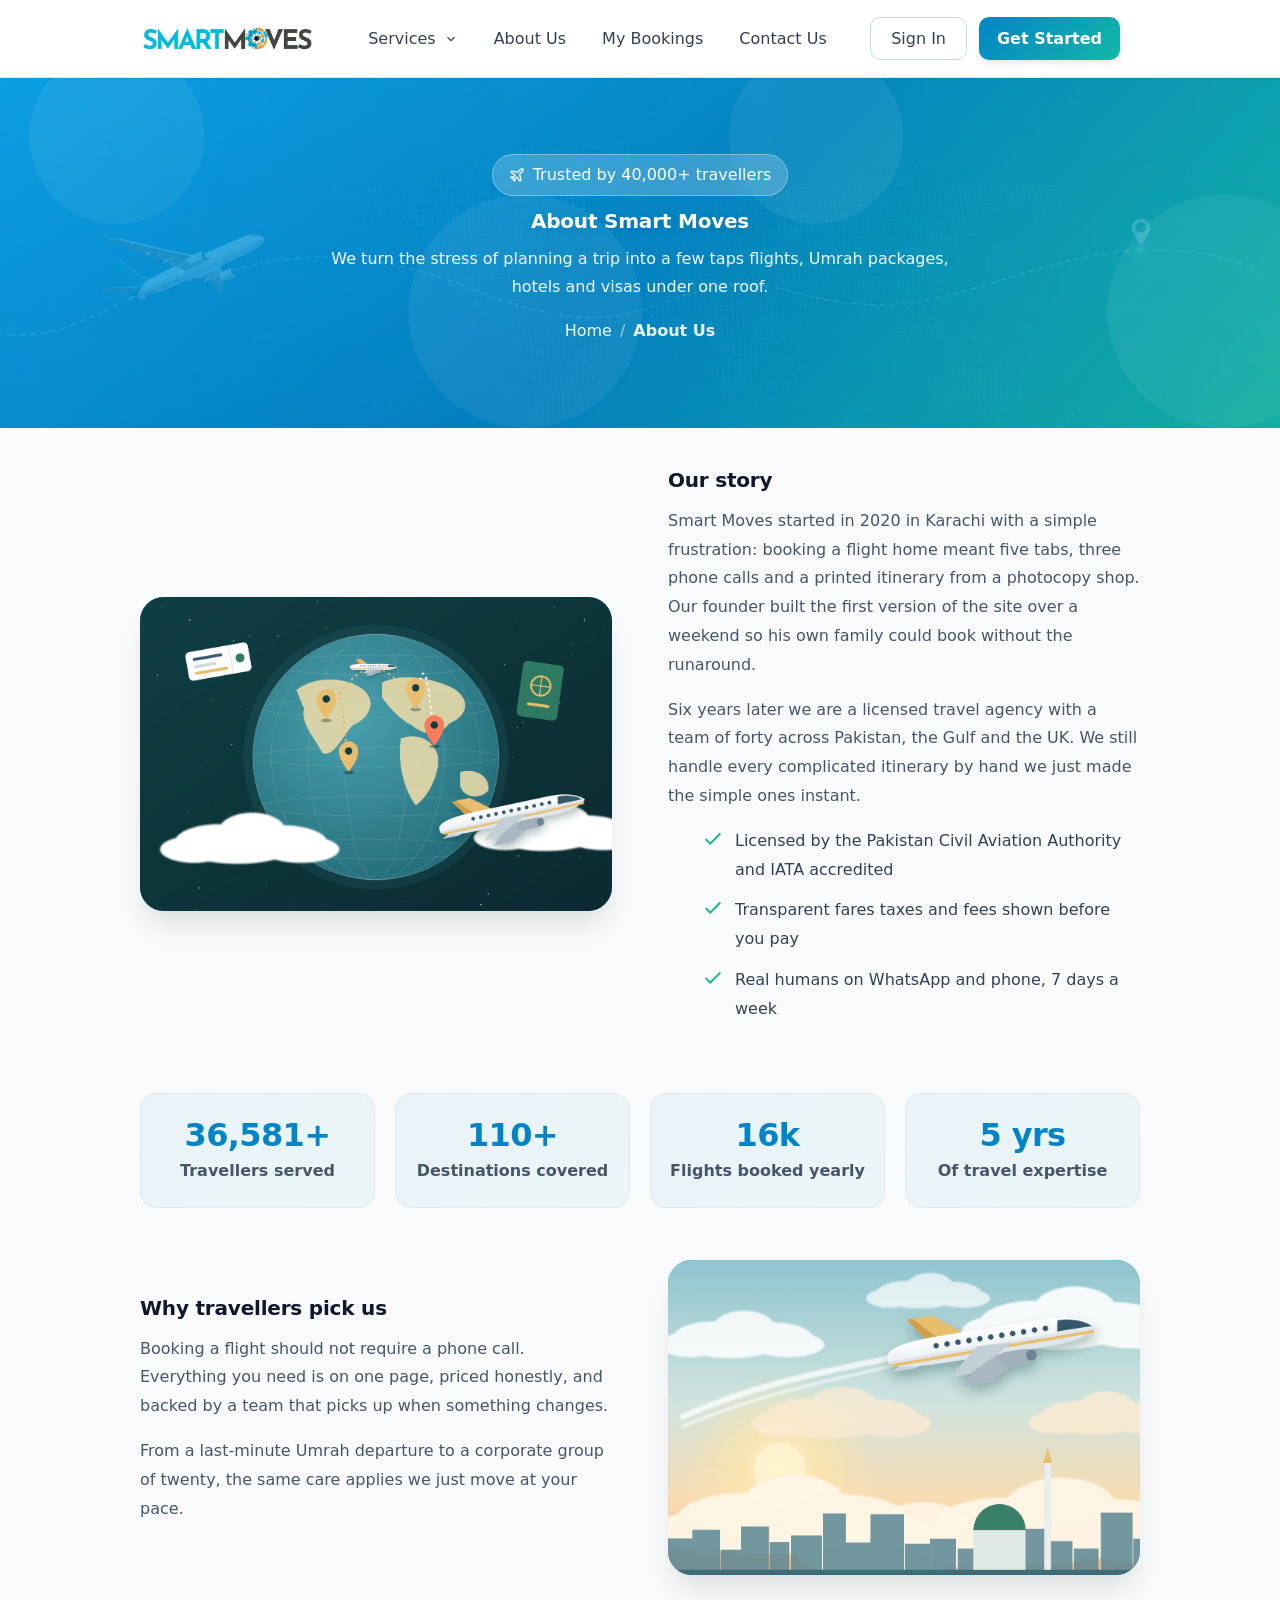
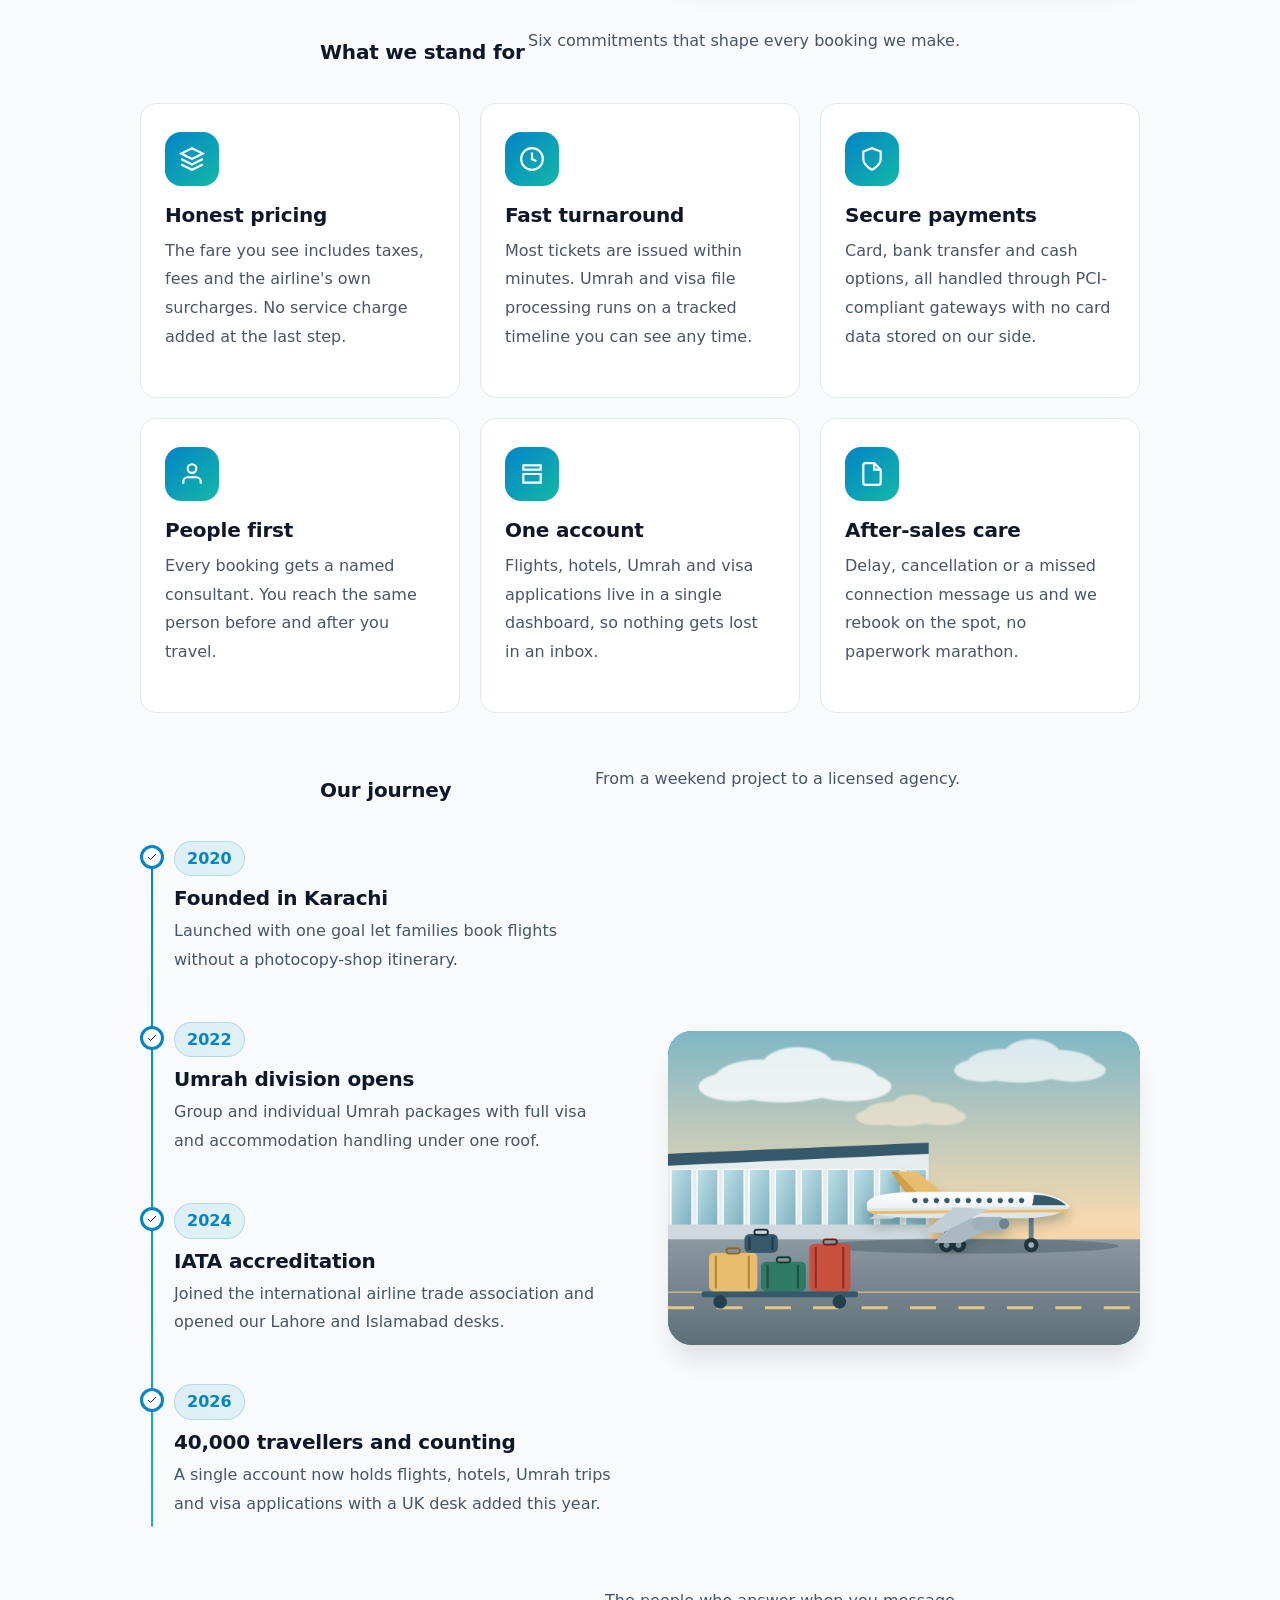
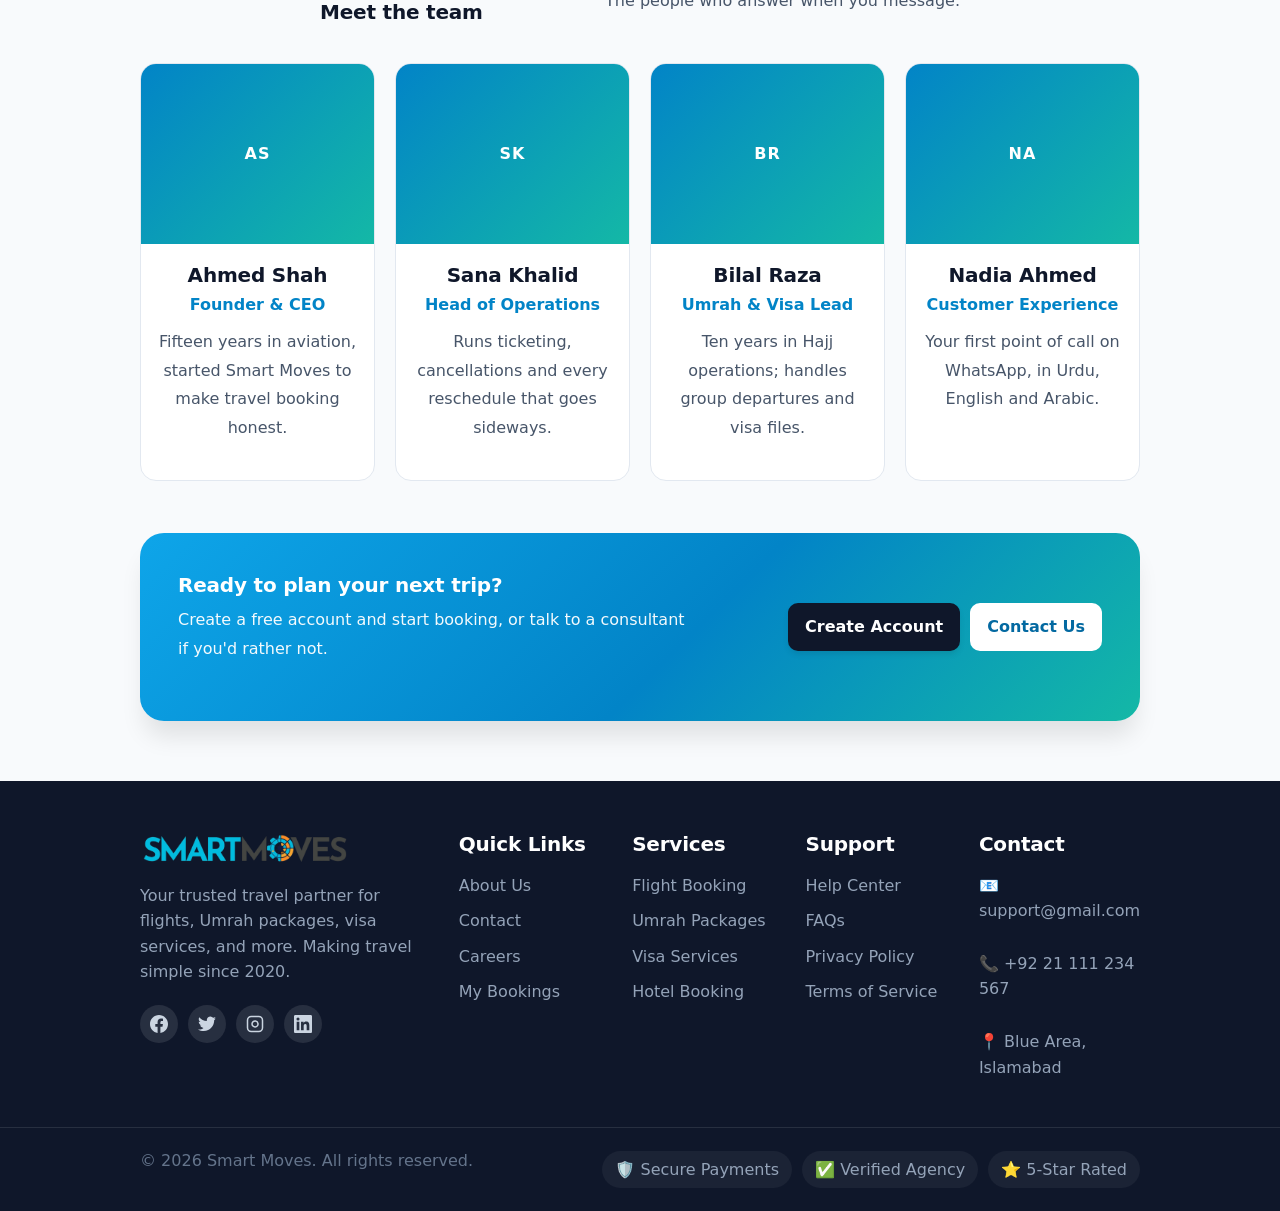
==== commit f0fdd4db: "flight-search-template-completed" ====
--- a/about-us.html
+++ b/about-us.html
@@ -32,70 +32,84 @@
         </div>
 
         <div class="navbar-menu" id="navbarMenu">
-          <a href="/index.html" class="nav-item">
-            <svg
-              viewBox="0 0 24 24"
-              fill="none"
-              stroke="currentColor"
-              stroke-width="2"
-            >
-              <circle cx="12" cy="12" r="10" />
-              <path
-                d="M2 12h20M12 2a15.3 15.3 0 0 1 4 10 15.3 15.3 0 0 1-4 10 15.3 15.3 0 0 1-4-10 15.3 15.3 0 0 1 4-10z"
-              />
-            </svg>
-            Destinations
-          </a>
-          <a href="/search-flight.html" class="nav-item">
-            <svg
-              viewBox="0 0 24 24"
-              fill="none"
-              stroke="currentColor"
-              stroke-width="2"
-            >
-              <path
-                d="M17.8 19.2 16 11l3.5-3.5C21 6 21.5 4 21 3c-1-.5-3 0-4.5 1.5L13 8 4.8 6.2c-.5-.1-.9.1-1.1.5l-.3.5c-.2.5-.1 1 .3 1.3L9 12l-2 3H4l-1 1 3 2 2 3 1-1v-3l3-2 3.5 5.3c.3.4.8.5 1.3.3l.5-.2c.4-.3.6-.7.5-1.2z"
-              />
-            </svg>
-            Flights
-          </a>
-          <a href="/index.html" class="nav-item">
-            <svg
-              viewBox="0 0 24 24"
-              fill="none"
-              stroke="currentColor"
-              stroke-width="2"
-            >
-              <path d="M3 9l9-7 9 7v11a2 2 0 0 1-2 2H5a2 2 0 0 1-2-2z" />
-            </svg>
-            Umrah
-          </a>
-          <a href="/index.html" class="nav-item">
-            <svg
-              viewBox="0 0 24 24"
-              fill="none"
-              stroke="currentColor"
-              stroke-width="2"
-            >
-              <rect x="2" y="7" width="20" height="14" rx="2" />
-              <path d="M16 21V5a2 2 0 0 0-2-2h-4a2 2 0 0 0-2 2v16" />
-            </svg>
-            Hotels
-          </a>
-          <a href="/index.html" class="nav-item">
-            <svg
-              viewBox="0 0 24 24"
-              fill="none"
-              stroke="currentColor"
-              stroke-width="2"
-            >
-              <path
-                d="M14 2H6a2 2 0 0 0-2 2v16a2 2 0 0 0 2 2h12a2 2 0 0 0 2-2V8z"
-              />
-              <polyline points="14 2 14 8 20 8" />
-            </svg>
-            Visa
-          </a>
+          <details class="nav-dropdown">
+            <summary class="nav-item nav-dropdown-trigger">
+              Services
+              <svg viewBox="0 0 24 24" fill="none" stroke="currentColor" stroke-width="2" aria-hidden="true">
+                <path d="m6 9 6 6 6-6" />
+              </svg>
+            </summary>
+            <div class="nav-dropdown-menu">
+              <a href="/index.html#bookingForm" class="nav-item nav-dropdown-link">
+                <svg
+                  viewBox="0 0 24 24"
+                  fill="none"
+                  stroke="currentColor"
+                  stroke-width="2"
+                >
+                  <circle cx="12" cy="12" r="10" />
+                  <path
+                    d="M2 12h20M12 2a15.3 15.3 0 0 1 4 10 15.3 15.3 0 0 1-4 10 15.3 15.3 0 0 1-4-10 15.3 15.3 0 0 1 4-10z"
+                  />
+                </svg>
+                Destinations
+              </a>
+              <a href="/index.html#bookingForm" class="nav-item nav-dropdown-link">
+                <svg
+                  viewBox="0 0 24 24"
+                  fill="none"
+                  stroke="currentColor"
+                  stroke-width="2"
+                >
+                  <path
+                    d="M17.8 19.2 16 11l3.5-3.5C21 6 21.5 4 21 3c-1-.5-3 0-4.5 1.5L13 8 4.8 6.2c-.5-.1-.9.1-1.1.5l-.3.5c-.2.5-.1 1 .3 1.3L9 12l-2 3H4l-1 1 3 2 2 3 1-1v-3l3-2 3.5 5.3c.3.4.8.5 1.3.3l.5-.2c.4-.3.6-.7.5-1.2z"
+                  />
+                </svg>
+                Flights
+              </a>
+              <a href="/index.html#bookingForm" class="nav-item nav-dropdown-link">
+                <svg
+                  viewBox="0 0 24 24"
+                  fill="none"
+                  stroke="currentColor"
+                  stroke-width="2"
+                >
+                  <path d="M3 9l9-7 9 7v11a2 2 0 0 1-2 2H5a2 2 0 0 1-2-2z" />
+                </svg>
+                Umrah
+              </a>
+              <a href="/index.html#bookingForm" class="nav-item nav-dropdown-link">
+                <svg
+                  viewBox="0 0 24 24"
+                  fill="none"
+                  stroke="currentColor"
+                  stroke-width="2"
+                >
+                  <rect x="2" y="7" width="20" height="14" rx="2" />
+                  <path d="M16 21V5a2 2 0 0 0-2-2h-4a2 2 0 0 0-2 2v16" />
+                </svg>
+                Hotels
+              </a>
+              <a href="/index.html#bookingForm" class="nav-item nav-dropdown-link">
+                <svg
+                  viewBox="0 0 24 24"
+                  fill="none"
+                  stroke="currentColor"
+                  stroke-width="2"
+                >
+                  <path
+                    d="M14 2H6a2 2 0 0 0-2 2v16a2 2 0 0 0 2 2h12a2 2 0 0 0 2-2V8z"
+                  />
+                  <polyline points="14 2 14 8 20 8" />
+                </svg>
+                Visa
+              </a>
+            </div>
+          </details>
+          <a href="/about-us.html" class="nav-item">About Us</a>
+          <a href="/my-bookings.html" class="nav-item">My Bookings</a>
+          <a href="/contact-us.html" class="nav-item">Contact Us</a>
+     
           <div class="navbar-menu-actions">
             <a href="/login.html" class="nav-btn-outline">Sign In</a>
             <a href="/signup.html" class="nav-btn-primary">Get Started</a>
@@ -156,7 +170,7 @@
         <div class="split-block">
           <div class="split-media">
             <img
-              src="/images/feature_img1.jpg"
+              src="/images/03-global-routes.png"
               alt="Travellers checking in at the airport"
             />
           </div>
@@ -242,7 +256,7 @@
         <div class="split-block reverse">
           <div class="split-media">
             <img
-              src="/images/feature_img2.jpg"
+              src="/images/01-flight-sunset-skyline.png"
               alt="A travel consultant helping a customer"
             />
           </div>
@@ -482,7 +496,7 @@
 
           <div class="split-media">
             <img
-              src="/images/feature_img3.jpg"
+              src="/images/02-airport-gate.png"
               alt="Smart Moves team at work"
             />
           </div>
--- a/css/styles.css
+++ b/css/styles.css
@@ -127,6 +127,52 @@
   color: var(--primary-blue);
 }
 
+.nav-dropdown {
+  position: relative;
+}
+
+.nav-dropdown-trigger {
+  cursor: pointer;
+  list-style: none;
+}
+
+.nav-dropdown-trigger::-webkit-details-marker {
+  display: none;
+}
+
+.nav-dropdown-trigger svg {
+  width: 14px;
+  height: 14px;
+  transition: transform 0.2s;
+}
+
+.nav-dropdown[open] .nav-dropdown-trigger svg {
+  transform: rotate(180deg);
+}
+
+.nav-dropdown-menu {
+  position: absolute;
+  top: 100%;
+  left: 0;
+  z-index: 1001;
+  display: none;
+  min-width: 210px;
+  padding: 8px;
+  background: white;
+  border: 1px solid var(--gray-200);
+  border-radius: var(--radius-md);
+  box-shadow: var(--shadow-md);
+}
+
+.nav-dropdown[open] .nav-dropdown-menu {
+  display: flex;
+  flex-direction: column;
+}
+
+.nav-dropdown-menu .nav-dropdown-link {
+  white-space: nowrap;
+}
+
 .navbar-actions {
   display: flex;
   align-items: center;
@@ -212,6 +258,23 @@
     width: 100%;
   }
 
+  .navbar-menu .nav-dropdown {
+    width: 100%;
+  }
+
+  .navbar-menu .nav-dropdown-menu {
+    position: static;
+    min-width: 0;
+    padding: 0 0 0 16px;
+    border: 0;
+    border-radius: 0;
+    box-shadow: none;
+  }
+
+  .navbar-menu .nav-dropdown-menu .nav-dropdown-link {
+    white-space: normal;
+  }
+
   .navbar-menu.open .navbar-menu-actions {
     display: grid;
     grid-template-columns: repeat(2, minmax(0, 1fr));
@@ -2339,7 +2402,7 @@
 
   .swap-button {
     display: flex;
-    top: 30px;
+    top: 34px;
     left: 50%;
     right: auto;
     transform: translateX(-50%);
--- a/css/typography.css
+++ b/css/typography.css
@@ -1,32 +1,10 @@
-/* =============================================================
-   SMART MOVES — UNIFORM TYPOGRAPHY
-   Loaded LAST on every page so these rules win over the component
-   stylesheets.
 
-   Project-wide rule: EVERY piece of text renders at 17px. Headings
-   are distinguished by weight and colour only — they are no longer
-   sized differently from body copy.
-
-   Why a blanket rule rather than fixing each rule in place: the
-   component stylesheets hard-set font sizes on class selectors such
-   as `.why-card p` (0,1,0), which outrank a bare `p` (0,0,1). Any
-   per-element approach loses to them on specificity. Setting 17px
-   on the html root plus a universal sweep overrides everything,
-   because `*` has zero specificity and cannot outrank a class —
-   so the sweep is deliberately scoped to selectors that DO win.
-
-   The 16px floor on form controls is intentional and exempt:
-   anything under 16px makes iOS Safari zoom the page on focus.
-   ============================================================= */
 
 html {
   font-size: 17px;
 }
 
-/* ---------- Universal sweep ----------
-   `!important` is required here by design: it is the only way to
-   reach every element regardless of how many class selectors a
-   component stylesheet stacks on top of it. */
+
 body,
 p,
 span,
@@ -63,7 +41,7 @@
 summary,
 time,
 address {
-  font-size: 17px !important;
+  font-size: 16px !important;
 }
 
 /* ---------- Headings: same size, distinguished by weight ---------- */
@@ -73,9 +51,10 @@
 h4,
 h5,
 h6 {
-  font-weight: 800;
+  font-weight: 500;
   line-height: 1.3;
   letter-spacing: -0.01em;
+  font-size: 20px !important;
 }
 
 /* ---------- Form controls: hold at 16px to prevent iOS zoom ---------- */
@@ -86,12 +65,7 @@
   font-size: 16px !important;
 }
 
-/* ---------- Display figures keep their scale ----------
-   Prices, counters and the grand total are numeric focal points.
-   Flattening them to 17px would make a booking summary unreadable,
-   so each is restated at the size its component stylesheet uses.
-   (`revert` is not used here — it would fall back to the browser
-   default rather than the value already defined in the project.) */
+
 .stat-value {
   font-size: 32px !important;
 }
@@ -110,4 +84,9 @@
 
 .fb-leg-time {
   font-size: 22px !important;
+}
+
+.footer .footer-col > ul {
+  margin: 0;
+  padding: 0;
 }
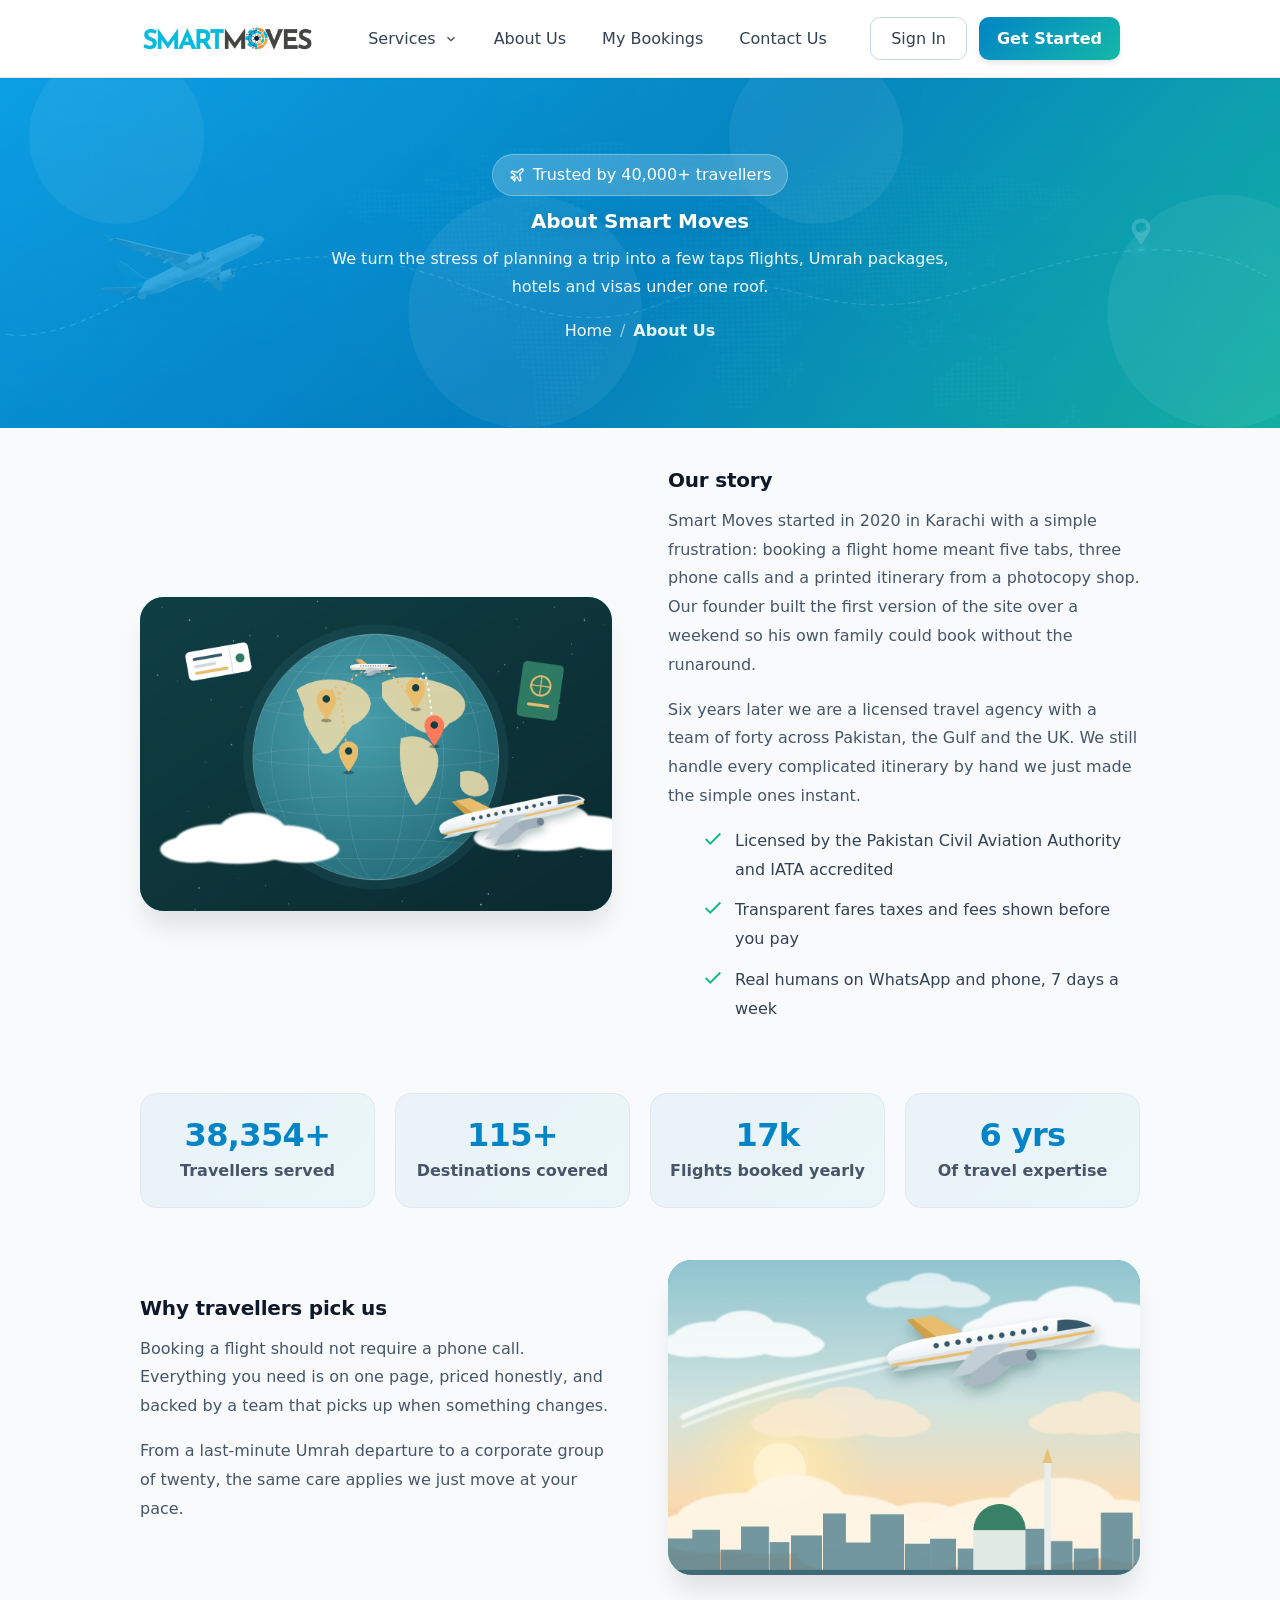
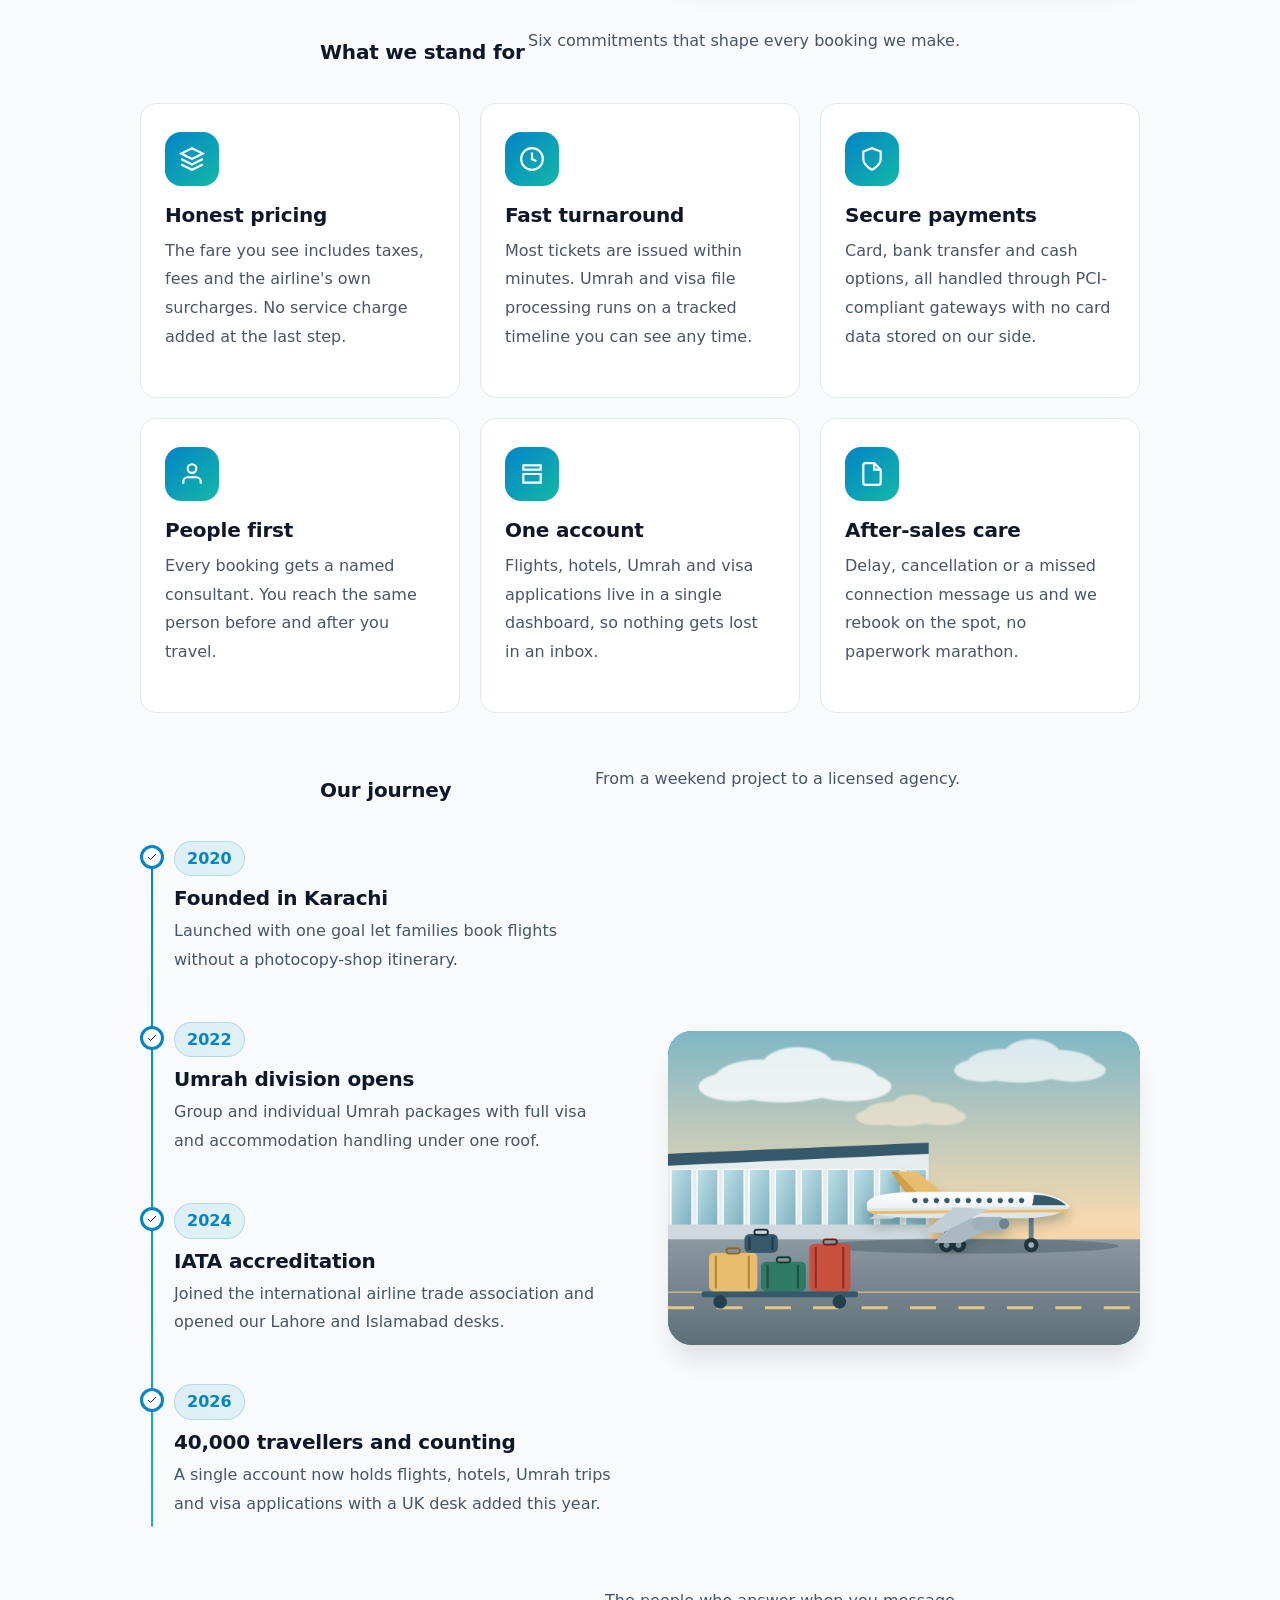
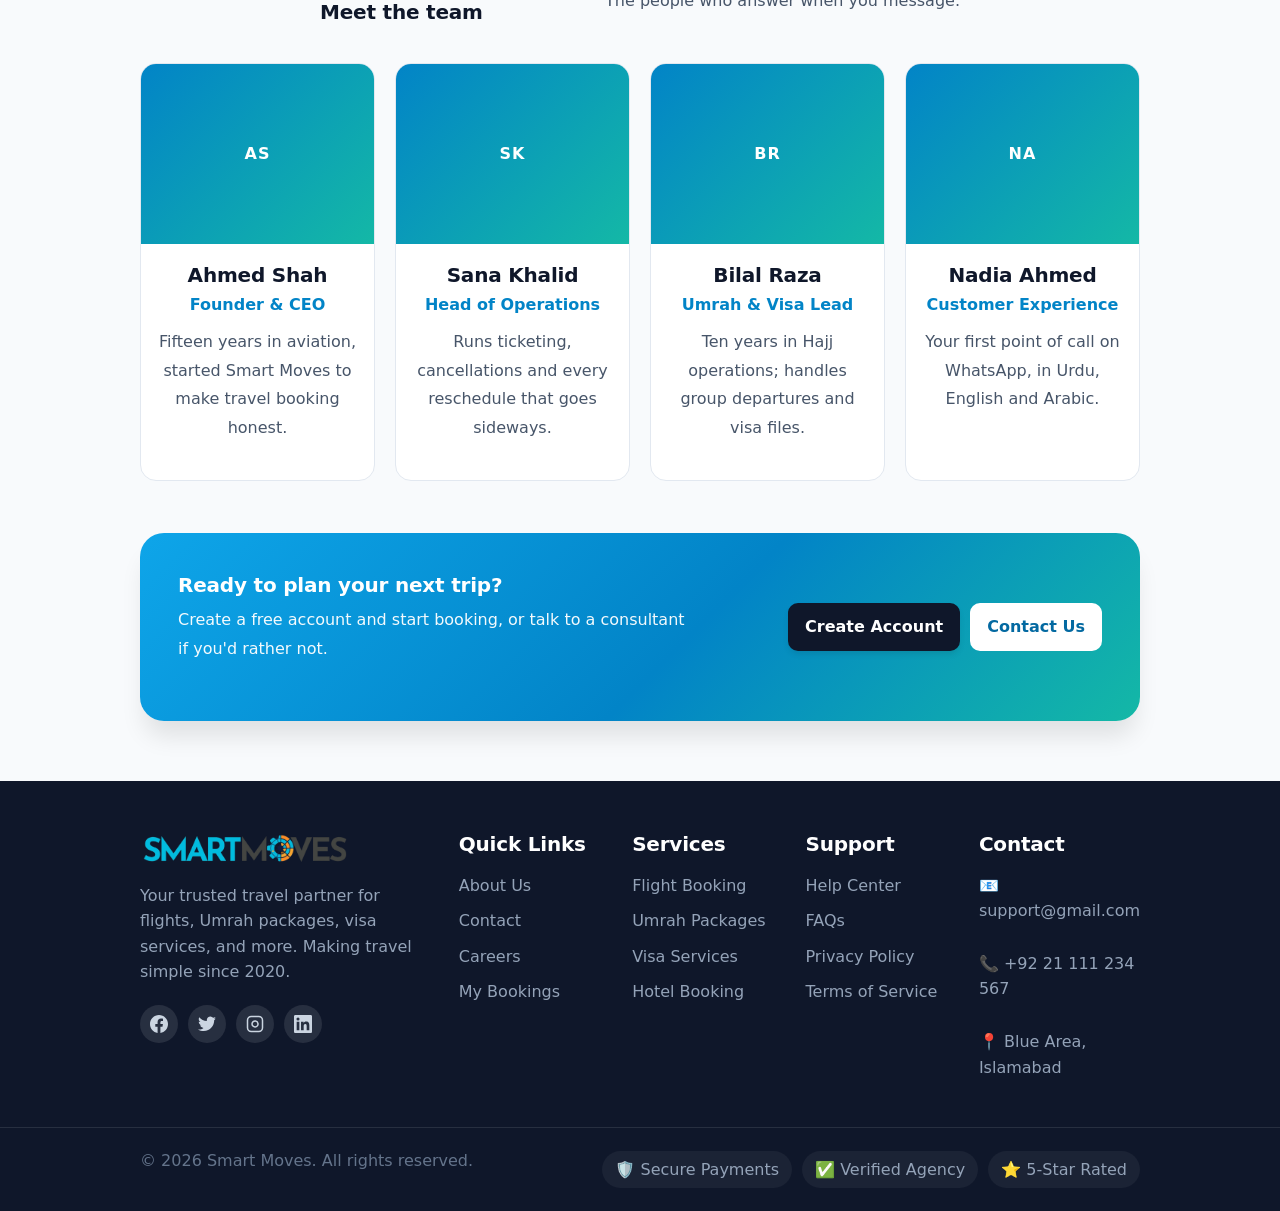
==== commit 8408aedb: "flight booking my booking card updated" ====
--- a/about-us.html
+++ b/about-us.html
@@ -165,6 +165,7 @@
     </section>
 
     <main class="page-body narrow">
+      
       <!-- ---------- Our story ---------- -->
       <section class="page-section">
         <div class="split-block">
--- a/css/pages.css
+++ b/css/pages.css
@@ -1181,7 +1181,7 @@
 }
 
 .bstat-value {
-  font-size: 24px;
+  font-size: 24px !important;
   font-weight: 800;
   color: var(--gray-900);
   line-height: 1.1;
@@ -1189,7 +1189,7 @@
 }
 
 .bstat-label {
-  font-size: 14px;
+  font-size: 14px !important;
   font-weight: 600;
   color: var(--gray-600);
 }
@@ -1225,7 +1225,7 @@
   padding: 13px 15px 13px 44px;
   border: 1.5px solid var(--gray-200);
   border-radius: var(--radius-md);
-  font-size: 16px;
+  font-size: 16px !important;
   font-family: inherit;
   color: var(--gray-900);
   transition: all 0.2s;
@@ -1252,7 +1252,7 @@
   border-radius: var(--radius-sm);
   padding: 11px 6px;
   font-family: inherit;
-  font-size: 14px;
+  font-size: 14px !important;
   font-weight: 600;
   color: var(--gray-600);
   cursor: pointer;
@@ -1278,7 +1278,7 @@
   padding: 1px 7px;
   border-radius: 50px;
   background: var(--gray-200);
-  font-size: 14px;
+  font-size: 14px !important;
   font-weight: 700;
   color: var(--gray-700);
 }
@@ -1289,19 +1289,22 @@
 }
 
 /* Booking card */
+/* Outer shell matches .fr-rail-card on the search results page: white fill,
+   1px gray border, 8px radius, soft shadow. --card-bg/--border are aliases
+   defined only in search-flight.css, so the underlying tokens are used. */
 .booking-card {
-  background: #fff;
+  background: var(--white);
   border: 1px solid var(--gray-200);
-  border-radius: var(--radius-lg);
+  border-radius: 8px;
   box-shadow: var(--shadow-sm);
   margin-bottom: 20px;
   overflow: hidden;
   transition: all 0.3s;
 }
 
+/* The rail card does not lift on hover, so neither does this one. */
 .booking-card:hover {
-  box-shadow: var(--shadow-lg);
-  border-color: var(--gray-300);
+  border-color: var(--gray-200);
 }
 
 .booking-card.cancelled {
@@ -1324,11 +1327,14 @@
   border-bottom: 1px solid var(--gray-200);
 }
 
+/* Card heading row. The rail card sets its body text at 15px, so the ref
+   label and its value share that scale — 15px/600 rather than the old
+   14px label against a 15px bold value. */
 .bc-ref {
   display: flex;
   align-items: center;
   gap: 9px;
-  font-size: 14px;
+  font-size: 15px !important;
   color: var(--gray-600);
   min-width: 0;
 }
@@ -1343,7 +1349,7 @@
 .bc-ref strong {
   font-weight: 700;
   color: var(--gray-900);
-  font-size: 15px;
+  font-size: 15px !important;
   letter-spacing: 0.02em;
 }
 
@@ -1353,7 +1359,7 @@
   gap: 6px;
   padding: 6px 14px;
   border-radius: 50px;
-  font-size: 14px;
+  font-size: 14px !important;
   font-weight: 700;
   white-space: nowrap;
 }
@@ -1412,21 +1418,21 @@
   display: flex;
   align-items: center;
   justify-content: center;
-  font-size: 14px;
+  font-size: 14px !important;
   font-weight: 800;
   color: #fff;
   flex: none;
 }
 
 .bc-carrier-name {
-  font-size: 16px;
+  font-size: 16px !important;
   font-weight: 700;
   color: var(--gray-900);
   line-height: 1.25;
 }
 
 .bc-carrier-meta {
-  font-size: 14px;
+  font-size: 14px !important;
   color: var(--gray-500);
 }
 
@@ -1435,7 +1441,7 @@
   border-radius: 50px;
   background: var(--gray-100);
   color: var(--gray-700);
-  font-size: 14px;
+  font-size: 14px !important;
   font-weight: 600;
   white-space: nowrap;
 }
@@ -1458,7 +1464,7 @@
 }
 
 .bc-time {
-  font-size: 22px;
+  font-size: 22px !important;
   font-weight: 800;
   color: var(--gray-900);
   line-height: 1.1;
@@ -1466,14 +1472,14 @@
 }
 
 .bc-airport {
-  font-size: 16px;
+  font-size: 16px !important;
   font-weight: 700;
   color: var(--primary-blue);
   margin-top: 3px;
 }
 
 .bc-city {
-  font-size: 14px;
+  font-size: 14px !important;
   color: var(--gray-600);
   margin-top: 2px;
   overflow-wrap: anywhere;
@@ -1488,7 +1494,7 @@
 }
 
 .bc-duration {
-  font-size: 14px;
+  font-size: 14px !important;
   font-weight: 600;
   color: var(--gray-600);
   white-space: nowrap;
@@ -1514,8 +1520,8 @@
 }
 
 .bc-line i {
-  width: 7px;
-  height: 7px;
+  width: 8px;
+  height: 8px;
   border-radius: 50%;
   background: var(--primary-blue);
   flex: none;
@@ -1527,7 +1533,7 @@
   left: 50%;
   transform: translateX(-50%);
   color: var(--primary-blue);
-  font-size: 17px;
+  font-size: 20px !important;
   background: #fff;
   padding: 0 5px;
   z-index: 1;
@@ -1535,7 +1541,7 @@
 }
 
 .bc-stops {
-  font-size: 14px;
+  font-size: 14px !important;
   font-weight: 600;
   color: var(--warning);
   white-space: nowrap;
@@ -1563,14 +1569,14 @@
 }
 
 .bc-detail-label {
-  font-size: 14px;
+  font-size: 14px !important;
   font-weight: 600;
   color: var(--gray-500);
   margin-bottom: 4px;
 }
 
 .bc-detail-value {
-  font-size: 15px;
+  font-size: 15px !important;
   font-weight: 600;
   color: var(--gray-900);
   overflow-wrap: anywhere;
@@ -1595,7 +1601,7 @@
 }
 
 .bc-pax-text {
-  font-size: 15px;
+  font-size: 15px !important;
   color: var(--gray-700);
   min-width: 0;
 }
@@ -1621,20 +1627,20 @@
 }
 
 .bc-fare-label {
-  font-size: 14px;
+  font-size: 14px !important;
   color: var(--gray-500);
   font-weight: 500;
 }
 
 .bc-fare-amount {
-  font-size: 22px;
+  font-size: 22px !important;
   font-weight: 800;
   color: var(--primary-blue);
   line-height: 1.15;
 }
 
 .bc-fare-note {
-  font-size: 14px;
+  font-size: 14px !important;
   color: var(--gray-500);
 }
 
@@ -1644,6 +1650,9 @@
   gap: 9px;
 }
 
+/* Left at the inherited 16px: typography.css pins every `button` at 16px
+   !important, and this class is shared with the about-us and contact-us CTA
+   bands, so pinning a size here would restyle those pages too. */
 .bc-btn {
   display: inline-flex;
   align-items: center;
@@ -1735,7 +1744,7 @@
   justify-content: center;
   background: var(--gray-200);
   color: var(--gray-500);
-  font-size: 14px;
+  font-size: 14px !important;
   font-weight: 700;
   flex: none;
 }
@@ -1771,7 +1780,7 @@
 }
 
 .bc-step-labels span {
-  font-size: 14px;
+  font-size: 14px !important;
   font-weight: 600;
   color: var(--gray-500);
   white-space: nowrap;
@@ -1807,14 +1816,14 @@
 }
 
 .bookings-empty h3 {
-  font-size: 20px;
+  font-size: 20px !important;
   font-weight: 700;
   color: var(--gray-900);
   margin-top: 4px;
 }
 
 .bookings-empty p {
-  font-size: 16px;
+  font-size: 16px !important;
   color: var(--gray-600);
   max-width: 400px;
   line-height: 1.6;
@@ -1883,7 +1892,7 @@
 }
 
 .bk-modal-title {
-  font-size: 20px;
+  font-size: 20px !important;
   font-weight: 800;
   color: var(--gray-900);
   text-align: center;
@@ -1891,7 +1900,7 @@
 }
 
 .bk-modal-text {
-  font-size: 16px;
+  font-size: 16px !important;
   color: var(--gray-600);
   text-align: center;
   line-height: 1.6;
@@ -1901,7 +1910,7 @@
 .bk-modal-ref {
   display: block;
   text-align: center;
-  font-size: 16px;
+  font-size: 16px !important;
   font-weight: 700;
   color: var(--gray-900);
   margin: -8px 0 18px;
@@ -1937,7 +1946,7 @@
 }
 
 .ticket-sheet h3 {
-  font-size: 19px;
+  font-size: 19px !important;
   font-weight: 800;
   color: var(--gray-900);
   margin-bottom: 16px;
@@ -1961,7 +1970,7 @@
 
 .ticket-grid b {
   display: block;
-  font-size: 14px;
+  font-size: 14px !important;
   font-weight: 600;
   color: var(--gray-500);
   margin-bottom: 4px;
@@ -1970,7 +1979,7 @@
 }
 
 .ticket-grid span {
-  font-size: 16px;
+  font-size: 16px !important;
   font-weight: 700;
   color: var(--gray-900);
   overflow-wrap: anywhere;
@@ -1979,7 +1988,7 @@
 .ticket-foot {
   margin-top: 16px;
   text-align: center;
-  font-size: 14px;
+  font-size: 14px !important;
   color: var(--gray-500);
 }
 
--- a/css/typography.css
+++ b/css/typography.css
@@ -70,8 +70,11 @@
   font-size: 32px !important;
 }
 
+/* Matches .bstat-value in the MY BOOKINGS block of pages.css. That block
+   loads first, so this declaration has to agree with it or the later sheet
+   wins and the stat renders at the wrong size. */
 .bstat-value {
-  font-size: 28px !important;
+  font-size: 24px !important;
 }
 
 .fb-grand-total {
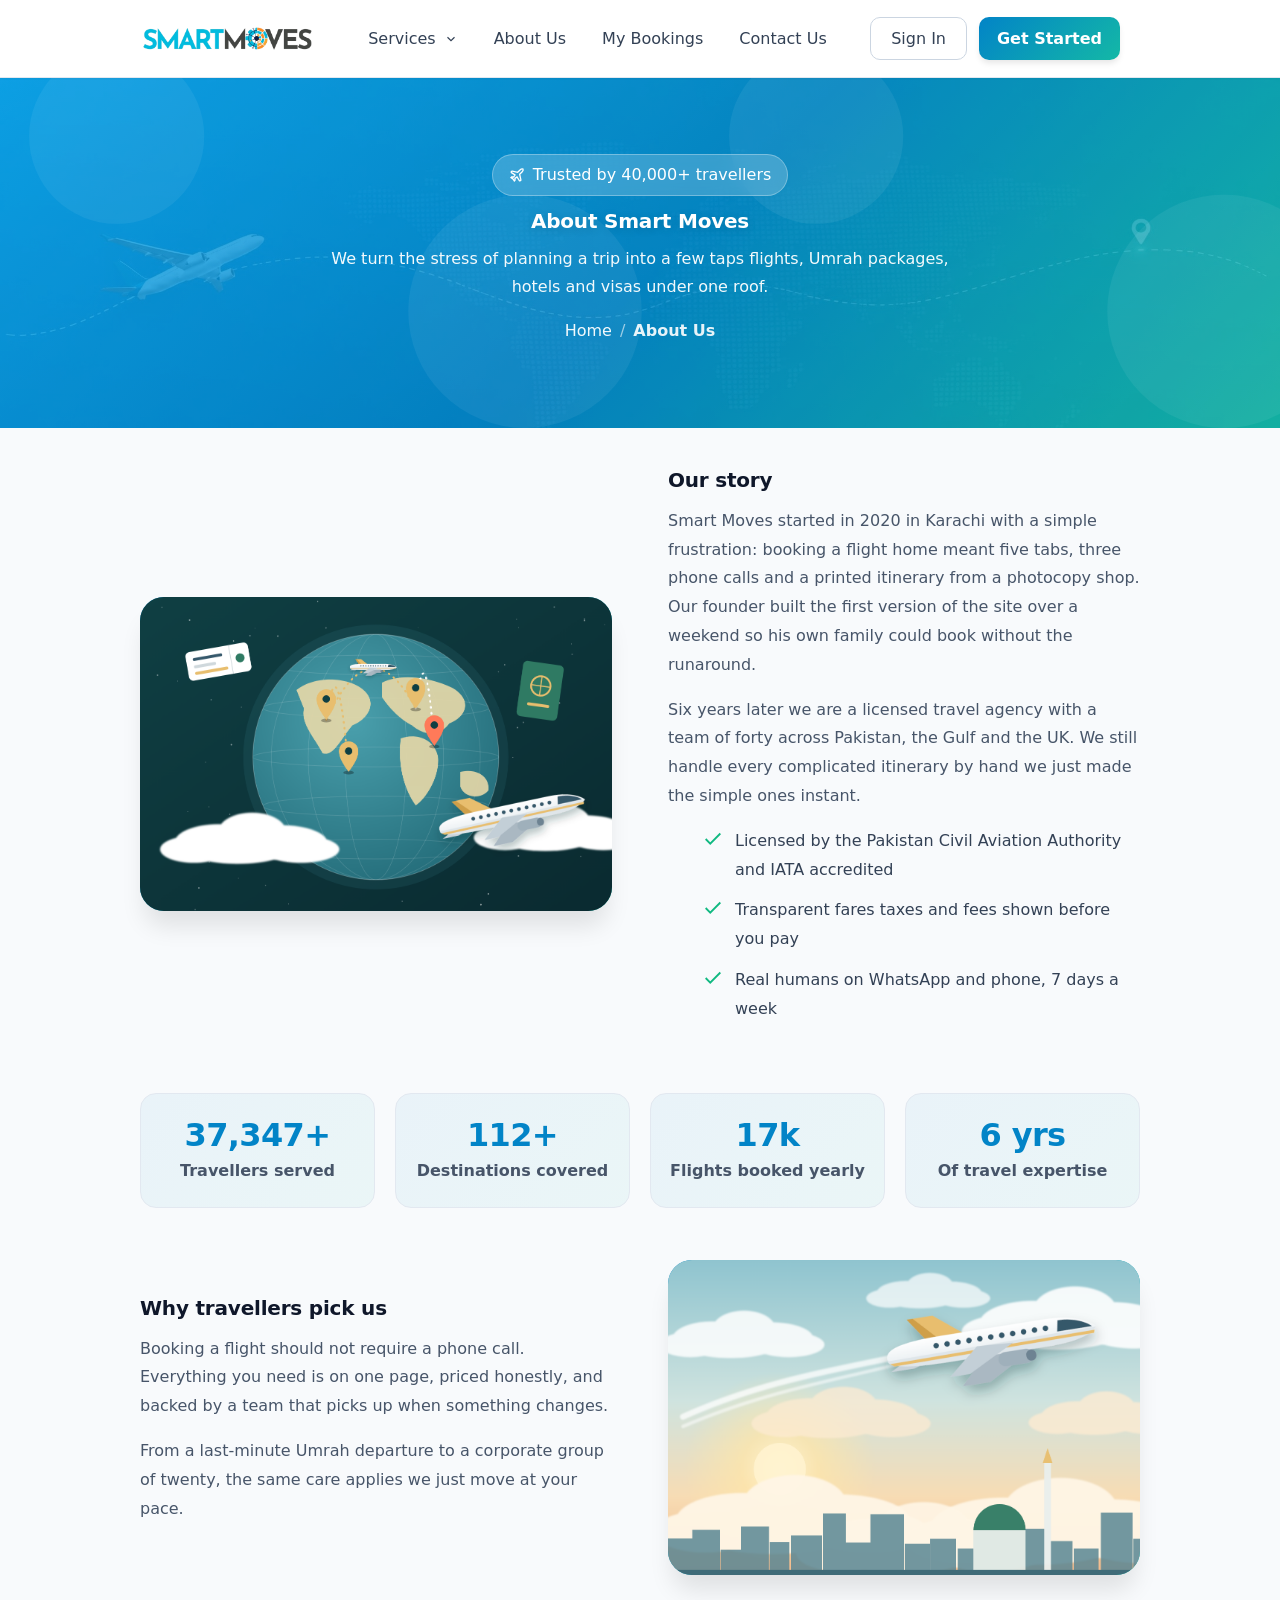
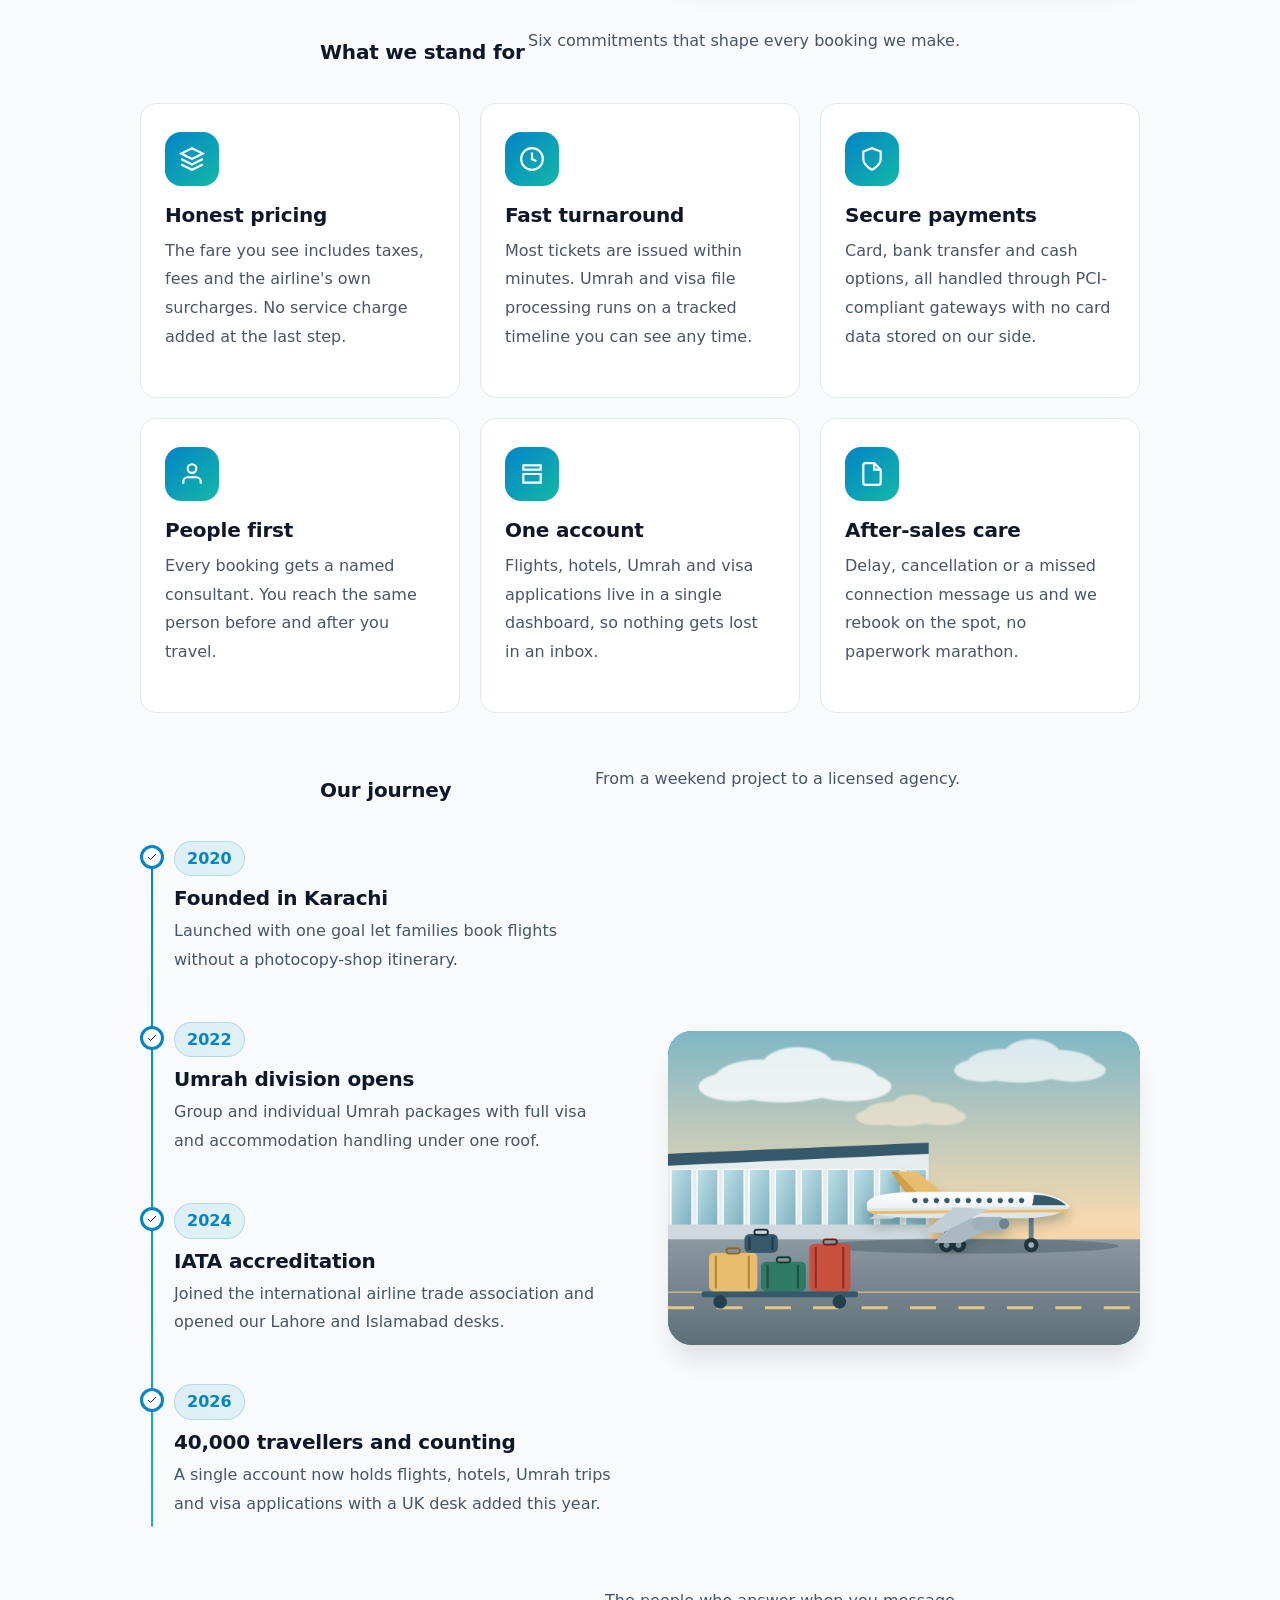
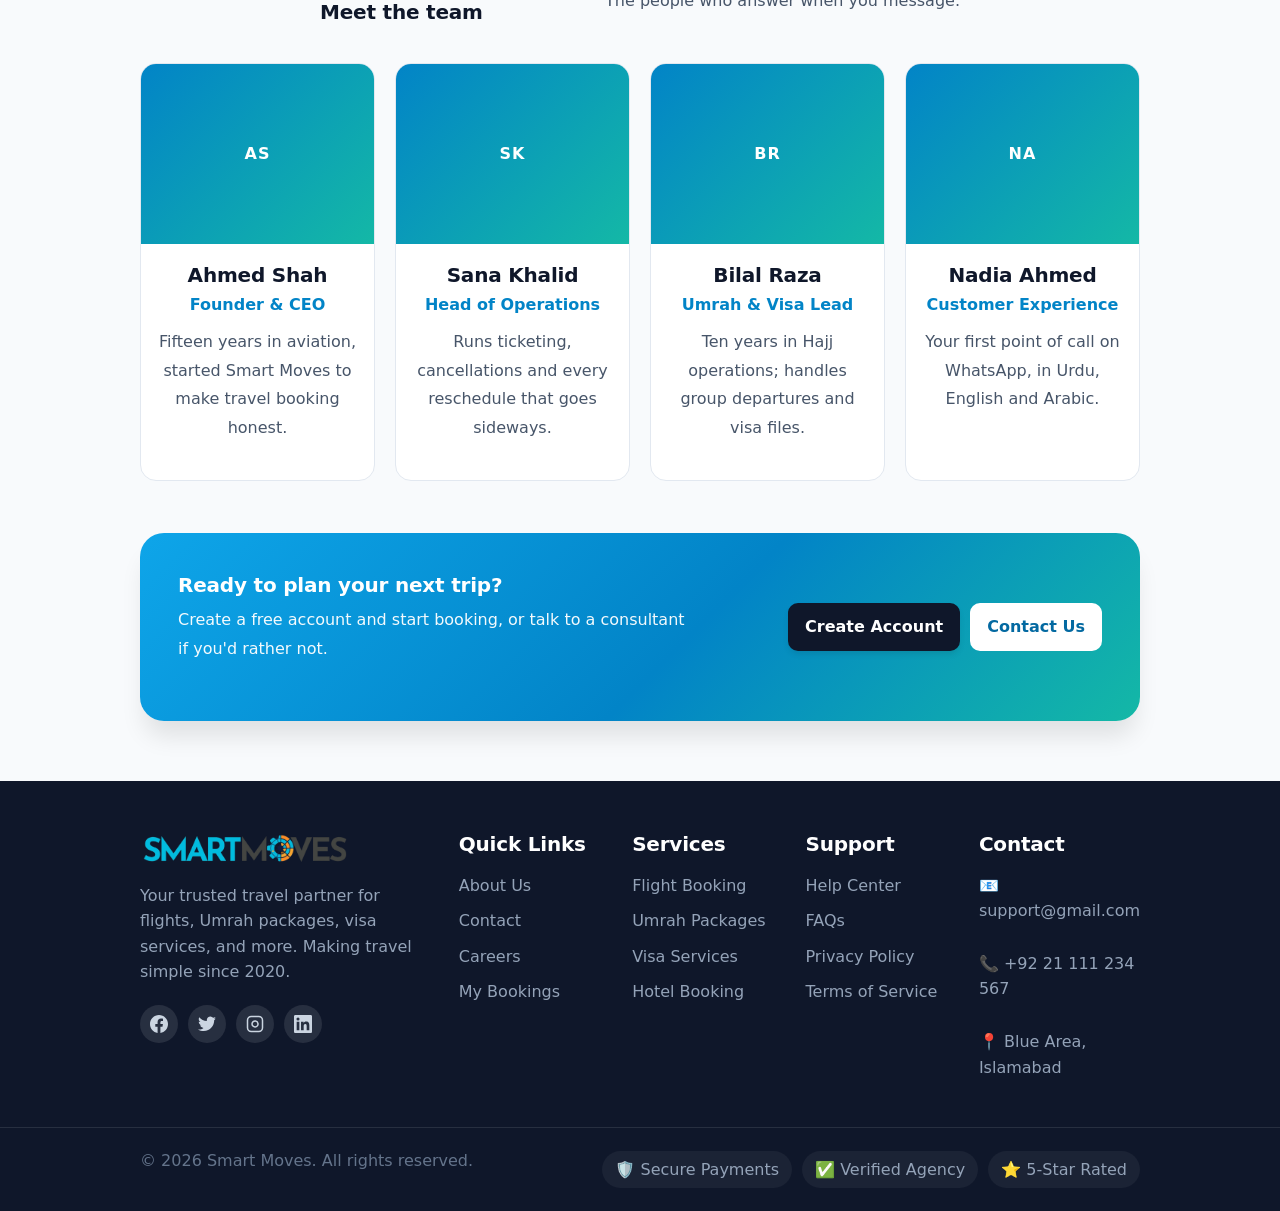
==== commit c9407bc4: "home page headings error updated" ====
--- a/about-us.html
+++ b/about-us.html
@@ -111,8 +111,8 @@
           <a href="/contact-us.html" class="nav-item">Contact Us</a>
      
           <div class="navbar-menu-actions">
-            <a href="/login.html" class="nav-btn-outline">Sign In</a>
-            <a href="/signup.html" class="nav-btn-primary">Get Started</a>
+            <button type="button" class="nav-btn-outline" data-auth="login">Sign In</button>
+            <button type="button" class="nav-btn-primary" data-auth="signup">Get Started</button>
           </div>
         </div>
 
@@ -580,7 +580,7 @@
             </p>
           </div>
           <div class="cta-band-actions">
-            <a href="/signup.html" class="bc-btn primary">Create Account</a>
+            <button type="button" class="bc-btn primary" data-auth="signup">Create Account</button>
             <a href="/contact-us.html" class="bc-btn">Contact Us</a>
           </div>
         </div>
@@ -707,5 +707,6 @@
     </button>
 
     <script src="/js/pages.js"></script>
+    <script src="/js/auth-modal.js"></script>
   </body>
 </html>
--- a/css/styles.css
+++ b/css/styles.css
@@ -185,6 +185,7 @@
   border: 1.5px solid var(--gray-300);
   background: transparent;
   border-radius: var(--radius-md);
+  font-family: inherit;
   font-size: 15px;
   font-weight: 500;
   color: var(--gray-700);
@@ -206,6 +207,7 @@
   border: none;
   background: linear-gradient(135deg, var(--primary-blue), var(--accent-teal));
   border-radius: var(--radius-md);
+  font-family: inherit;
   font-size: 15px;
   font-weight: 600;
   color: white;
@@ -1062,11 +1064,18 @@
   align-items: flex-start;
   justify-content: space-between;
   margin-bottom: 24px;
+
 }
 
 .section-head.centered {
   flex-direction: column;
   align-items: flex-start;
+}
+
+.section-head > .link-arrow,
+.section-head > .filter-tabs,
+.section-head > .blog-nav {
+  align-self: flex-end;
 }
 
 .section-badge {
@@ -2074,6 +2083,7 @@
   .blog-head {
     padding: 0 16px;
     margin-bottom: 24px;
+    
   }
   .blog-viewport {
     padding-left: 16px;
@@ -2438,6 +2448,7 @@
   .section-head {
     flex-direction: row;
     align-items: flex-end;
+    
   }
 
   .section-title {
--- a/css/pages.css
+++ b/css/pages.css
@@ -506,6 +506,161 @@
   text-decoration: underline;
 }
 
+/* The register / sign-in switch is a button, so match the link styling */
+.auth-foot button {
+  background: none;
+  border: none;
+  padding: 0;
+  font: inherit;
+  font-weight: 600;
+  color: var(--primary-blue);
+  cursor: pointer;
+}
+
+.auth-foot button:hover {
+  text-decoration: underline;
+}
+
+/* -------------------------------------------------------------
+   AUTH MODAL — shared login / signup popup (js/auth-modal.js)
+   ------------------------------------------------------------- */
+.auth-modal {
+  position: fixed;
+  inset: 0;
+  z-index: 1400;
+  display: none;
+  align-items: center;
+  justify-content: center;
+  padding: 20px;
+  background: rgba(15, 23, 42, 0.55);
+  backdrop-filter: blur(3px);
+}
+
+.auth-modal.show {
+  display: flex;
+}
+
+.auth-modal-box {
+  position: relative;
+  width: 100%;
+  max-width: 470px;
+  max-height: 90vh;
+  display: flex;
+  flex-direction: column;
+  overflow: hidden;
+  background: #fff;
+  border-radius: var(--radius-xl);
+  box-shadow: var(--shadow-2xl);
+  animation: authPop 0.22s ease;
+}
+
+.auth-modal-box.wide {
+  max-width: 640px;
+}
+
+@keyframes authPop {
+  from {
+    opacity: 0;
+    transform: translateY(12px) scale(0.97);
+  }
+  to {
+    opacity: 1;
+    transform: none;
+  }
+}
+
+/* Long forms scroll inside the card; the page behind stays put */
+.auth-modal-scroll {
+  min-height: 0;
+  overflow-y: auto;
+  overscroll-behavior: contain;
+  padding: 30px 24px;
+}
+
+/* The card supplies the chrome, so drop its own frame here */
+.auth-modal-scroll .auth-card {
+  max-width: none;
+  border: none;
+  border-radius: 0;
+  box-shadow: none;
+  padding: 0;
+}
+
+/* Room for the cross button, and keep it clear of the sticky header */
+.auth-head {
+  padding-right: 34px;
+}
+
+.auth-close {
+  position: absolute;
+  top: 10px;
+  right: 10px;
+  z-index: 5;
+  width: 34px;
+  height: 34px;
+  display: flex;
+  align-items: center;
+  justify-content: center;
+  padding: 0;
+  border: none;
+  border-radius: 50%;
+  background: var(--gray-100);
+  color: var(--gray-600);
+  cursor: pointer;
+  transition: all 0.2s;
+}
+
+.auth-close svg {
+  width: 17px;
+  height: 17px;
+}
+
+.auth-close:hover {
+  background: var(--gray-200);
+  color: var(--gray-900);
+  transform: rotate(90deg);
+}
+
+/* typography.css pins font-size with !important on bare element
+   selectors, and it loads after this file — so these would otherwise be
+   forced back to 16px. Restated here with the sizes the auth block
+   intends. Scoped to the modal so no existing page element changes. */
+.auth-modal-scroll h1.auth-title {
+  font-size: 24px !important;
+}
+
+.auth-modal-scroll .auth-foot {
+  font-size: 16px !important;
+}
+
+.auth-modal-scroll .form-label {
+  font-size: 14px !important;
+}
+
+.auth-modal-scroll .social-btn {
+  font-size: 16px !important;
+}
+
+.auth-modal-scroll .check-inline {
+  font-size: 14px !important;
+}
+
+.auth-modal-scroll .link-soft {
+  font-size: 14px !important;
+}
+
+.auth-modal-scroll .terms-check {
+  font-size: 14px !important;
+}
+
+.auth-modal-scroll .field-error {
+  font-size: 14px !important;
+}
+
+.auth-modal-scroll .pw-meter-text {
+  font-size: 14px !important;
+}
+
 /* Password strength meter */
 .pw-meter {
   margin-top: 9px;
@@ -2024,7 +2179,7 @@
 }
 
 /* ---------- Section headings (about / contact) ---------- */
-.section-head {
+.page-section .section-head {
   text-align: center;
   max-width: 640px;
   margin: 0 auto 30px;
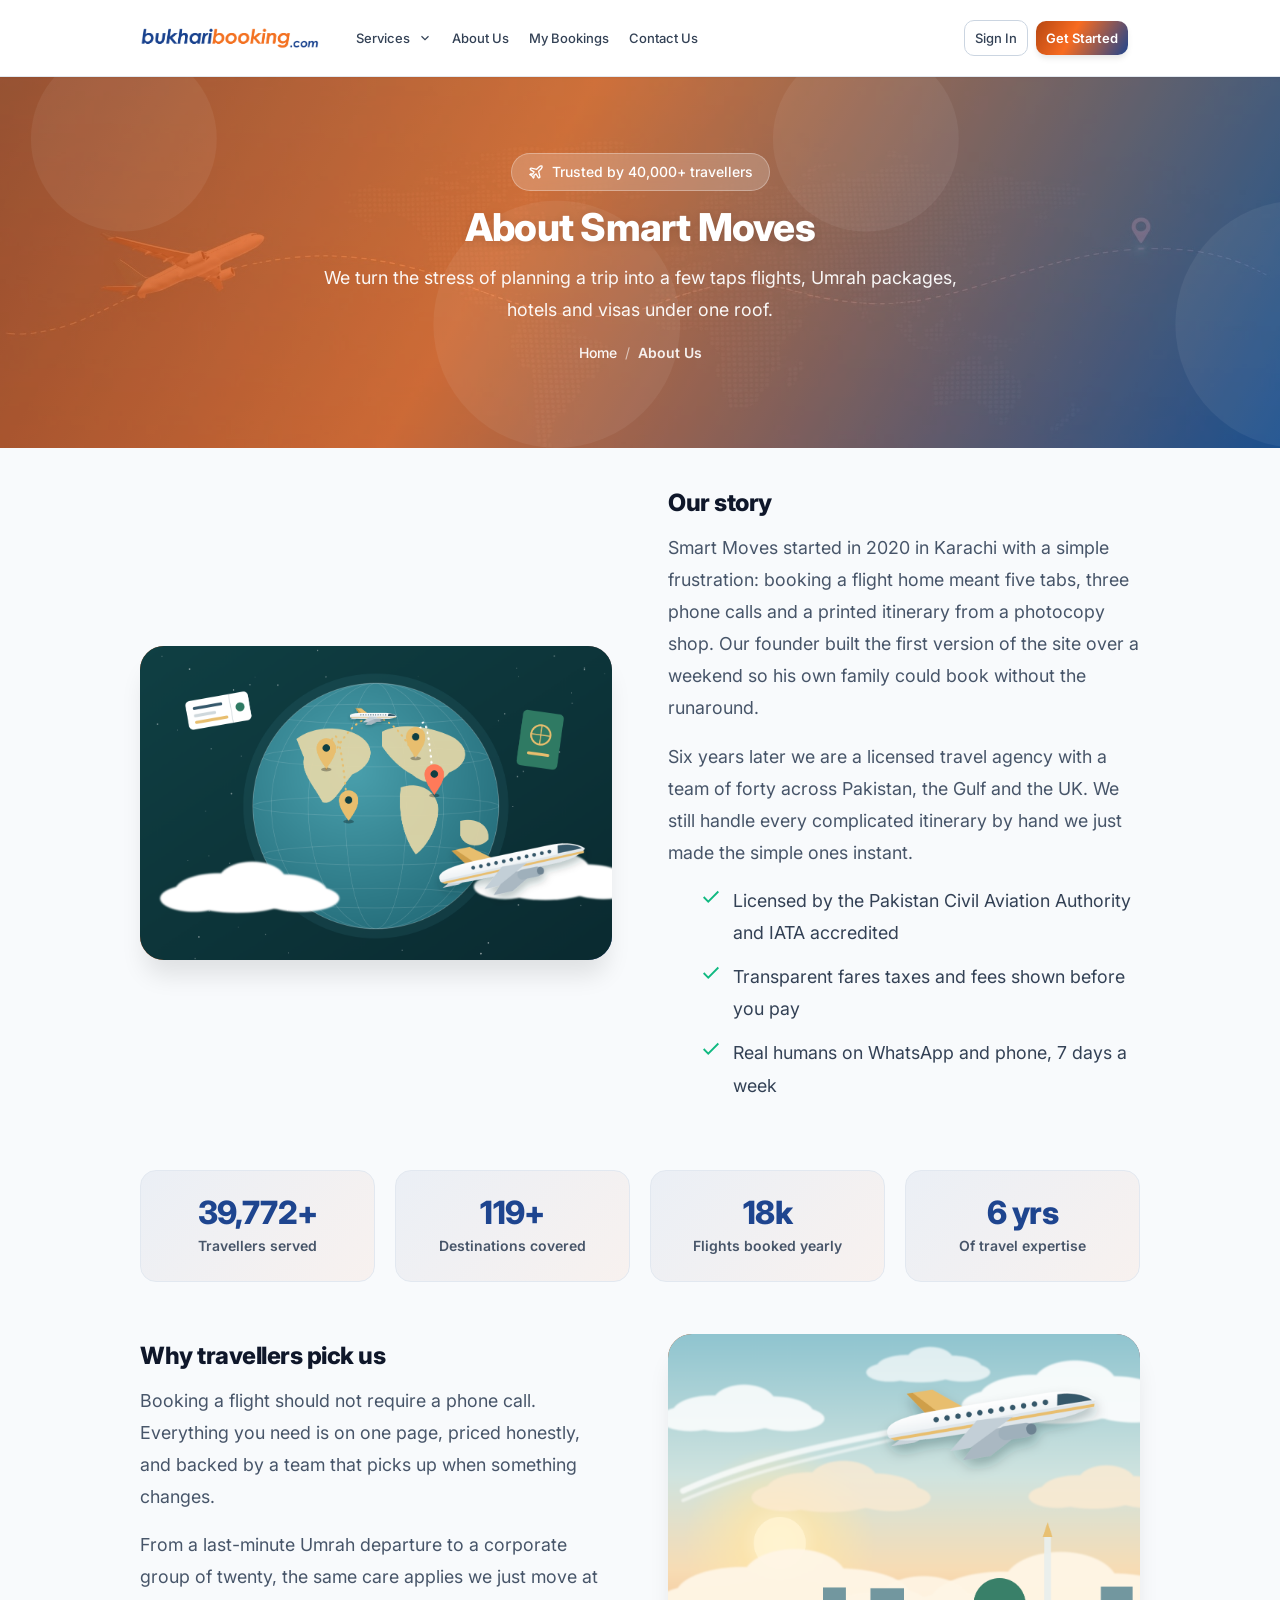
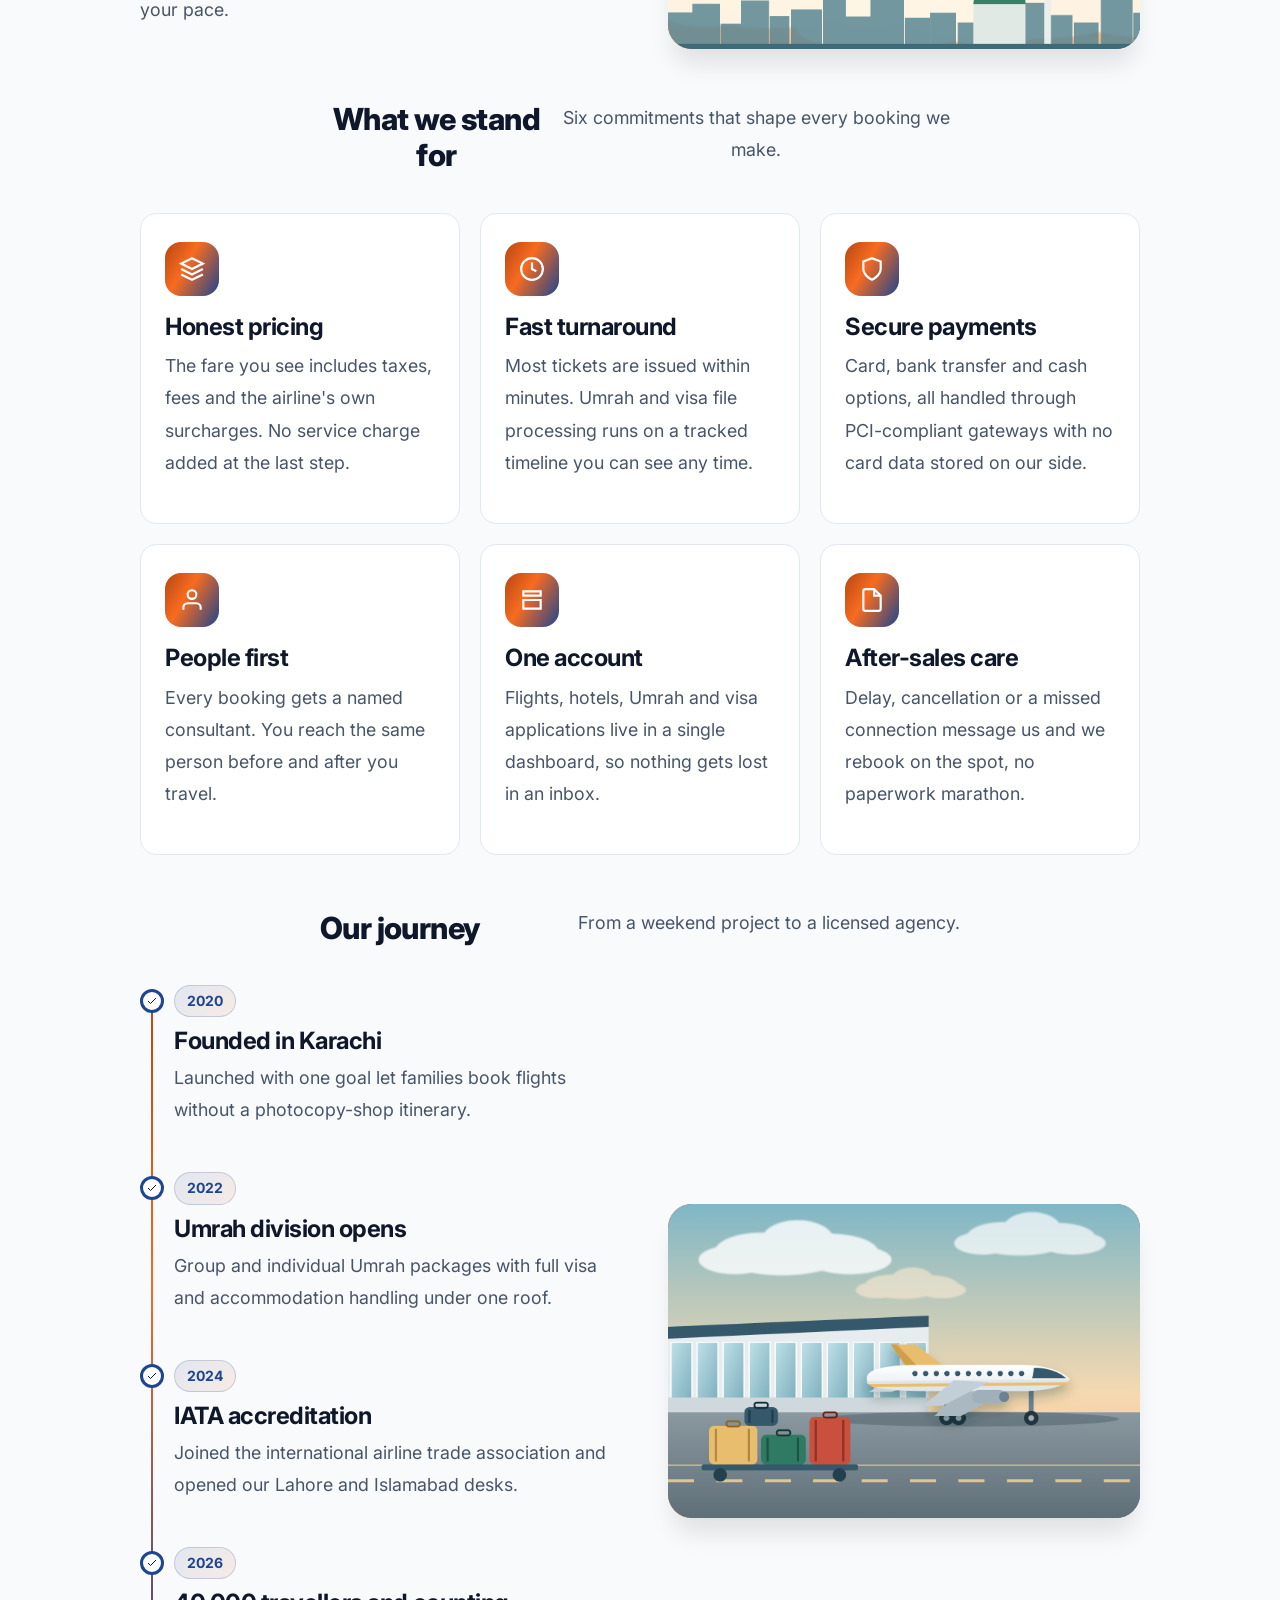
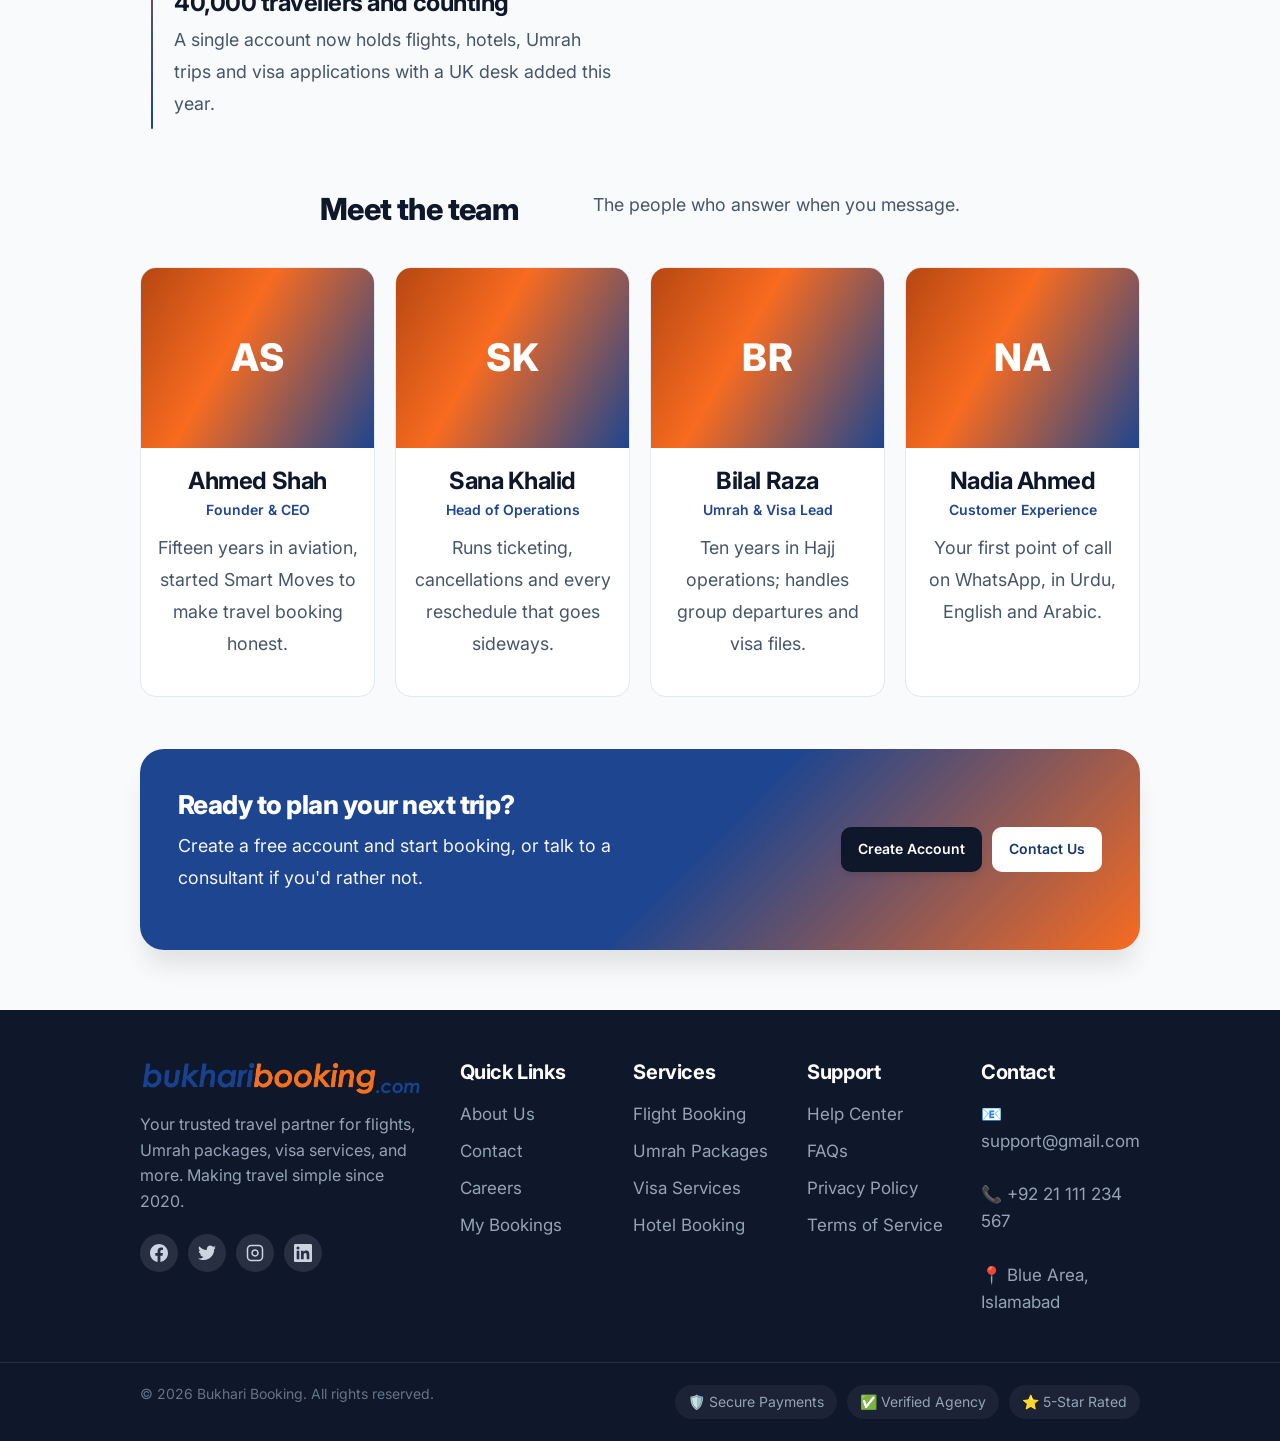
==== commit c09b2f88: "updated color theme file structure" ====
--- a/about-us.html
+++ b/about-us.html
@@ -12,6 +12,7 @@
       href="https://cdn.jsdelivr.net/npm/bootstrap@5.3.3/dist/css/bootstrap.min.css"
       rel="stylesheet"
     />
+    <link rel="stylesheet" href="/css/tokens.css" />
     <link rel="stylesheet" href="/css/styles.css" />
     <link rel="stylesheet" href="/css/pages.css" />
     <link rel="stylesheet" href="/css/typography.css" />
@@ -20,118 +21,118 @@
   <body class="about-page">
     <!-- ========================================== NAVIGATION BAR START ========================================== -->
     <nav class="navbar">
-      <div class="navbar-container">
-        <div class="navbar-brand">
-          <a href="/index.html" class="brand-logo">
-            <img
-              src="/images/smart_moves_solutions.png"
-              alt="Smart Moves Logo"
-              style="height: 30px; width: auto"
-            />
-          </a>
-        </div>
-
-        <div class="navbar-menu" id="navbarMenu">
-          <details class="nav-dropdown">
-            <summary class="nav-item nav-dropdown-trigger">
-              Services
-              <svg viewBox="0 0 24 24" fill="none" stroke="currentColor" stroke-width="2" aria-hidden="true">
-                <path d="m6 9 6 6 6-6" />
-              </svg>
-            </summary>
-            <div class="nav-dropdown-menu">
-              <a href="/index.html#bookingForm" class="nav-item nav-dropdown-link">
-                <svg
-                  viewBox="0 0 24 24"
-                  fill="none"
-                  stroke="currentColor"
-                  stroke-width="2"
-                >
-                  <circle cx="12" cy="12" r="10" />
-                  <path
-                    d="M2 12h20M12 2a15.3 15.3 0 0 1 4 10 15.3 15.3 0 0 1-4 10 15.3 15.3 0 0 1-4-10 15.3 15.3 0 0 1 4-10z"
-                  />
-                </svg>
-                Destinations
+          <div class="navbar-container">
+            <div class="navbar-brand">
+              <a href="/index.html" class="brand-logo">
+                <img
+                  src="/images/bukhari-booking-logo.png"
+                  alt="Bukhari Booking"
+                  class="brand-logo-image"
+                />
               </a>
-              <a href="/index.html#bookingForm" class="nav-item nav-dropdown-link">
-                <svg
-                  viewBox="0 0 24 24"
-                  fill="none"
-                  stroke="currentColor"
-                  stroke-width="2"
-                >
-                  <path
-                    d="M17.8 19.2 16 11l3.5-3.5C21 6 21.5 4 21 3c-1-.5-3 0-4.5 1.5L13 8 4.8 6.2c-.5-.1-.9.1-1.1.5l-.3.5c-.2.5-.1 1 .3 1.3L9 12l-2 3H4l-1 1 3 2 2 3 1-1v-3l3-2 3.5 5.3c.3.4.8.5 1.3.3l.5-.2c.4-.3.6-.7.5-1.2z"
-                  />
-                </svg>
-                Flights
-              </a>
-              <a href="/index.html#bookingForm" class="nav-item nav-dropdown-link">
-                <svg
-                  viewBox="0 0 24 24"
-                  fill="none"
-                  stroke="currentColor"
-                  stroke-width="2"
-                >
-                  <path d="M3 9l9-7 9 7v11a2 2 0 0 1-2 2H5a2 2 0 0 1-2-2z" />
-                </svg>
-                Umrah
-              </a>
-              <a href="/index.html#bookingForm" class="nav-item nav-dropdown-link">
-                <svg
-                  viewBox="0 0 24 24"
-                  fill="none"
-                  stroke="currentColor"
-                  stroke-width="2"
-                >
-                  <rect x="2" y="7" width="20" height="14" rx="2" />
-                  <path d="M16 21V5a2 2 0 0 0-2-2h-4a2 2 0 0 0-2 2v16" />
-                </svg>
-                Hotels
-              </a>
-              <a href="/index.html#bookingForm" class="nav-item nav-dropdown-link">
-                <svg
-                  viewBox="0 0 24 24"
-                  fill="none"
-                  stroke="currentColor"
-                  stroke-width="2"
-                >
-                  <path
-                    d="M14 2H6a2 2 0 0 0-2 2v16a2 2 0 0 0 2 2h12a2 2 0 0 0 2-2V8z"
-                  />
-                  <polyline points="14 2 14 8 20 8" />
-                </svg>
-                Visa
-              </a>
-            </div>
-          </details>
-          <a href="/about-us.html" class="nav-item">About Us</a>
-          <a href="/my-bookings.html" class="nav-item">My Bookings</a>
-          <a href="/contact-us.html" class="nav-item">Contact Us</a>
-     
-          <div class="navbar-menu-actions">
-            <button type="button" class="nav-btn-outline" data-auth="login">Sign In</button>
-            <button type="button" class="nav-btn-primary" data-auth="signup">Get Started</button>
-          </div>
-        </div>
-
-        <div class="navbar-actions">
-          <button
-            class="mobile-toggle"
-            type="button"
-            onclick="toggleMobileNav()"
-            aria-label="Toggle menu"
-            aria-controls="navbarMenu"
-            aria-expanded="false"
-          >
-            <span></span>
-            <span></span>
-            <span></span>
-          </button>
-        </div>
-      </div>
-    </nav>
+            </div>
+
+            <div class="navbar-menu" id="navbarMenu">
+              <details class="nav-dropdown">
+                <summary class="nav-item nav-dropdown-trigger">
+                  Services
+                  <svg viewBox="0 0 24 24" fill="none" stroke="currentColor" stroke-width="2" aria-hidden="true">
+                    <path d="m6 9 6 6 6-6" />
+                  </svg>
+                </summary>
+                <div class="nav-dropdown-menu">
+                  <a href="/index.html#bookingForm" class="nav-item nav-dropdown-link">
+                    <svg
+                      viewBox="0 0 24 24"
+                      fill="none"
+                      stroke="currentColor"
+                      stroke-width="2"
+                    >
+                      <circle cx="12" cy="12" r="10" />
+                      <path
+                        d="M2 12h20M12 2a15.3 15.3 0 0 1 4 10 15.3 15.3 0 0 1-4 10 15.3 15.3 0 0 1-4-10 15.3 15.3 0 0 1 4-10z"
+                      />
+                    </svg>
+                    Destinations
+                  </a>
+                  <a href="/index.html#bookingForm" class="nav-item nav-dropdown-link">
+                    <svg
+                      viewBox="0 0 24 24"
+                      fill="none"
+                      stroke="currentColor"
+                      stroke-width="2"
+                    >
+                      <path
+                        d="M17.8 19.2 16 11l3.5-3.5C21 6 21.5 4 21 3c-1-.5-3 0-4.5 1.5L13 8 4.8 6.2c-.5-.1-.9.1-1.1.5l-.3.5c-.2.5-.1 1 .3 1.3L9 12l-2 3H4l-1 1 3 2 2 3 1-1v-3l3-2 3.5 5.3c.3.4.8.5 1.3.3l.5-.2c.4-.3.6-.7.5-1.2z"
+                      />
+                    </svg>
+                    Flights
+                  </a>
+                  <a href="/index.html#bookingForm" class="nav-item nav-dropdown-link">
+                    <svg
+                      viewBox="0 0 24 24"
+                      fill="none"
+                      stroke="currentColor"
+                      stroke-width="2"
+                    >
+                      <path d="M3 9l9-7 9 7v11a2 2 0 0 1-2 2H5a2 2 0 0 1-2-2z" />
+                    </svg>
+                    Umrah
+                  </a>
+                  <a href="/index.html#bookingForm" class="nav-item nav-dropdown-link">
+                    <svg
+                      viewBox="0 0 24 24"
+                      fill="none"
+                      stroke="currentColor"
+                      stroke-width="2"
+                    >
+                      <rect x="2" y="7" width="20" height="14" rx="2" />
+                      <path d="M16 21V5a2 2 0 0 0-2-2h-4a2 2 0 0 0-2 2v16" />
+                    </svg>
+                    Hotels
+                  </a>
+                  <a href="/index.html#bookingForm" class="nav-item nav-dropdown-link">
+                    <svg
+                      viewBox="0 0 24 24"
+                      fill="none"
+                      stroke="currentColor"
+                      stroke-width="2"
+                    >
+                      <path
+                        d="M14 2H6a2 2 0 0 0-2 2v16a2 2 0 0 0 2 2h12a2 2 0 0 0 2-2V8z"
+                      />
+                      <polyline points="14 2 14 8 20 8" />
+                    </svg>
+                    Visa
+                  </a>
+                </div>
+              </details>
+              <a href="/about-us.html" class="nav-item">About Us</a>
+              <a href="/my-bookings.html" class="nav-item">My Bookings</a>
+              <a href="/contact-us.html" class="nav-item">Contact Us</a>
+         
+              <div class="navbar-menu-actions">
+                <button type="button" class="nav-btn-outline" data-auth="login">Sign In</button>
+                <button type="button" class="nav-btn-primary" data-auth="signup">Get Started</button>
+              </div>
+            </div>
+
+            <div class="navbar-actions">
+              <button
+                class="mobile-toggle"
+                type="button"
+                data-nav-toggle
+                aria-controls="navbarMenu"
+                aria-expanded="false"
+                aria-label="Toggle menu"
+              >
+                <span></span>
+                <span></span>
+                <span></span>
+              </button>
+            </div>
+          </div>
+        </nav>
     <!-- ========================================== NAVIGATION BAR END ========================================== -->
 
     <!-- ========================================== PAGE BANNER ========================================== -->
@@ -143,7 +144,7 @@
             fill="none"
             stroke="currentColor"
             stroke-width="2"
-            style="width: 16px; height: 16px"
+            class="u-icon-16"
           >
             <path
               d="M17.8 19.2 16 11l3.5-3.5C21 6 21.5 4 21 3c-1-.5-3 0-4.5 1.5L13 8 4.8 6.2c-.5-.1-.9.1-1.1.5l-.3.5c-.2.5-.1 1 .3 1.3L9 12l-2 3H4l-1 1 3 2 2 3 1-1v-3l3-2 3.5 5.3c.3.4.8.5 1.3.3l.5-.2c.4-.3.6-.7.5-1.2z"
@@ -165,7 +166,7 @@
     </section>
 
     <main class="page-body narrow">
-      
+
       <!-- ---------- Our story ---------- -->
       <section class="page-section">
         <div class="split-block">
@@ -421,7 +422,7 @@
                   fill="none"
                   stroke="currentColor"
                   stroke-width="2"
-                  style="width: 12px; height: 12px"
+                  class="u-icon-12"
                 >
                   <polyline points="20 6 9 17 4 12" />
                 </svg>
@@ -441,7 +442,7 @@
                   fill="none"
                   stroke="currentColor"
                   stroke-width="2"
-                  style="width: 12px; height: 12px"
+                  class="u-icon-12"
                 >
                   <polyline points="20 6 9 17 4 12" />
                 </svg>
@@ -461,7 +462,7 @@
                   fill="none"
                   stroke="currentColor"
                   stroke-width="2"
-                  style="width: 12px; height: 12px"
+                  class="u-icon-12"
                 >
                   <polyline points="20 6 9 17 4 12" />
                 </svg>
@@ -481,7 +482,7 @@
                   fill="none"
                   stroke="currentColor"
                   stroke-width="2"
-                  style="width: 12px; height: 12px"
+                  class="u-icon-12"
                 >
                   <polyline points="20 6 9 17 4 12" />
                 </svg>
@@ -589,111 +590,111 @@
 
     <!-- ========================================== FOOTER START ========================================== -->
     <footer class="footer">
-      <div class="footer-top">
-        <div class="footer-grid">
-          <div class="footer-col-large">
-            <img
-              src="/images/smart_moves_solutions.png"
-              alt="Logo"
-              class="footer-logo"
-            />
-            <p class="footer-about">
-              Your trusted travel partner for flights, Umrah packages, visa
-              services, and more. Making travel simple since 2020.
-            </p>
-            <div class="social-links">
-              <a href="#" aria-label="Facebook">
-                <svg viewBox="0 0 24 24" fill="currentColor">
-                  <path
-                    d="M24 12.07C24 5.4 18.63 0 12 0S0 5.4 0 12.07C0 18.1 4.39 23.1 10.12 24v-8.44H7.08v-3.49h3.04V9.41c0-3.02 1.79-4.7 4.53-4.7 1.31 0 2.68.24 2.68.24v2.97h-1.51c-1.49 0-1.95.93-1.95 1.89v2.26h3.33l-.53 3.49h-2.8V24C19.61 23.1 24 18.1 24 12.07z"
-                  />
-                </svg>
-              </a>
-              <a href="#" aria-label="Twitter">
-                <svg viewBox="0 0 24 24" fill="currentColor">
-                  <path
-                    d="M23.95 4.57a10 10 0 0 1-2.83.78 4.94 4.94 0 0 0 2.17-2.73c-.95.56-2 .96-3.13 1.18A4.92 4.92 0 0 0 16.62 2c-2.72 0-4.92 2.2-4.92 4.92 0 .39.04.76.13 1.12-4.09-.2-7.72-2.16-10.15-5.14-.42.73-.67 1.58-.67 2.48 0 1.71.87 3.21 2.19 4.09-.81-.03-1.57-.25-2.23-.62v.06c0 2.39 1.7 4.38 3.95 4.83-.41.11-.85.17-1.29.17-.32 0-.63-.03-.93-.08.63 1.95 2.44 3.37 4.6 3.41-1.68 1.32-3.8 2.11-6.1 2.11-.4 0-.79-.02-1.17-.07 2.18 1.4 4.77 2.21 7.55 2.21 9.05 0 14-7.5 14-14 0-.21 0-.42-.02-.63.96-.69 1.8-1.56 2.46-2.55z"
-                  />
-                </svg>
-              </a>
-              <a href="#" aria-label="Instagram">
-                <svg
-                  viewBox="0 0 24 24"
-                  fill="none"
-                  stroke="currentColor"
-                  stroke-width="2"
-                >
-                  <rect x="2" y="2" width="20" height="20" rx="5" />
-                  <path d="M16 11.37A4 4 0 1 1 12.63 8 4 4 0 0 1 16 11.37z" />
-                  <line x1="17.5" y1="6.5" x2="17.51" y2="6.5" />
-                </svg>
-              </a>
-              <a href="#" aria-label="LinkedIn">
-                <svg viewBox="0 0 24 24" fill="currentColor">
-                  <path
-                    d="M20.45 20.45h-3.55v-5.57c0-1.33-.02-3.04-1.85-3.04-1.85 0-2.13 1.45-2.13 2.94v5.67H9.36V9h3.41v1.56h.05c.47-.9 1.63-1.85 3.36-1.85 3.6 0 4.26 2.37 4.26 5.45v6.29zM5.34 7.43a2.06 2.06 0 1 1 0-4.12 2.06 2.06 0 0 1 0 4.12zM7.12 20.45H3.56V9h3.56v11.45zM22.22 0H1.77C.79 0 0 .77 0 1.72v20.56C0 23.23.79 24 1.77 24h20.45c.98 0 1.78-.77 1.78-1.72V1.72C24 .77 23.2 0 22.22 0z"
-                  />
-                </svg>
-              </a>
-            </div>
-          </div>
-
-          <div class="footer-col">
-            <h4>Quick Links</h4>
-            <ul>
-              <li><a href="/about-us.html">About Us</a></li>
-              <li><a href="/contact-us.html">Contact</a></li>
-              <li><a href="/contact-us.html#careers">Careers</a></li>
-              <li><a href="/my-bookings.html">My Bookings</a></li>
-            </ul>
-          </div>
-
-          <div class="footer-col">
-            <h4>Services</h4>
-            <ul>
-              <li><a href="/search-flight.html">Flight Booking</a></li>
-              <li><a href="/index.html">Umrah Packages</a></li>
-              <li><a href="/index.html">Visa Services</a></li>
-              <li><a href="/index.html">Hotel Booking</a></li>
-            </ul>
-          </div>
-
-          <div class="footer-col">
-            <h4>Support</h4>
-            <ul>
-              <li><a href="/contact-us.html#faq">Help Center</a></li>
-              <li><a href="/contact-us.html#faq">FAQs</a></li>
-              <li><a href="/contact-us.html">Privacy Policy</a></li>
-              <li><a href="/contact-us.html">Terms of Service</a></li>
-            </ul>
-          </div>
-
-          <div class="footer-col">
-            <h4>Contact</h4>
-            <div class="contact-info">
-              <p>📧 support@gmail.com</p>
-              <p>📞 +92 21 111 234 567</p>
-              <p>📍 Blue Area, Islamabad</p>
-            </div>
-          </div>
-        </div>
-      </div>
-
-      <div class="footer-bottom">
-        <p>&copy; 2026 Smart Moves. All rights reserved.</p>
-        <div class="footer-badges">
-          <span class="badge-item">🛡️ Secure Payments</span>
-          <span class="badge-item">✅ Verified Agency</span>
-          <span class="badge-item">⭐ 5-Star Rated</span>
-        </div>
-      </div>
-    </footer>
+          <div class="footer-top">
+            <div class="footer-grid">
+              <div class="footer-col-large">
+                <img
+                  src="/images/bukhari-booking-logo.png"
+                  alt="Bukhari Booking"
+                  class="footer-logo"
+                />
+                <p class="footer-about">
+                  Your trusted travel partner for flights, Umrah packages, visa
+                  services, and more. Making travel simple since 2020.
+                </p>
+                <div class="social-links">
+                  <a href="#" aria-label="Facebook">
+                    <svg viewBox="0 0 24 24" fill="currentColor">
+                      <path
+                        d="M24 12.07C24 5.4 18.63 0 12 0S0 5.4 0 12.07C0 18.1 4.39 23.1 10.12 24v-8.44H7.08v-3.49h3.04V9.41c0-3.02 1.79-4.7 4.53-4.7 1.31 0 2.68.24 2.68.24v2.97h-1.51c-1.49 0-1.95.93-1.95 1.89v2.26h3.33l-.53 3.49h-2.8V24C19.61 23.1 24 18.1 24 12.07z"
+                      />
+                    </svg>
+                  </a>
+                  <a href="#" aria-label="Twitter">
+                    <svg viewBox="0 0 24 24" fill="currentColor">
+                      <path
+                        d="M23.95 4.57a10 10 0 0 1-2.83.78 4.94 4.94 0 0 0 2.17-2.73c-.95.56-2 .96-3.13 1.18A4.92 4.92 0 0 0 16.62 2c-2.72 0-4.92 2.2-4.92 4.92 0 .39.04.76.13 1.12-4.09-.2-7.72-2.16-10.15-5.14-.42.73-.67 1.58-.67 2.48 0 1.71.87 3.21 2.19 4.09-.81-.03-1.57-.25-2.23-.62v.06c0 2.39 1.7 4.38 3.95 4.83-.41.11-.85.17-1.29.17-.32 0-.63-.03-.93-.08.63 1.95 2.44 3.37 4.6 3.41-1.68 1.32-3.8 2.11-6.1 2.11-.4 0-.79-.02-1.17-.07 2.18 1.4 4.77 2.21 7.55 2.21 9.05 0 14-7.5 14-14 0-.21 0-.42-.02-.63.96-.69 1.8-1.56 2.46-2.55z"
+                      />
+                    </svg>
+                  </a>
+                  <a href="#" aria-label="Instagram">
+                    <svg
+                      viewBox="0 0 24 24"
+                      fill="none"
+                      stroke="currentColor"
+                      stroke-width="2"
+                    >
+                      <rect x="2" y="2" width="20" height="20" rx="5" />
+                      <path d="M16 11.37A4 4 0 1 1 12.63 8 4 4 0 0 1 16 11.37z" />
+                      <line x1="17.5" y1="6.5" x2="17.51" y2="6.5" />
+                    </svg>
+                  </a>
+                  <a href="#" aria-label="LinkedIn">
+                    <svg viewBox="0 0 24 24" fill="currentColor">
+                      <path
+                        d="M20.45 20.45h-3.55v-5.57c0-1.33-.02-3.04-1.85-3.04-1.85 0-2.13 1.45-2.13 2.94v5.67H9.36V9h3.41v1.56h.05c.47-.9 1.63-1.85 3.36-1.85 3.6 0 4.26 2.37 4.26 5.45v6.29zM5.34 7.43a2.06 2.06 0 1 1 0-4.12 2.06 2.06 0 0 1 0 4.12zM7.12 20.45H3.56V9h3.56v11.45zM22.22 0H1.77C.79 0 0 .77 0 1.72v20.56C0 23.23.79 24 1.77 24h20.45c.98 0 1.78-.77 1.78-1.72V1.72C24 .77 23.2 0 22.22 0z"
+                      />
+                    </svg>
+                  </a>
+                </div>
+              </div>
+
+              <div class="footer-col">
+                <h4>Quick Links</h4>
+                <ul>
+                  <li><a href="/about-us.html">About Us</a></li>
+                  <li><a href="/contact-us.html">Contact</a></li>
+                  <li><a href="/contact-us.html#careers">Careers</a></li>
+                  <li><a href="/my-bookings.html">My Bookings</a></li>
+                </ul>
+              </div>
+
+              <div class="footer-col">
+                <h4>Services</h4>
+                <ul>
+                  <li><a href="/search-flight.html">Flight Booking</a></li>
+                  <li><a href="/index.html">Umrah Packages</a></li>
+                  <li><a href="/index.html">Visa Services</a></li>
+                  <li><a href="/index.html">Hotel Booking</a></li>
+                </ul>
+              </div>
+
+              <div class="footer-col">
+                <h4>Support</h4>
+                <ul>
+                  <li><a href="/contact-us.html#faq">Help Center</a></li>
+                  <li><a href="/contact-us.html#faq">FAQs</a></li>
+                  <li><a href="/contact-us.html">Privacy Policy</a></li>
+                  <li><a href="/contact-us.html">Terms of Service</a></li>
+                </ul>
+              </div>
+
+              <div class="footer-col">
+                <h4>Contact</h4>
+                <div class="contact-info">
+                  <p>📧 support@gmail.com</p>
+                  <p>📞 +92 21 111 234 567</p>
+                  <p>📍 Blue Area, Islamabad</p>
+                </div>
+              </div>
+            </div>
+          </div>
+
+          <div class="footer-bottom">
+            <p>&copy; 2026 Bukhari Booking. All rights reserved.</p>
+            <div class="footer-badges">
+              <span class="badge-item">🛡️ Secure Payments</span>
+              <span class="badge-item">✅ Verified Agency</span>
+              <span class="badge-item">⭐ 5-Star Rated</span>
+            </div>
+          </div>
+        </footer>
     <!-- ========================================== FOOTER END ========================================== -->
 
     <button
       class="scroll-top"
       id="backToTop"
-      onclick="window.scrollTo({ top: 0, behavior: 'smooth' })"
+      data-action="scrollToTop"
       aria-label="Scroll to top"
     >
       <svg
@@ -708,5 +709,8 @@
 
     <script src="/js/pages.js"></script>
     <script src="/js/auth-modal.js"></script>
+    <script src="js/site-layout.js" defer></script>
+    <script src="/js/site-actions.js" defer></script>
+
   </body>
 </html>
--- a/css/tokens.css
+++ b/css/tokens.css
@@ -0,0 +1,108 @@
+:root {
+  /* Bukhari Booking brand palette, defined once for every page. */
+  --brand-blue: #1e458f;
+  --brand-blue-dark: #17366f;
+  --brand-blue-rgb: 30 69 143;
+  --brand-orange: #f86b20;
+  --brand-orange-dark: #df5712;
+  --brand-orange-rgb: 248 107 32;
+  --brand-gradient: linear-gradient(
+    120deg,
+    #b64712 0%,
+    var(--brand-orange) 40%,
+    var(--brand-blue) 100%
+  );
+  --primary-blue: var(--brand-blue);
+  --primary-blue-dark: var(--brand-blue-dark);
+  --primary: var(--primary-blue);
+  --primary-dark: var(--primary-blue-dark);
+  --primary-light: rgba(30, 69, 143, 0.08);
+  --primary-pale: rgba(30, 69, 143, 0.2);
+  --accent-teal: var(--brand-orange);
+  --accent-teal-dark: var(--brand-orange-dark);
+  --dark-navy: #0f172a;
+  --dark-slate: #1e293b;
+  --gray-50: #f8fafc;
+  --gray-100: #f1f5f9;
+  --gray-200: #e2e8f0;
+  --gray-300: #cbd5e1;
+  --gray-400: #94a3b8;
+  --gray-500: #64748b;
+  --gray-600: #475569;
+  --gray-700: #334155;
+  --gray-900: #0f172a;
+  --white: #ffffff;
+  --success: #10b981;
+  --success-light: rgba(16, 185, 129, 0.1);
+  --warning: #f59e0b;
+  --warning-dark: #b45309;
+  --warning-light: rgba(245, 158, 11, 0.12);
+  --danger: #ef4444;
+  --danger-dark: #dc2626;
+  --danger-light: #fdf0f0;
+  --booking-page: #eef4f9;
+  --booking-band: #dceefb;
+  --booking-soft: #f6f9fc;
+  --booking-line: #dfe7ef;
+  --border: var(--gray-200);
+  --border-dark: var(--gray-300);
+  --muted: var(--gray-600);
+  --muted-dark: var(--gray-500);
+  --card-bg: var(--white);
+  --text: var(--gray-900);
+  --soft: var(--gray-50);
+  --green: var(--success);
+  --green-light: var(--success-light);
+  --amber: var(--warning);
+  --amber-light: var(--warning-light);
+  --shadow-sm: 0 1px 2px 0 rgba(0, 0, 0, 0.05);
+  --shadow-md: 0 4px 6px -1px rgba(0, 0, 0, 0.1);
+  --shadow-lg: 0 10px 15px -3px rgba(0, 0, 0, 0.1);
+  --shadow-xl: 0 20px 25px -5px rgba(0, 0, 0, 0.1);
+  --shadow-2xl: 0 25px 50px -12px rgba(0, 0, 0, 0.25);
+  --radius-sm: 6px;
+  --radius-md: 10px;
+  --radius-lg: 16px;
+  --radius-xl: 24px;
+  --container-padding: 20px;
+}
+
+@media (min-width: 768px) {
+  :root {
+    --container-padding: 32px;
+  }
+}
+
+@media (min-width: 1200px) {
+  :root {
+    --container-padding: 140px;
+  }
+}
+
+/* Small reusable presentation helpers for markup. */
+.u-icon-12 {
+  width: 12px;
+  height: 12px;
+}
+
+.u-icon-16 {
+  width: 16px;
+  height: 16px;
+}
+
+.u-icon-17 {
+  width: 17px;
+  height: 17px;
+}
+
+.u-mt-8 {
+  margin-top: 8px;
+}
+
+.u-borderless {
+  border: 0;
+}
+
+.u-hidden {
+  display: none;
+}
--- a/css/styles.css
+++ b/css/styles.css
@@ -4,40 +4,9 @@
   box-sizing: border-box;
 }
 
-:root {
-  --primary-blue: #0284c7;
-  --primary-blue-dark: #0369a1;
-  --accent-teal: #14b8a6;
-  --accent-teal-dark: #0f766e;
-  --dark-navy: #0f172a;
-  --dark-slate: #1e293b;
-  --gray-50: #f8fafc;
-  --gray-100: #f1f5f9;
-  --gray-200: #e2e8f0;
-  --gray-300: #cbd5e1;
-  --gray-400: #94a3b8;
-  --gray-500: #64748b;
-  --gray-600: #475569;
-  --gray-700: #334155;
-  --gray-900: #0f172a;
-  --white: #ffffff;
-  --success: #10b981;
-  --warning: #f59e0b;
-  --danger: #ef4444;
-  --shadow-sm: 0 1px 2px 0 rgba(0, 0, 0, 0.05);
-  --shadow-md: 0 4px 6px -1px rgba(0, 0, 0, 0.1);
-  --shadow-lg: 0 10px 15px -3px rgba(0, 0, 0, 0.1);
-  --shadow-xl: 0 20px 25px -5px rgba(0, 0, 0, 0.1);
-  --shadow-2xl: 0 25px 50px -12px rgba(0, 0, 0, 0.25);
-  --radius-sm: 6px;
-  --radius-md: 10px;
-  --radius-lg: 16px;
-  --radius-xl: 24px;
-  --container-padding: 20px;
-}
-
 body {
   font-family:
+    "Inter",
     "system-ui",
     -apple-system,
     BlinkMacSystemFont,
@@ -74,7 +43,7 @@
 }
 
 .navbar-container {
-  max-width: 1920px;
+  max-width: none;
   margin: 0 auto;
   padding: 12px var(--container-padding);
   display: flex;
@@ -85,9 +54,28 @@
   height: 60px;
 }
 
+.airport-opt {
+  padding: 8px 12px;
+  cursor: pointer;
+  border-radius: 6px;
+  transition: background 0.15s;
+}
+
+.airport-opt:hover {
+  background: var(--gray-100);
+}
+
 .navbar-brand img {
   height: 36px;
   width: auto;
+}
+
+.navbar-brand .brand-logo-image {
+  display: block;
+  width: min(42vw, 250px);
+  height: auto;
+  max-height: 38px;
+  object-fit: contain;
 }
 
 .navbar-menu {
@@ -197,7 +185,7 @@
 .nav-btn-outline:hover {
   border-color: var(--primary-blue);
   color: var(--primary-blue);
-  background: rgba(2, 132, 199, 0.05);
+  background: rgb(var(--brand-blue-rgb) / 0.05);
   transform: translateY(-2px);
   box-shadow: var(--shadow-lg);
 }
@@ -205,7 +193,7 @@
 .nav-btn-primary {
   padding: 8px 20px;
   border: none;
-  background: linear-gradient(135deg, var(--primary-blue), var(--accent-teal));
+  background: var(--brand-gradient);
   border-radius: var(--radius-md);
   font-family: inherit;
   font-size: 15px;
@@ -303,7 +291,7 @@
 
 .hero-banner {
   position: relative;
-  background: linear-gradient(135deg, #0ea5e9 0%, #0284c7 50%, #14b8a6 100%);
+  background: var(--brand-gradient);
   padding: 40px var(--container-padding) 60px;
   overflow: visible;
 }
@@ -314,7 +302,7 @@
   left: 0;
   right: 0;
   bottom: 0;
-  background: url("/images/hero.png");
+  background: url("/images/hero.jpg");
   background-size: cover;
   opacity: 0.3;
 }
@@ -529,7 +517,7 @@
 
 .radio-card input:checked + .radio-content {
   border-color: var(--primary-blue);
-  background: rgba(2, 132, 199, 0.05);
+  background: rgb(var(--brand-blue-rgb) / 0.05);
   color: var(--primary-blue);
 }
 
@@ -590,7 +578,7 @@
 .input-wrapper input:focus {
   outline: none;
   border-color: var(--primary-blue);
-  box-shadow: 0 0 0 3px rgba(2, 132, 199, 0.1);
+  box-shadow: 0 0 0 3px rgb(var(--brand-blue-rgb) / 0.1);
 }
 
 .input-wrapper input::placeholder {
@@ -757,7 +745,7 @@
 .counter button:hover {
   border-color: var(--primary-blue);
   color: var(--primary-blue);
-  background: rgba(2, 132, 199, 0.05);
+  background: rgb(var(--brand-blue-rgb) / 0.05);
 }
 
 .counter span {
@@ -941,7 +929,7 @@
   width: 100%;
   padding: 14px;
   border: none;
-  background: linear-gradient(135deg, var(--primary-blue), var(--accent-teal));
+  background: var(--brand-gradient);
   color: white;
   border-radius: var(--radius-md);
   font-size: 16px;
@@ -988,19 +976,6 @@
   font-size: 14px;
   color: var(--gray-700);
   margin-bottom: 6px;
-}
-/* tablet */
-@media (max-width: 991.98px) {
-  .hero-content-side {
-    display: none;
-  }
-}
-
-/* mobile: ONE card at a time */
-@media (max-width: 767.98px) {
-  .hero-content-side {
-    display: none;
-  }
 }
 /* ========================================== HERO BANNER END ========================================== */
 
@@ -1028,8 +1003,8 @@
   border-radius: var(--radius-lg);
   background: linear-gradient(
     135deg,
-    rgba(2, 132, 199, 0.05),
-    rgba(20, 184, 166, 0.05)
+    rgb(var(--brand-blue-rgb) / 0.05),
+    rgb(var(--brand-orange-rgb) / 0.05)
   );
   border: 1px solid var(--gray-200);
   transition: all 0.3s;
@@ -1043,7 +1018,7 @@
 .stat-number {
   font-size: 28px;
   font-weight: 800;
-  background: linear-gradient(135deg, var(--primary-blue), var(--accent-teal));
+  background: var(--brand-gradient);
   -webkit-background-clip: text;
   -webkit-text-fill-color: transparent;
   background-clip: text;
@@ -1083,10 +1058,10 @@
   padding: 6px 14px;
   background: linear-gradient(
     135deg,
-    rgba(2, 132, 199, 0.1),
-    rgba(20, 184, 166, 0.1)
+    rgb(var(--brand-blue-rgb) / 0.1),
+    rgb(var(--brand-orange-rgb) / 0.1)
   );
-  border: 1px solid rgba(2, 132, 199, 0.2);
+  border: 1px solid rgb(var(--brand-blue-rgb) / 0.2);
   border-radius: 50px;
   font-size: 14px;
   font-weight: 600;
@@ -1129,7 +1104,7 @@
 .link-arrow:hover {
   border-color: var(--primary-blue);
   color: var(--primary-blue);
-  background: rgba(2, 132, 199, 0.05);
+  background: rgb(var(--brand-blue-rgb) / 0.05);
 }
 /* ========================================== SECTION HEADERS END ========================================== */
 
@@ -1245,7 +1220,7 @@
   width: 24px;
   height: 24px;
   border-radius: 50%;
-  background: rgba(2, 132, 199, 0.1);
+  background: rgb(var(--brand-blue-rgb) / 0.1);
   margin: 0 10px;
 }
 .flight-airline-icon svg {
@@ -1291,7 +1266,7 @@
 
   color: #fff;
   font-weight: 500;
-  background: linear-gradient(90deg, var(--primary-blue), var(--accent-teal));
+  background: var(--brand-gradient);
 }
 .flight-meta svg {
   width: 16px;
@@ -1779,7 +1754,7 @@
   width: 56px;
   height: 56px;
   margin: 0 auto 16px;
-  background: linear-gradient(135deg, var(--primary-blue), var(--accent-teal));
+  background: var(--brand-gradient);
   border-radius: var(--radius-lg);
   display: flex;
   align-items: center;
@@ -1903,7 +1878,7 @@
 .blog-img.g3,
 .blog-img.g4,
 .blog-img.g5 {
-  background: linear-gradient(135deg, var(--primary-blue), var(--accent-teal));
+  background: var(--brand-gradient);
 }
 
 .blog-tag {
@@ -2098,7 +2073,7 @@
 /* ========================================== CTA SECTION START ========================================== */
 .cta-section {
   padding: 50px var(--container-padding);
-  background: linear-gradient(135deg, var(--primary-blue), var(--accent-teal));
+  background: var(--brand-gradient);
   position: relative;
   overflow: hidden;
 }
@@ -2322,7 +2297,7 @@
   right: 20px;
   width: 46px;
   height: 46px;
-  background: linear-gradient(135deg, var(--primary-blue), var(--accent-teal));
+  background: var(--brand-gradient);
   border: none;
   border-radius: 50%;
   color: white;
@@ -2352,12 +2327,9 @@
 
 /* ========================================== RESPONSIVE - TABLET (768px+) START ========================================== */
 @media (min-width: 768px) {
-  :root {
-    --container-padding: 60px;
-  }
-
   .navbar-container {
-    padding: 16px var(--container-padding);
+    padding: 12px var(--container-padding);
+    gap: 12px;
   }
 
   .navbar-brand img {
@@ -2365,8 +2337,8 @@
   }
 
   .nav-btn-primary {
-    padding: 9px 18px;
-    font-size: 14px;
+    padding: 8px 14px;
+    font-size: 13px;
   }
 
   .hero-banner {
@@ -2502,12 +2474,10 @@
 
 /* ========================================== RESPONSIVE - DESKTOP (1024px+) START ========================================== */
 @media (min-width: 1024px) {
-  :root {
-    --container-padding: 140px;
-  }
-
   .navbar-menu {
     display: flex;
+    min-width: 0;
+    gap: 4px;
   }
 
   .nav-btn-outline {
@@ -2548,6 +2518,27 @@
 /* ========================================== RESPONSIVE - DESKTOP (1024px+) END ========================================== */
 
 /* ========================================== RESPONSIVE - LARGE DESKTOP (1440px+) START ========================================== */
+@media (min-width: 1024px) and (max-width: 1399.98px) {
+  .navbar-brand .brand-logo-image {
+    width: min(24vw, 180px);
+  }
+
+  .navbar-menu .nav-item {
+    padding: 8px;
+    font-size: 13px;
+  }
+
+  .navbar-menu-actions {
+    gap: 8px;
+  }
+
+  .navbar-menu-actions .nav-btn-outline,
+  .navbar-menu-actions .nav-btn-primary {
+    padding: 7px 10px;
+    font-size: 13px;
+  }
+}
+
 @media (min-width: 1440px) {
   .section-title {
     font-size: 32px;
--- a/css/pages.css
+++ b/css/pages.css
@@ -1,7 +1,7 @@
 /* ---------- PAGE HEADER (subpage banner) ---------- */
 .page-banner {
   position: relative;
-  background: linear-gradient(135deg, #0ea5e9 0%, #0284c7 52%, #14b8a6 100%);
+  background: var(--brand-gradient);
   padding: 56px var(--container-padding) 62px;
   overflow: hidden;
 }
@@ -13,7 +13,7 @@
   left: 0;
   right: 0;
   bottom: 0;
-  background: url("/images/hero.png");
+  background: url("/images/hero.jpg");
   background-size: cover;
   opacity: 0.18;
 }
@@ -169,12 +169,12 @@
   background:
     radial-gradient(
       1000px 420px at 8% -8%,
-      rgba(2, 132, 199, 0.09),
+      rgb(var(--brand-blue-rgb) / 0.09),
       transparent 60%
     ),
     radial-gradient(
       760px 380px at 100% 8%,
-      rgba(20, 184, 166, 0.09),
+      rgb(var(--brand-orange-rgb) / 0.09),
       transparent 60%
     ),
     var(--gray-50);
@@ -254,7 +254,7 @@
 .form-control-custom:focus {
   outline: none;
   border-color: var(--primary-blue);
-  box-shadow: 0 0 0 3px rgba(2, 132, 199, 0.1);
+  box-shadow: 0 0 0 3px rgb(var(--brand-blue-rgb) / 0.1);
 }
 
 .form-control-custom::placeholder {
@@ -399,7 +399,7 @@
   width: 100%;
   padding: 14px;
   border: none;
-  background: linear-gradient(135deg, var(--primary-blue), var(--accent-teal));
+  background: var(--brand-gradient);
   color: #fff;
   border-radius: var(--radius-md);
   font-size: 16px;
@@ -486,7 +486,7 @@
 .social-btn:hover {
   border-color: var(--primary-blue);
   color: var(--primary-blue);
-  background: rgba(2, 132, 199, 0.05);
+  background: rgb(var(--brand-blue-rgb) / 0.05);
 }
 
 .auth-foot {
@@ -776,7 +776,7 @@
   border-radius: var(--radius-xl);
   overflow: hidden;
   box-shadow: var(--shadow-xl);
-  background: linear-gradient(135deg, var(--primary-blue), var(--accent-teal));
+  background: var(--brand-gradient);
   min-height: 300px;
   display: flex;
 }
@@ -864,7 +864,7 @@
   width: 54px;
   height: 54px;
   margin-bottom: 16px;
-  background: linear-gradient(135deg, var(--primary-blue), var(--accent-teal));
+  background: var(--brand-gradient);
   border-radius: var(--radius-lg);
   display: flex;
   align-items: center;
@@ -903,7 +903,7 @@
   top: 8px;
   bottom: 8px;
   width: 2px;
-  background: linear-gradient(180deg, var(--primary-blue), var(--accent-teal));
+  background: var(--brand-gradient);
   border-radius: 2px;
 }
 
@@ -935,10 +935,10 @@
   padding: 4px 12px;
   background: linear-gradient(
     135deg,
-    rgba(2, 132, 199, 0.1),
-    rgba(20, 184, 166, 0.1)
+    rgb(var(--brand-blue-rgb) / 0.1),
+    rgb(var(--brand-orange-rgb) / 0.1)
   );
-  border: 1px solid rgba(2, 132, 199, 0.2);
+  border: 1px solid rgb(var(--brand-blue-rgb) / 0.2);
   border-radius: 50px;
   font-size: 14px;
   font-weight: 700;
@@ -998,7 +998,7 @@
   display: flex;
   align-items: center;
   justify-content: center;
-  background: linear-gradient(135deg, var(--primary-blue), var(--accent-teal));
+  background: var(--brand-gradient);
   color: #fff;
 }
 
@@ -1097,7 +1097,7 @@
 
 .channel:hover {
   border-color: var(--primary-blue);
-  background: rgba(2, 132, 199, 0.05);
+  background: rgb(var(--brand-blue-rgb) / 0.05);
   transform: translateY(-2px);
 }
 
@@ -1105,7 +1105,7 @@
   width: 44px;
   height: 44px;
   border-radius: var(--radius-md);
-  background: linear-gradient(135deg, var(--primary-blue), var(--accent-teal));
+  background: var(--brand-gradient);
   display: flex;
   align-items: center;
   justify-content: center;
@@ -1252,7 +1252,7 @@
   height: 54px;
   margin: 0 auto 14px;
   border-radius: 50%;
-  background: linear-gradient(135deg, var(--primary-blue), var(--accent-teal));
+  background: var(--brand-gradient);
   display: flex;
   align-items: center;
   justify-content: center;
@@ -1311,7 +1311,7 @@
   display: flex;
   align-items: center;
   justify-content: center;
-  background: rgba(2, 132, 199, 0.1);
+  background: rgb(var(--brand-blue-rgb) / 0.1);
   color: var(--primary-blue);
 }
 
@@ -1389,7 +1389,7 @@
 .booking-search input:focus {
   outline: none;
   border-color: var(--primary-blue);
-  box-shadow: 0 0 0 3px rgba(2, 132, 199, 0.1);
+  box-shadow: 0 0 0 3px rgb(var(--brand-blue-rgb) / 0.1);
 }
 
 .booking-tabs {
@@ -1439,7 +1439,7 @@
 }
 
 .btab.active .btab-count {
-  background: rgba(2, 132, 199, 0.12);
+  background: rgb(var(--brand-blue-rgb) / 0.12);
   color: var(--primary-blue);
 }
 
@@ -1476,8 +1476,8 @@
   padding: 14px 18px;
   background: linear-gradient(
     135deg,
-    rgba(2, 132, 199, 0.07),
-    rgba(20, 184, 166, 0.07)
+    rgb(var(--brand-blue-rgb) / 0.07),
+    rgb(var(--brand-orange-rgb) / 0.07)
   );
   border-bottom: 1px solid var(--gray-200);
 }
@@ -1533,7 +1533,7 @@
 }
 
 .bc-status.upcoming {
-  background: rgba(2, 132, 199, 0.12);
+  background: rgb(var(--brand-blue-rgb) / 0.12);
   color: var(--primary-blue-dark);
 }
 
@@ -1836,11 +1836,11 @@
 .bc-btn:hover {
   border-color: var(--primary-blue);
   color: var(--primary-blue);
-  background: rgba(2, 132, 199, 0.05);
+  background: rgb(var(--brand-blue-rgb) / 0.05);
 }
 
 .bc-btn.primary {
-  background: linear-gradient(135deg, var(--primary-blue), var(--accent-teal));
+  background: var(--brand-gradient);
   border-color: transparent;
   color: #fff;
   box-shadow: var(--shadow-md);
@@ -1912,7 +1912,7 @@
 .bc-step.now .bc-step-dot {
   background: var(--primary-blue);
   color: #fff;
-  box-shadow: 0 0 0 4px rgba(2, 132, 199, 0.16);
+  box-shadow: 0 0 0 4px rgb(var(--brand-blue-rgb) / 0.16);
 }
 
 .bc-step-bar {
@@ -2042,7 +2042,7 @@
 }
 
 .bk-modal-icon.info {
-  background: rgba(2, 132, 199, 0.1);
+  background: rgb(var(--brand-blue-rgb) / 0.1);
   color: var(--primary-blue);
 }
 
@@ -2225,8 +2225,8 @@
   border-radius: var(--radius-lg);
   background: linear-gradient(
     135deg,
-    rgba(2, 132, 199, 0.06),
-    rgba(20, 184, 166, 0.06)
+    rgb(var(--brand-blue-rgb) / 0.06),
+    rgb(var(--brand-orange-rgb) / 0.06)
   );
   border: 1px solid var(--gray-200);
 }
@@ -2261,7 +2261,7 @@
   gap: 20px;
   padding: 32px 26px;
   border-radius: var(--radius-xl);
-  background: linear-gradient(135deg, #0ea5e9, #0284c7 55%, #14b8a6);
+  background: linear-gradient(135deg, var(--brand-blue), var(--brand-blue) 55%, var(--brand-orange));
   color: #fff;
   box-shadow: var(--shadow-xl);
 }
--- a/css/typography.css
+++ b/css/typography.css
@@ -1,95 +1,50 @@
-
+@import url("https://fonts.googleapis.com/css2?family=Inter:wght@400;500;600;700;800&display=swap");
 
 html {
-  font-size: 17px;
+  font-size: 16px;
 }
 
-
-body,
-p,
-span,
-div,
-a,
-li,
-ul,
-ol,
-strong,
-em,
-b,
-i,
-small,
-label,
-legend,
-dt,
-dd,
-td,
-th,
-figcaption,
-blockquote,
-button,
-input,
-select,
-textarea,
-option,
-h1,
-h2,
-h3,
-h4,
-h5,
-h6,
-hgroup,
-summary,
-time,
-address {
-  font-size: 16px !important;
+body {
+  font-family: "Inter", system-ui, -apple-system, BlinkMacSystemFont, "Segoe UI",
+    sans-serif;
 }
 
-/* ---------- Headings: same size, distinguished by weight ---------- */
 h1,
 h2,
 h3,
 h4,
 h5,
 h6 {
-  font-weight: 500;
-  line-height: 1.3;
-  letter-spacing: -0.01em;
-  font-size: 20px !important;
+  font-family: inherit;
+  font-weight: 600;
+  line-height: 1.25;
+  letter-spacing: -0.02em;
 }
 
-/* ---------- Form controls: hold at 16px to prevent iOS zoom ---------- */
+h1 {
+  font-size: clamp(2rem, 4vw, 3rem);
+}
+
+h2 {
+  font-size: clamp(1.5rem, 2.5vw, 2rem);
+}
+
+h3 {
+  font-size: 1.25rem;
+}
+
+h4 {
+  font-size: 1.125rem;
+}
+
 input,
 select,
 textarea,
 button {
-  font-size: 16px !important;
-}
-
-
-.stat-value {
-  font-size: 32px !important;
-}
-
-/* Matches .bstat-value in the MY BOOKINGS block of pages.css. That block
-   loads first, so this declaration has to agree with it or the later sheet
-   wins and the stat renders at the wrong size. */
-.bstat-value {
-  font-size: 24px !important;
-}
-
-.fb-grand-total {
-  font-size: 28px !important;
-}
-
-.fb-sticky-total b {
-  font-size: 19px !important;
-}
-
-.fb-leg-time {
-  font-size: 22px !important;
+  font-family: inherit;
 }
 
 .footer .footer-col > ul {
   margin: 0;
   padding: 0;
-}+}
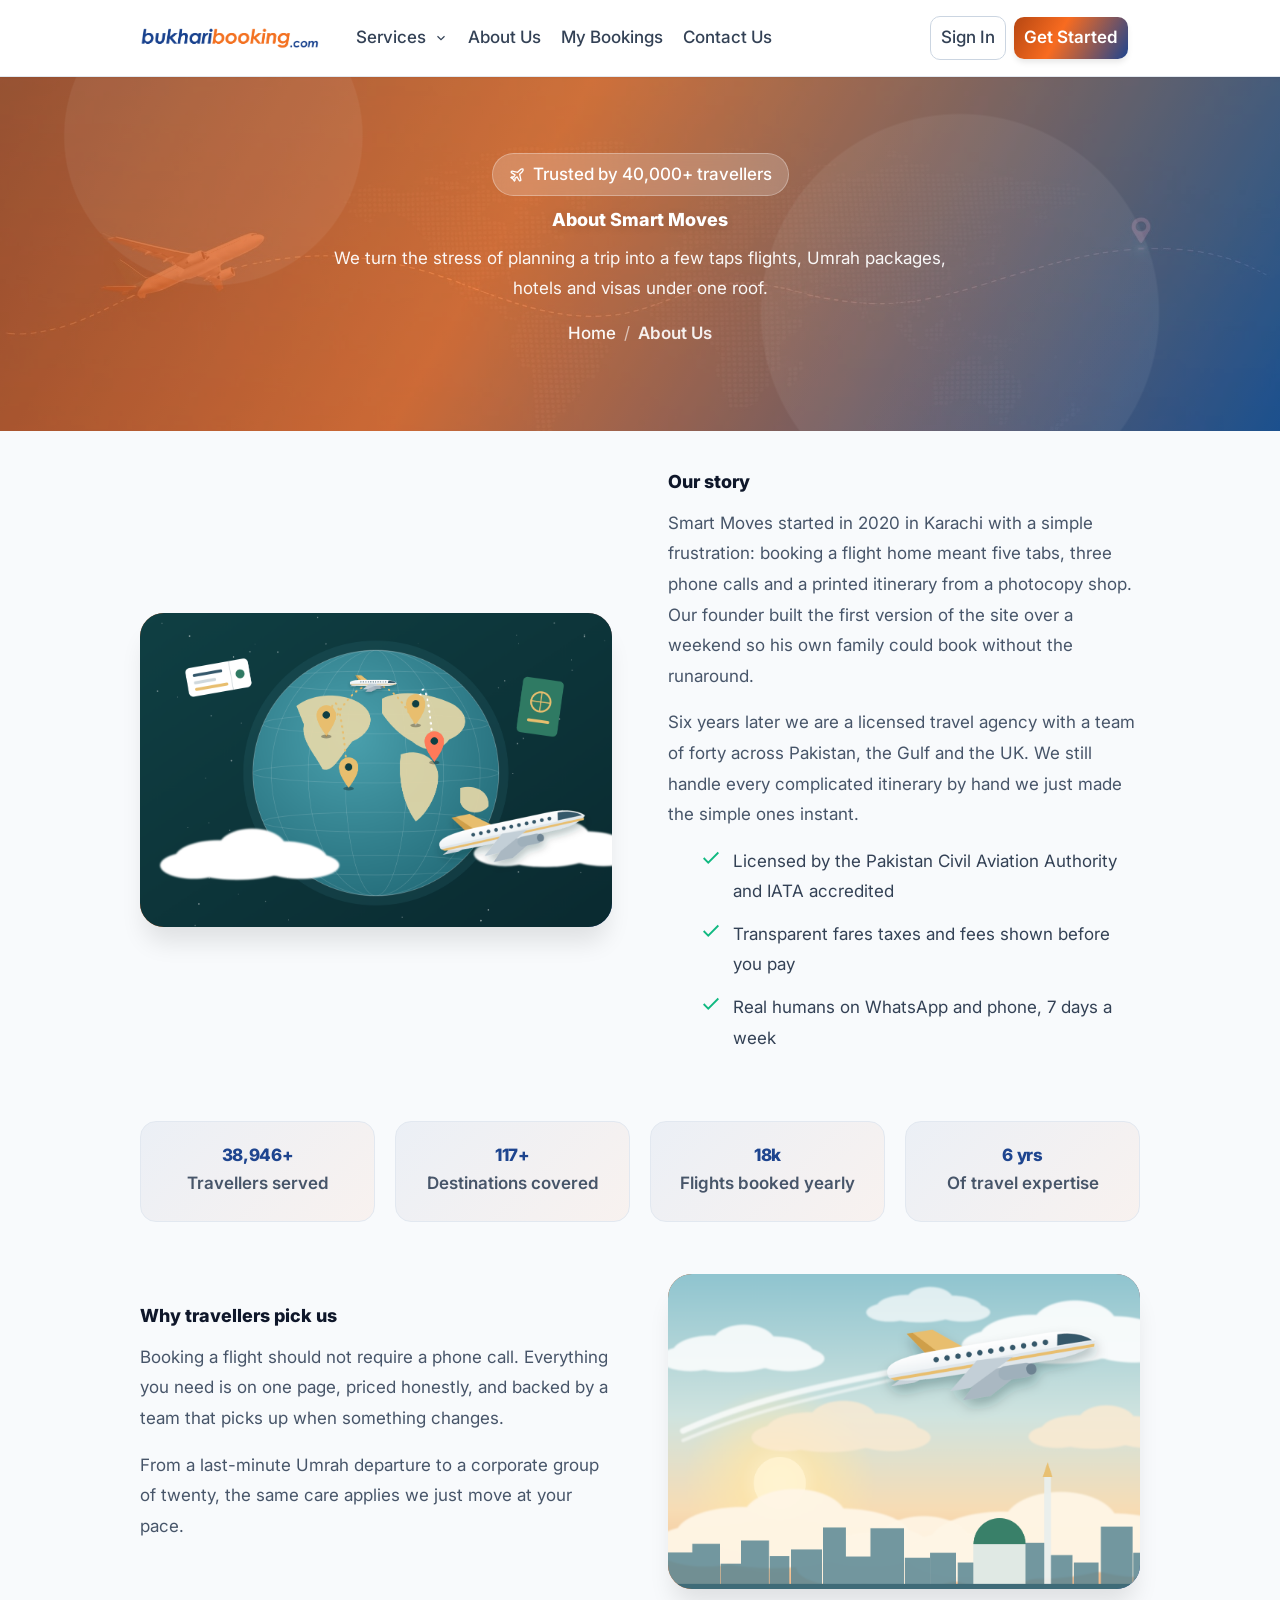
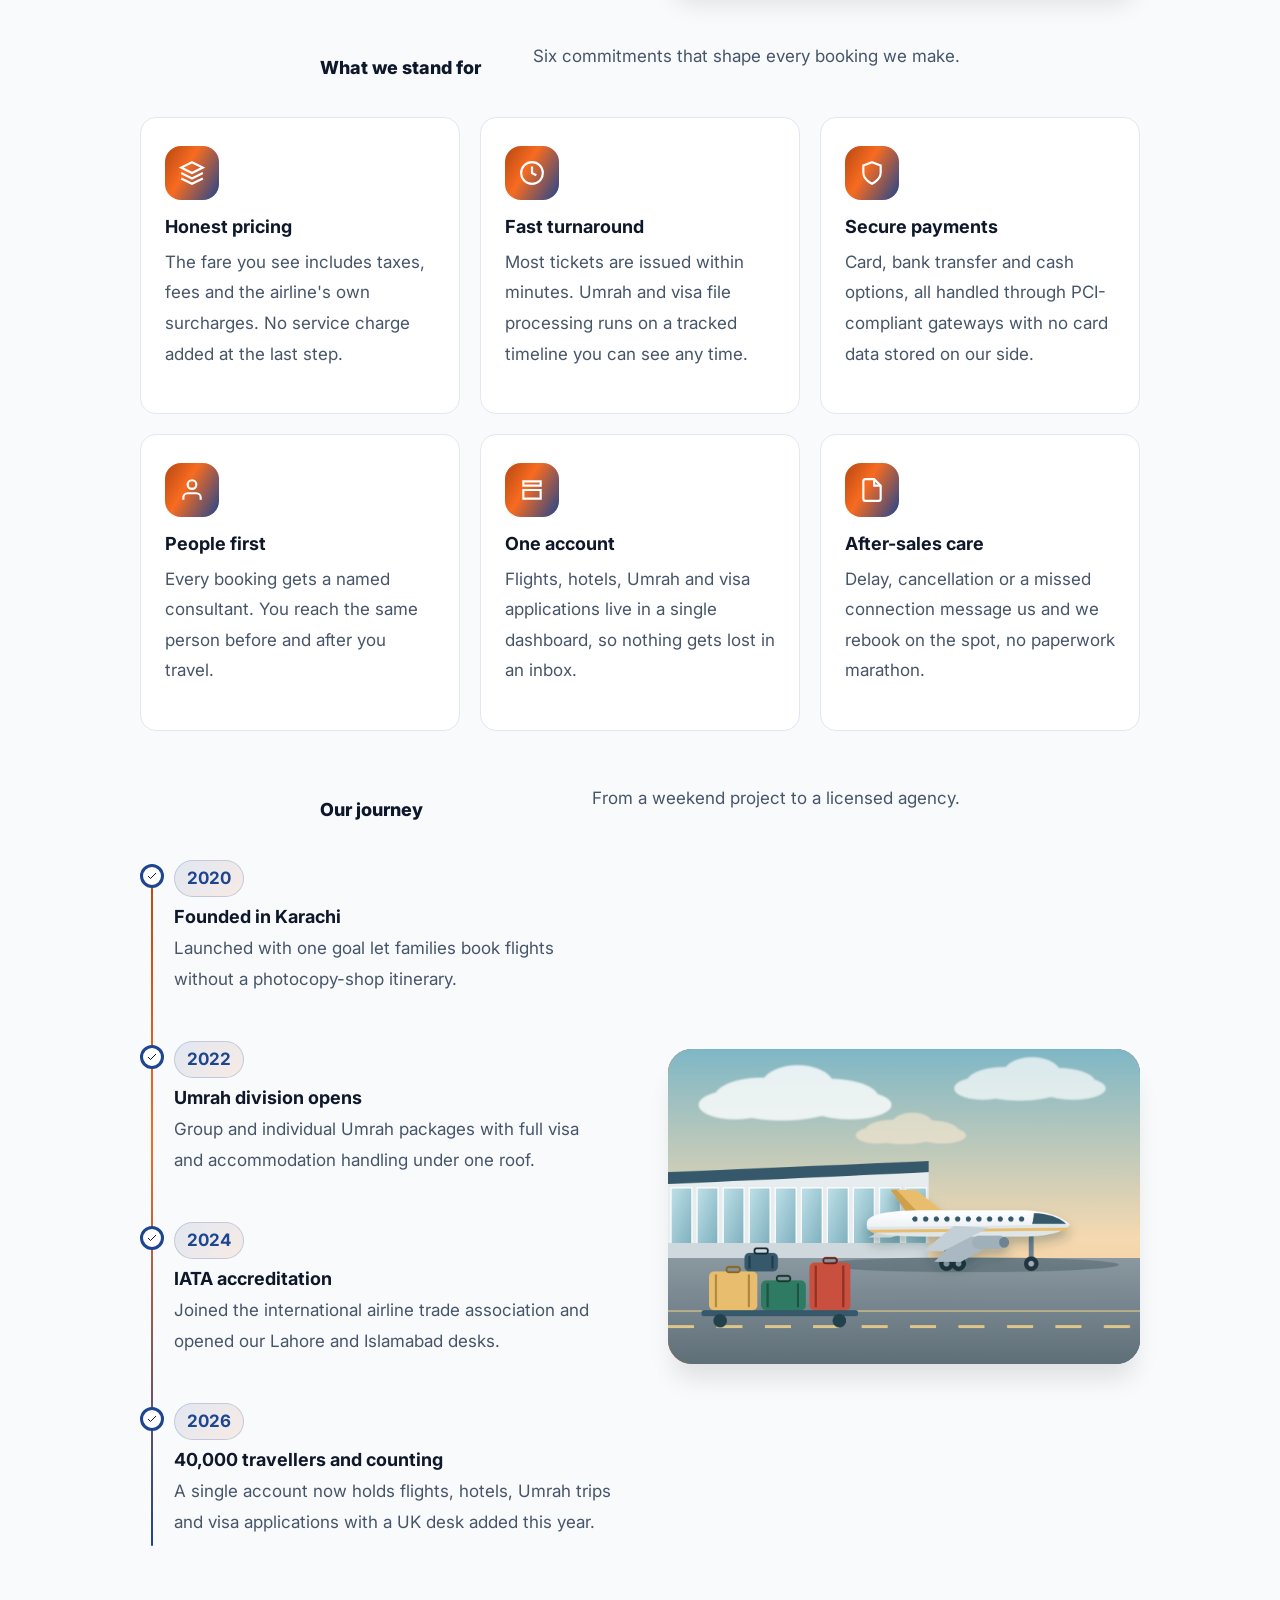
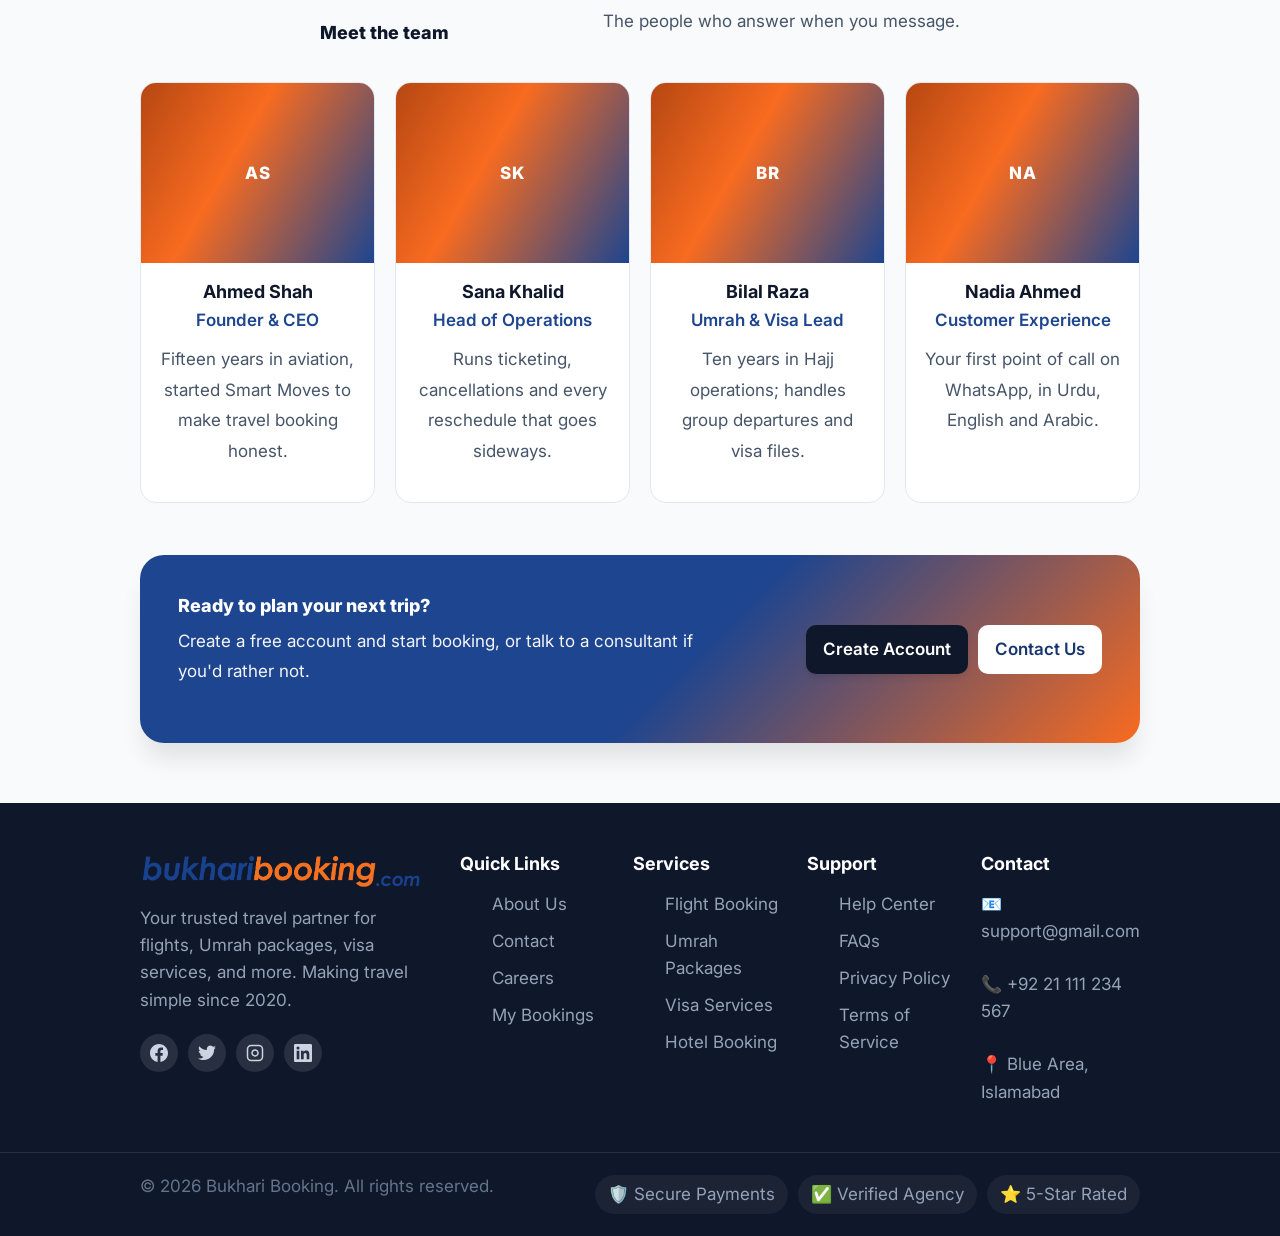
==== commit 1b9ce447: "designing updated" ====
--- a/about-us.html
+++ b/about-us.html
@@ -12,13 +12,12 @@
       href="https://cdn.jsdelivr.net/npm/bootstrap@5.3.3/dist/css/bootstrap.min.css"
       rel="stylesheet"
     />
-    <link rel="stylesheet" href="/css/tokens.css" />
     <link rel="stylesheet" href="/css/styles.css" />
     <link rel="stylesheet" href="/css/pages.css" />
-    <link rel="stylesheet" href="/css/typography.css" />
+    <link rel="stylesheet" href="/css/theme.css" />
     <title>About Us | Smart Moves</title>
   </head>
-  <body class="about-page">
+  <body id="app" class="about-page">
     <!-- ========================================== NAVIGATION BAR START ========================================== -->
     <nav class="navbar">
           <div class="navbar-container">
--- a/css/styles.css
+++ b/css/styles.css
@@ -5,14 +5,7 @@
 }
 
 body {
-  font-family:
-    "Inter",
-    "system-ui",
-    -apple-system,
-    BlinkMacSystemFont,
-    "Segoe UI",
-    Roboto,
-    sans-serif;
+  font-family: var(--font-family-base);
   background: var(--gray-50);
   color: var(--gray-900);
   line-height: 1.6;
@@ -36,7 +29,7 @@
   position: sticky;
   top: 0;
   z-index: 1000;
-  background: rgba(255, 255, 255, 0.95);
+  background: var(--color-rgba-255-255-255-0-95);
   backdrop-filter: blur(12px);
   border-bottom: 1px solid var(--gray-200);
   box-shadow: var(--shadow-sm);
@@ -146,7 +139,7 @@
   display: none;
   min-width: 210px;
   padding: 8px;
-  background: white;
+  background: var(--white);
   border: 1px solid var(--gray-200);
   border-radius: var(--radius-md);
   box-shadow: var(--shadow-md);
@@ -173,7 +166,7 @@
   border: 1.5px solid var(--gray-300);
   background: transparent;
   border-radius: var(--radius-md);
-  font-family: inherit;
+  font-family: var(--font-family-base);
   font-size: 15px;
   font-weight: 500;
   color: var(--gray-700);
@@ -195,10 +188,10 @@
   border: none;
   background: var(--brand-gradient);
   border-radius: var(--radius-md);
-  font-family: inherit;
+  font-family: var(--font-family-base);
   font-size: 15px;
   font-weight: 600;
-  color: white;
+  color: var(--white);
   cursor: pointer;
   box-shadow: var(--shadow-md);
   transition: all 0.2s;
@@ -228,7 +221,7 @@
   transition: all 0.3s;
 }
 
-@media (max-width: 1023.98px) {
+@media (max-width: 1199.98px) {
   .navbar-menu.open {
     position: absolute;
     top: 100%;
@@ -239,7 +232,7 @@
     align-items: stretch;
     gap: 4px;
     padding: 12px var(--container-padding);
-    background: white;
+    background: var(--white);
     border-bottom: 1px solid var(--gray-200);
     box-shadow: var(--shadow-md);
   }
@@ -319,7 +312,7 @@
 }
 
 .hero-content-side {
-  color: white;
+  color: var(--white);
   text-align: center;
 }
 
@@ -328,9 +321,9 @@
   align-items: center;
   gap: 8px;
   padding: 7px 16px;
-  background: rgba(255, 255, 255, 0.2);
+  background: var(--color-rgba-255-255-255-0-2);
   backdrop-filter: blur(10px);
-  border: 1px solid rgba(255, 255, 255, 0.3);
+  border: 1px solid var(--color-rgba-255-255-255-0-3);
   border-radius: 50px;
   font-size: 14px;
   font-weight: 500;
@@ -342,7 +335,7 @@
   font-weight: 800;
   line-height: 1.1;
   margin-bottom: 14px;
-  text-shadow: 0 2px 10px rgba(0, 0, 0, 0.1);
+  text-shadow: 0 2px 10px var(--color-rgba-0-0-0-0-1);
 }
 
 .hero-subtitle {
@@ -368,9 +361,9 @@
   align-items: center;
   gap: 6px;
   padding: 9px 16px;
-  background: rgba(255, 255, 255, 0.15);
+  background: var(--color-rgba-255-255-255-0-15);
   backdrop-filter: blur(10px);
-  border: 1px solid rgba(255, 255, 255, 0.25);
+  border: 1px solid var(--color-rgba-255-255-255-0-25);
   border-radius: 50px;
   font-size: 14px;
   font-weight: 500;
@@ -387,7 +380,7 @@
 }
 
 .search-card {
-  background: white;
+  background: var(--white);
   border-radius: var(--radius-lg);
   box-shadow: var(--shadow-2xl);
   padding: 20px;
@@ -437,7 +430,7 @@
 }
 
 .tab-btn.active {
-  background: white;
+  background: var(--white);
   color: var(--primary-blue);
   box-shadow: var(--shadow-sm);
 }
@@ -467,15 +460,15 @@
 }
 
 .alert.error {
-  background: #fee;
+  background: var(--danger-light);
   color: var(--danger);
-  border: 1px solid #fcc;
+  border: 1px solid var(--color-hex-fcc);
 }
 
 .alert.success {
-  background: #efe;
+  background: var(--success-light);
   color: var(--success);
-  border: 1px solid #cec;
+  border: 1px solid var(--color-hex-cec);
 }
 
 .trip-selector {
@@ -572,7 +565,7 @@
   font-weight: 500;
   color: var(--gray-900);
   transition: all 0.2s;
-  background: white;
+  background: var(--white);
 }
 
 .input-wrapper input:focus {
@@ -595,7 +588,7 @@
   top: calc(100% + 8px);
   left: 0;
   right: 0;
-  background: white;
+  background: var(--white);
   border: 1px solid var(--gray-200);
   border-radius: var(--radius-md);
   box-shadow: var(--shadow-xl);
@@ -605,7 +598,7 @@
 
   /* Firefox */
   scrollbar-width: thin;
-  scrollbar-color: #c7c7c7 transparent;
+  scrollbar-color: var(--gray-300) transparent;
 }
 
 /* Chrome, Edge, Safari */
@@ -614,15 +607,15 @@
 }
 
 .dropdown-panel::-webkit-scrollbar-track {
-  background: #ffffff;
+  background: var(--white);
 }
 
 .dropdown-panel::-webkit-scrollbar-thumb {
-  background: #ffffff;
+  background: var(--white);
   border-radius: 10px;
 }
 .dropdown-panel::-webkit-scrollbar-thumb:hover {
-  background: #999;
+  background: var(--gray-500);
 }
 
 .dropdown-panel.show {
@@ -733,7 +726,7 @@
   width: 30px;
   height: 30px;
   border: 1.5px solid var(--gray-300);
-  background: white;
+  background: var(--white);
   border-radius: 50%;
   font-size: 16px;
   font-weight: 600;
@@ -835,7 +828,7 @@
 .multi-city-leg {
   margin-bottom: 14px;
   padding: 14px;
-  background: white;
+  background: var(--white);
   border-radius: var(--radius-md);
 }
 
@@ -854,9 +847,9 @@
 
 .remove-flight-btn {
   padding: 6px 12px;
-  border: 1px solid rgba(239, 68, 68, 0.3);
+  border: 1px solid var(--color-rgba-239-68-68-0-3);
   border-radius: var(--radius-sm);
-  background: white;
+  background: var(--white);
   color: var(--danger);
   font-size: 14px;
   font-weight: 600;
@@ -864,7 +857,7 @@
 }
 
 .remove-flight-btn:hover {
-  background: rgba(239, 68, 68, 0.08);
+  background: var(--color-rgba-239-68-68-0-08);
 }
 
 .multi-city-fields {
@@ -904,7 +897,7 @@
 .add-flight-btn {
   padding: 10px 16px;
   border: 1.5px solid var(--primary-blue);
-  background: white;
+  background: var(--white);
   color: var(--primary-blue);
   border-radius: var(--radius-md);
   font-size: 14px;
@@ -917,7 +910,7 @@
 
 .add-flight-btn:hover {
   background: var(--primary-blue);
-  color: white;
+  color: var(--white);
 }
 
 .add-flight-btn:disabled {
@@ -930,7 +923,7 @@
   padding: 14px;
   border: none;
   background: var(--brand-gradient);
-  color: white;
+  color: var(--white);
   border-radius: var(--radius-md);
   font-size: 16px;
   font-weight: 600;
@@ -981,7 +974,7 @@
 
 /* ========================================== STATS SECTION START ========================================= */
 .stats-section {
-  background: white;
+  background: var(--white);
   padding: 40px var(--container-padding);
   border-top: 1px solid var(--gray-200);
   margin-top: -30px;
@@ -1112,7 +1105,7 @@
 
 .flight-section {
   /* padding: 56px 0 64px;  */
-  background: #fff;
+  background: var(--white);
 }
 .flight-fares-main {
   max-width: 1280px;
@@ -1129,13 +1122,13 @@
 }
 .flight-section .section-header h2 {
   margin: 0 0 10px;
-  color: #101828;
+  color: var(--dark-navy);
   font-size: 24px;
   font-weight: 700;
 }
 .flight-section .section-header p {
   margin: 0;
-  color: #344054;
+  color: var(--gray-700);
   font-size: 14px;
 }
 .flight-grid {
@@ -1149,9 +1142,9 @@
   display: block;
   color: inherit;
   text-decoration: none;
-  border: 1px solid #dfe3e8;
+  border: 1px solid var(--gray-200);
   border-radius: 10px;
-  background: #fff;
+  background: var(--white);
   overflow: hidden;
   transition:
     transform 0.2s ease,
@@ -1187,7 +1180,7 @@
   grid-template-columns: 1fr 5fr 1fr;
 }
 .flight-code {
-  color: #101828;
+  color: var(--dark-navy);
   font-size: 18px;
   font-weight: 700;
 }
@@ -1233,7 +1226,7 @@
 }
 .flight-details {
   margin-top: 12px;
-  color: #475467;
+  color: var(--gray-600);
   font-size: 14px;
   font-weight: 500;
   gap: 6px;
@@ -1250,21 +1243,21 @@
   font-weight: 400;
 }
 .flight-city.center svg {
-  color: #667085;
+  color: var(--gray-500);
 }
 .flight-meta {
   display: flex;
   align-items: center;
   gap: 8px;
   margin-top: 16px;
-  color: #475467;
-  font-size: 14px;
-  border: 1px solid #e4e7ec;
+  color: var(--gray-600);
+  font-size: 14px;
+  border: 1px solid var(--gray-200);
   padding: 7px 12px;
   border-radius: 6px;
   width: fit-content;
 
-  color: #fff;
+  color: var(--white);
   font-weight: 500;
   background: var(--brand-gradient);
 }
@@ -1282,14 +1275,14 @@
   padding: 5px 12px;
   border-radius: 5px;
   background: var(--primary);
-  color: #fff;
+  color: var(--white);
   font-size: 14px;
   font-weight: 500;
 }
 
 .deals-section {
   padding: 50px 0;
-  background: white;
+  background: var(--white);
 }
 
 .deals-grid {
@@ -1302,7 +1295,7 @@
   border: 1px solid var(--gray-200);
   border-radius: var(--radius-lg);
   padding: 0px 10px;
-  background: white;
+  background: var(--white);
   transition: all 0.3s;
   cursor: pointer;
 }
@@ -1390,7 +1383,7 @@
   left: 50%;
   transform: translate(-50%, -50%);
   font-size: 14px;
-  background: white;
+  background: var(--white);
   padding: 0 3px;
 }
 
@@ -1413,7 +1406,7 @@
 .flight-badge {
   display: inline-block;
   padding: 4px 11px;
-  background: rgba(16, 185, 129, 0.1);
+  background: var(--color-rgba-16-185-129-0-1);
   color: var(--success);
   border-radius: 50px;
   font-size: 14px;
@@ -1441,12 +1434,7 @@
   padding: 50px 0;
   background: var(--gray-50);
   overflow: hidden;
-  font-family:
-    "Poppins",
-    system-ui,
-    -apple-system,
-    "Segoe UI",
-    sans-serif;
+  font-family: var(--font-family-base);
 }
 
 /* filter tabs */
@@ -1459,7 +1447,7 @@
 .filter-tab {
   padding: 10px 20px;
   border: 1.5px solid var(--gray-300);
-  background: #fff;
+  background: var(--white);
   border-radius: var(--radius-md);
   font-size: 14px;
   font-weight: 600;
@@ -1474,7 +1462,7 @@
 .filter-tab.active {
   border-color: var(--primary-blue);
   background: var(--primary-blue);
-  color: #fff;
+  color: var(--white);
 }
 
 /* slider */
@@ -1518,14 +1506,14 @@
   display: flex;
   flex-direction: column;
   width: 100%;
-  background: #fff;
+  background: var(--white);
   border-radius: 3px;
   overflow: hidden;
-  box-shadow: 0 3px 15px rgba(0, 0, 0, 0.08);
+  box-shadow: 0 3px 15px var(--color-rgba-0-0-0-0-08);
   transition: box-shadow 0.3s;
 }
 .um-slide.is-active .um-card {
-  box-shadow: 0 10px 30px rgba(0, 0, 0, 0.13);
+  box-shadow: 0 10px 30px var(--color-rgba-0-0-0-0-13);
 }
 .um-img {
   position: relative;
@@ -1550,8 +1538,8 @@
   top: 20px;
   left: 20px;
   padding: 6px 12px;
-  background: rgba(15, 23, 42, 0.82);
-  color: #fff;
+  background: var(--color-rgba-15-23-42-0-82);
+  color: var(--white);
   font-size: 14px;
   font-weight: 600;
   text-transform: uppercase;
@@ -1569,8 +1557,8 @@
   justify-content: center;
   border: 0;
   border-radius: 3px;
-  background: rgba(15, 23, 42, 0.82);
-  color: #fff;
+  background: var(--color-rgba-15-23-42-0-82);
+  color: var(--white);
   cursor: pointer;
   transition: background 0.2s;
 }
@@ -1657,7 +1645,7 @@
   padding: 8px 6px;
   border-radius: 3px;
   background: var(--um-blue);
-  color: #fff;
+  color: var(--white);
   font-size: 15px;
   font-weight: 600;
   text-align: center;
@@ -1687,14 +1675,14 @@
   padding: 12px 30px;
   background: var(--um-accent);
   border-color: var(--um-accent);
-  color: #fff;
+  color: var(--white);
   font-size: 14px;
   font-weight: 600;
 }
 .um-view-all:hover {
   background: var(--accent-teal-dark);
   border-color: var(--accent-teal-dark);
-  color: #fff;
+  color: var(--white);
 }
 
 /* tablet */
@@ -1727,7 +1715,7 @@
 /* ========================================== WHY CHOOSE US START ========================================== */
 .why-section {
   padding: 50px 0;
-  background: white;
+  background: var(--white);
 }
 
 .why-grid {
@@ -1745,7 +1733,7 @@
 }
 
 .why-card:hover {
-  background: white;
+  background: var(--white);
   box-shadow: var(--shadow-lg);
   transform: translateY(-3px);
 }
@@ -1764,7 +1752,7 @@
 .why-icon svg {
   width: 28px;
   height: 28px;
-  color: white;
+  color: var(--white);
 }
 
 .why-card h3 {
@@ -1800,7 +1788,7 @@
   height: 46px;
   border-radius: 50%;
   border: 1px solid var(--gray-300);
-  background: #fff;
+  background: var(--white);
   font-size: 18px;
   cursor: pointer;
   transition: 0.25s;
@@ -1808,7 +1796,7 @@
 .blog-arrow:hover {
   background: var(--blog-accent);
   border-color: var(--blog-accent);
-  color: #fff;
+  color: var(--white);
 }
 
 /* Slider: viewport clips, track slides with transform */
@@ -1843,7 +1831,7 @@
   height: var(--blog-h);
   border-radius: 28px;
   overflow: hidden;
-  background: #fff;
+  background: var(--white);
   transition:
     transform 0.35s,
     box-shadow 0.35s;
@@ -1884,7 +1872,7 @@
 .blog-tag {
   display: inline-block;
   background: var(--blog-accent);
-  color: #fff;
+  color: var(--white);
   font-size: 14px;
   font-weight: 600;
   text-transform: uppercase;
@@ -1919,7 +1907,7 @@
 
 /* Style A: full image with overlay text */
 .blog-card.overlay {
-  color: #fff;
+  color: var(--white);
 }
 .blog-card.overlay .blog-img {
   position: absolute;
@@ -1931,8 +1919,8 @@
   inset: 0;
   background: linear-gradient(
     to top,
-    rgba(8, 10, 16, 0.95) 0%,
-    rgba(8, 10, 16, 0.55) 38%,
+    var(--color-rgba-8-10-16-0-95) 0%,
+    var(--color-rgba-8-10-16-0-55) 38%,
     transparent 62%
   );
 }
@@ -1945,11 +1933,11 @@
 }
 .blog-card.overlay .blog-title {
   font-size: 22px;
-  color: #fff;
+  color: var(--white);
   margin: 14px 0 22px;
 }
 .blog-card.overlay .blog-more {
-  color: #fff;
+  color: var(--white);
 }
 
 /* Style B: image on top, white body */
@@ -1999,7 +1987,7 @@
 }
 
 .blog-title {
-  font-family: "Google Sans Flex", "Inter", sans-serif;
+  font-family: var(--font-family-base);
   font-weight: 600;
   line-height: 1.25;
 }
@@ -2085,7 +2073,9 @@
   left: 0;
   right: 0;
   bottom: 0;
-  background: url('data:image/svg+xml,<svg xmlns="http://www.w3.org/2000/svg" viewBox="0 0 1200 600"><circle cx="200" cy="100" r="150" fill="rgba(255,255,255,0.05)"/><circle cx="900" cy="400" r="200" fill="rgba(255,255,255,0.05)"/></svg>');
+  background-image:
+    radial-gradient(circle 150px at 16.67% 16.67%, var(--color-rgba-255-255-255-0-05) 99%, transparent 100%),
+    radial-gradient(circle 200px at 75% 66.67%, var(--color-rgba-255-255-255-0-05) 99%, transparent 100%);
   opacity: 0.5;
 }
 
@@ -2095,7 +2085,7 @@
   text-align: center;
   position: relative;
   z-index: 1;
-  color: white;
+  color: var(--white);
 }
 
 .cta-content h2 {
@@ -2133,7 +2123,7 @@
 }
 
 .cta-btn.primary {
-  background: white;
+  background: var(--white);
   color: var(--primary-blue);
   box-shadow: var(--shadow-lg);
 }
@@ -2144,14 +2134,14 @@
 }
 
 .cta-btn.secondary {
-  background: rgba(255, 255, 255, 0.15);
+  background: var(--color-rgba-255-255-255-0-15);
   backdrop-filter: blur(10px);
   border: 2px solid white;
-  color: white;
+  color: var(--white);
 }
 
 .cta-btn.secondary:hover {
-  background: rgba(255, 255, 255, 0.25);
+  background: var(--color-rgba-255-255-255-0-25);
 }
 /* ========================================== CTA SECTION END ========================================== */
 
@@ -2201,7 +2191,7 @@
   width: 38px;
   height: 38px;
   border-radius: 50%;
-  background: rgba(255, 255, 255, 0.1);
+  background: var(--color-rgba-255-255-255-0-1);
   display: flex;
   align-items: center;
   justify-content: center;
@@ -2216,14 +2206,14 @@
 
 .social-links a:hover {
   background: var(--primary-blue);
-  color: white;
+  color: var(--white);
   transform: translateY(-2px);
 }
 
 .footer-col h4 {
   font-size: 20px;
   font-weight: 700;
-  color: white;
+  color: var(--white);
   margin-bottom: 16px;
 }
 
@@ -2257,7 +2247,7 @@
 }
 
 .footer-bottom {
-  border-top: 1px solid rgba(255, 255, 255, 0.1);
+  border-top: 1px solid var(--color-rgba-255-255-255-0-1);
   padding: 20px var(--container-padding);
   text-align: center;
   display: flex;
@@ -2285,7 +2275,7 @@
   font-size: 14px;
   color: var(--gray-400);
   padding: 6px 13px;
-  background: rgba(255, 255, 255, 0.05);
+  background: var(--color-rgba-255-255-255-0-05);
   border-radius: 50px;
 }
 /* ========================================== FOOTER END ========================================== */
@@ -2300,7 +2290,7 @@
   background: var(--brand-gradient);
   border: none;
   border-radius: 50%;
-  color: white;
+  color: var(--white);
   cursor: pointer;
   box-shadow: var(--shadow-xl);
   display: none;
@@ -2392,7 +2382,7 @@
     width: 34px;
     height: 34px;
     border: 2px solid var(--gray-200);
-    background: white;
+    background: var(--white);
     border-radius: 50%;
     align-items: center;
     justify-content: center;
@@ -2517,6 +2507,24 @@
 }
 /* ========================================== RESPONSIVE - DESKTOP (1024px+) END ========================================== */
 
+@media (min-width: 1024px) and (max-width: 1199.98px) {
+  .navbar-menu {
+    display: none;
+  }
+
+  .navbar-menu.open {
+    display: flex;
+  }
+
+  .nav-btn-outline {
+    display: none;
+  }
+
+  .mobile-toggle {
+    display: flex;
+  }
+}
+
 /* ========================================== RESPONSIVE - LARGE DESKTOP (1440px+) START ========================================== */
 @media (min-width: 1024px) and (max-width: 1399.98px) {
   .navbar-brand .brand-logo-image {
@@ -2549,6 +2557,24 @@
   }
 }
 /* ========================================== RESPONSIVE - LARGE DESKTOP (1440px+) END ========================================== */
+
+@media (max-width: 767.98px) {
+  .hero-grid {
+    grid-template-columns: minmax(0, 1fr);
+  }
+
+  .hero-content-side,
+  .hero-title {
+    display: block;
+    visibility: visible;
+    opacity: 1;
+  }
+
+  .hero-title {
+    min-width: 0;
+    overflow-wrap: anywhere;
+  }
+}
 /* tablet */
 /* @media (max-width: 991.98px) {
 
--- a/css/pages.css
+++ b/css/pages.css
@@ -25,7 +25,9 @@
   left: 0;
   right: 0;
   bottom: 0;
-  background: url('data:image/svg+xml,<svg xmlns="http://www.w3.org/2000/svg" viewBox="0 0 1200 600"><circle cx="200" cy="100" r="150" fill="rgba(255,255,255,0.06)"/><circle cx="900" cy="400" r="200" fill="rgba(255,255,255,0.06)"/></svg>');
+  background-image:
+    radial-gradient(circle 150px at 16.67% 16.67%, var(--color-rgba-255-255-255-0-06) 99%, transparent 100%),
+    radial-gradient(circle 200px at 75% 66.67%, var(--color-rgba-255-255-255-0-06) 99%, transparent 100%);
 }
 
 .page-banner-inner {
@@ -34,7 +36,7 @@
   max-width: 1920px;
   margin: 0 auto;
   text-align: center;
-  color: #fff;
+  color: var(--white);
 }
 
 .page-banner-badge {
@@ -42,9 +44,9 @@
   align-items: center;
   gap: 8px;
   padding: 7px 16px;
-  background: rgba(255, 255, 255, 0.2);
+  background: var(--color-rgba-255-255-255-0-2);
   backdrop-filter: blur(10px);
-  border: 1px solid rgba(255, 255, 255, 0.3);
+  border: 1px solid var(--color-rgba-255-255-255-0-3);
   border-radius: 50px;
   font-size: 14px;
   font-weight: 500;
@@ -56,7 +58,7 @@
   font-weight: 800;
   line-height: 1.15;
   margin-bottom: 12px;
-  text-shadow: 0 2px 10px rgba(0, 0, 0, 0.12);
+  text-shadow: 0 2px 10px var(--color-rgba-0-0-0-0-12);
 }
 
 .page-banner-text {
@@ -76,18 +78,18 @@
   gap: 8px;
   margin-top: 16px;
   font-size: 14px;
-  color: rgba(255, 255, 255, 0.9);
+  color: var(--color-rgba-255-255-255-0-9);
 }
 
 .breadcrumb-nav a {
-  color: rgba(255, 255, 255, 0.95);
+  color: var(--color-rgba-255-255-255-0-95);
   text-decoration: none;
   font-weight: 500;
   transition: all 0.2s;
 }
 
 .breadcrumb-nav a:hover {
-  color: #fff;
+  color: var(--white);
   text-decoration: underline;
 }
 
@@ -183,7 +185,7 @@
 .auth-card {
   width: 100%;
   max-width: 470px;
-  background: #fff;
+  background: var(--white);
   border: 1px solid var(--gray-200);
   border-radius: var(--radius-xl);
   box-shadow: var(--shadow-xl);
@@ -246,9 +248,9 @@
   font-size: 16px;
   font-weight: 500;
   color: var(--gray-900);
-  background: #fff;
+  background: var(--white);
   transition: all 0.2s;
-  font-family: inherit;
+  font-family: var(--font-family-base);
 }
 
 .form-control-custom:focus {
@@ -264,11 +266,11 @@
 
 .form-control-custom.is-invalid {
   border-color: var(--danger);
-  background: #fff5f5;
+  background: var(--danger-light);
 }
 
 .form-control-custom.is-invalid:focus {
-  box-shadow: 0 0 0 3px rgba(239, 68, 68, 0.1);
+  box-shadow: 0 0 0 3px var(--color-rgba-239-68-68-0-1);
 }
 
 .form-control-custom.is-valid {
@@ -400,11 +402,11 @@
   padding: 14px;
   border: none;
   background: var(--brand-gradient);
-  color: #fff;
+  color: var(--white);
   border-radius: var(--radius-md);
   font-size: 16px;
   font-weight: 600;
-  font-family: inherit;
+  font-family: var(--font-family-base);
   cursor: pointer;
   display: flex;
   align-items: center;
@@ -467,11 +469,11 @@
   gap: 9px;
   padding: 12px 10px;
   border: 1.5px solid var(--gray-300);
-  background: #fff;
+  background: var(--white);
   border-radius: var(--radius-md);
   font-size: 14px;
   font-weight: 600;
-  font-family: inherit;
+  font-family: var(--font-family-base);
   color: var(--gray-700);
   cursor: pointer;
   transition: all 0.2s;
@@ -532,7 +534,7 @@
   align-items: center;
   justify-content: center;
   padding: 20px;
-  background: rgba(15, 23, 42, 0.55);
+  background: var(--color-rgba-15-23-42-0-55);
   backdrop-filter: blur(3px);
 }
 
@@ -548,7 +550,7 @@
   display: flex;
   flex-direction: column;
   overflow: hidden;
-  background: #fff;
+  background: var(--white);
   border-radius: var(--radius-xl);
   box-shadow: var(--shadow-2xl);
   animation: authPop 0.22s ease;
@@ -714,15 +716,15 @@
 }
 
 .auth-alert.error {
-  background: #fee;
+  background: var(--danger-light);
   color: var(--danger);
-  border: 1px solid #fcc;
+  border: 1px solid var(--color-hex-fcc);
 }
 
 .auth-alert.success {
-  background: #efe;
-  color: #047857;
-  border: 1px solid #cec;
+  background: var(--success-light);
+  color: var(--success);
+  border: 1px solid var(--color-hex-cec);
 }
 
 /* Terms checkbox */
@@ -849,7 +851,7 @@
 .value-card {
   padding: 28px 24px;
   border-radius: var(--radius-lg);
-  background: #fff;
+  background: var(--white);
   border: 1px solid var(--gray-200);
   transition: all 0.3s;
 }
@@ -874,7 +876,7 @@
 .value-icon svg {
   width: 26px;
   height: 26px;
-  color: #fff;
+  color: var(--white);
 }
 
 .value-card h3 {
@@ -923,7 +925,7 @@
   width: 24px;
   height: 24px;
   border-radius: 50%;
-  background: #fff;
+  background: var(--white);
   border: 3px solid var(--primary-blue);
   display: flex;
   align-items: center;
@@ -979,7 +981,7 @@
 }
 
 .team-card {
-  background: #fff;
+  background: var(--white);
   border: 1px solid var(--gray-200);
   border-radius: var(--radius-lg);
   overflow: hidden;
@@ -999,7 +1001,7 @@
   align-items: center;
   justify-content: center;
   background: var(--brand-gradient);
-  color: #fff;
+  color: var(--white);
 }
 
 .team-photo img {
@@ -1056,7 +1058,7 @@
 }
 
 .panel-card {
-  background: #fff;
+  background: var(--white);
   border: 1px solid var(--gray-200);
   border-radius: var(--radius-lg);
   box-shadow: var(--shadow-md);
@@ -1115,7 +1117,7 @@
 .channel-icon svg {
   width: 21px;
   height: 21px;
-  color: #fff;
+  color: var(--white);
 }
 
 .channel-body {
@@ -1156,7 +1158,7 @@
 .faq-item {
   border: 1px solid var(--gray-200);
   border-radius: var(--radius-md);
-  background: #fff;
+  background: var(--white);
   overflow: hidden;
 }
 
@@ -1169,7 +1171,7 @@
   padding: 16px 18px;
   border: none;
   background: transparent;
-  font-family: inherit;
+  font-family: var(--font-family-base);
   font-size: 16px;
   font-weight: 600;
   color: var(--gray-900);
@@ -1212,7 +1214,7 @@
   border-radius: var(--radius-lg);
   overflow: hidden;
   box-shadow: var(--shadow-md);
-  background: #fff;
+  background: var(--white);
 }
 
 .map-frame {
@@ -1262,7 +1264,7 @@
 .map-pin svg {
   width: 26px;
   height: 26px;
-  color: #fff;
+  color: var(--white);
 }
 
 /* =============================================================
@@ -1290,7 +1292,7 @@
 }
 
 .bstat {
-  background: #fff;
+  background: var(--white);
   border: 1px solid var(--gray-200);
   border-radius: var(--radius-lg);
   padding: 18px 16px;
@@ -1321,13 +1323,13 @@
 }
 
 .bstat-icon.green {
-  background: rgba(16, 185, 129, 0.1);
+  background: var(--color-rgba-16-185-129-0-1);
   color: var(--success);
 }
 
 .bstat-icon.amber {
-  background: rgba(245, 158, 11, 0.12);
-  color: #b45309;
+  background: var(--color-rgba-245-158-11-0-12);
+  color: var(--warning-dark);
 }
 
 .bstat-icon.gray {
@@ -1351,7 +1353,7 @@
 
 /* Toolbar: search + tabs */
 .booking-toolbar {
-  background: #fff;
+  background: var(--white);
   border: 1px solid var(--gray-200);
   border-radius: var(--radius-lg);
   box-shadow: var(--shadow-sm);
@@ -1381,7 +1383,7 @@
   border: 1.5px solid var(--gray-200);
   border-radius: var(--radius-md);
   font-size: 16px !important;
-  font-family: inherit;
+  font-family: var(--font-family-base);
   color: var(--gray-900);
   transition: all 0.2s;
 }
@@ -1406,7 +1408,7 @@
   background: transparent;
   border-radius: var(--radius-sm);
   padding: 11px 6px;
-  font-family: inherit;
+  font-family: var(--font-family-base);
   font-size: 14px !important;
   font-weight: 600;
   color: var(--gray-600);
@@ -1422,7 +1424,7 @@
 }
 
 .btab.active {
-  background: #fff;
+  background: var(--white);
   color: var(--primary-blue);
   box-shadow: var(--shadow-sm);
 }
@@ -1528,8 +1530,8 @@
 }
 
 .bc-status.confirmed {
-  background: rgba(16, 185, 129, 0.12);
-  color: #047857;
+  background: var(--color-rgba-16-185-129-0-12);
+  color: var(--success);
 }
 
 .bc-status.upcoming {
@@ -1543,7 +1545,7 @@
 }
 
 .bc-status.cancelled {
-  background: rgba(239, 68, 68, 0.1);
+  background: var(--color-rgba-239-68-68-0-1);
   color: var(--danger);
 }
 
@@ -1575,7 +1577,7 @@
   justify-content: center;
   font-size: 14px !important;
   font-weight: 800;
-  color: #fff;
+  color: var(--white);
   flex: none;
 }
 
@@ -1689,7 +1691,7 @@
   transform: translateX(-50%);
   color: var(--primary-blue);
   font-size: 20px !important;
-  background: #fff;
+  background: var(--white);
   padding: 0 5px;
   z-index: 1;
   line-height: 1;
@@ -1718,7 +1720,7 @@
 }
 
 .bc-detail {
-  background: #fff;
+  background: var(--white);
   padding: 14px 18px;
   min-width: 0;
 }
@@ -1816,9 +1818,9 @@
   padding: 10px 16px;
   border-radius: var(--radius-md);
   border: 1.5px solid var(--gray-300);
-  background: #fff;
+  background: var(--white);
   color: var(--gray-700);
-  font-family: inherit;
+  font-family: var(--font-family-base);
   font-size: 14px;
   font-weight: 600;
   cursor: pointer;
@@ -1842,24 +1844,24 @@
 .bc-btn.primary {
   background: var(--brand-gradient);
   border-color: transparent;
-  color: #fff;
+  color: var(--white);
   box-shadow: var(--shadow-md);
 }
 
 .bc-btn.primary:hover {
-  color: #fff;
+  color: var(--white);
   transform: translateY(-2px);
   box-shadow: var(--shadow-lg);
 }
 
 .bc-btn.danger {
-  border-color: rgba(239, 68, 68, 0.35);
+  border-color: var(--color-rgba-239-68-68-0-35);
   color: var(--danger);
 }
 
 .bc-btn.danger:hover {
   border-color: var(--danger);
-  background: rgba(239, 68, 68, 0.07);
+  background: var(--color-rgba-239-68-68-0-07);
   color: var(--danger);
 }
 
@@ -1906,12 +1908,12 @@
 
 .bc-step.done .bc-step-dot {
   background: var(--success);
-  color: #fff;
+  color: var(--white);
 }
 
 .bc-step.now .bc-step-dot {
   background: var(--primary-blue);
-  color: #fff;
+  color: var(--white);
   box-shadow: 0 0 0 4px rgb(var(--brand-blue-rgb) / 0.16);
 }
 
@@ -1954,7 +1956,7 @@
   align-items: center;
   gap: 10px;
   text-align: center;
-  background: #fff;
+  background: var(--white);
   border: 2px dashed var(--gray-300);
   border-radius: var(--radius-lg);
   padding: 54px 24px;
@@ -1993,7 +1995,7 @@
   align-items: center;
   justify-content: center;
   padding: 20px;
-  background: rgba(15, 23, 42, 0.55);
+  background: var(--color-rgba-15-23-42-0-55);
   backdrop-filter: blur(3px);
 }
 
@@ -2004,7 +2006,7 @@
 .bk-modal-box {
   width: 100%;
   max-width: 460px;
-  background: #fff;
+  background: var(--white);
   border-radius: var(--radius-lg);
   box-shadow: var(--shadow-2xl);
   padding: 26px 24px;
@@ -2032,7 +2034,7 @@
   display: flex;
   align-items: center;
   justify-content: center;
-  background: rgba(239, 68, 68, 0.1);
+  background: var(--color-rgba-239-68-68-0-1);
   color: var(--danger);
 }
 
@@ -2093,7 +2095,7 @@
 /* Ticket / print sheet */
 .ticket-sheet {
   text-align: left;
-  background: #fff;
+  background: var(--white);
   border: 1px solid var(--gray-200);
   border-radius: var(--radius-lg);
   padding: 22px;
@@ -2262,7 +2264,7 @@
   padding: 32px 26px;
   border-radius: var(--radius-xl);
   background: linear-gradient(135deg, var(--brand-blue), var(--brand-blue) 55%, var(--brand-orange));
-  color: #fff;
+  color: var(--white);
   box-shadow: var(--shadow-xl);
 }
 
@@ -2291,24 +2293,24 @@
 }
 
 .cta-band-actions .bc-btn {
-  background: #fff;
+  background: var(--white);
   border-color: transparent;
   color: var(--primary-blue-dark);
 }
 
 .cta-band-actions .bc-btn:hover {
-  background: rgba(255, 255, 255, 0.9);
+  background: var(--color-rgba-255-255-255-0-9);
   color: var(--primary-blue-dark);
 }
 
 .cta-band-actions .bc-btn.primary {
   background: var(--dark-navy);
-  color: #fff;
+  color: var(--white);
 }
 
 .cta-band-actions .bc-btn.primary:hover {
   background: var(--gray-900);
-  color: #fff;
+  color: var(--white);
 }
 
 @media (min-width: 768px) {
--- a/css/theme.css
+++ b/css/theme.css
@@ -0,0 +1,205 @@
+@import url("https://fonts.googleapis.com/css2?family=Inter:wght@400;500;600;700;800&display=swap");
+
+:root {
+
+  /* Additional component palette values */
+  --color-hex-0f7a56: #0f7a56;
+  --color-hex-1a4fa0: #1a4fa0;
+  --color-hex-1b4b6b: #1b4b6b;
+  --color-hex-1b7a43: #1b7a43;
+  --color-hex-1f1f1f: #1f1f1f;
+  --color-hex-2b7fae: #2b7fae;
+  --color-hex-5c0632: #5c0632;
+  --color-hex-7c4a06: #7c4a06;
+  --color-hex-92400e: #92400e;
+  --color-hex-9cc6e3: #9cc6e3;
+  --color-hex-9fb0c0: #9fb0c0;
+  --color-hex-9fdcc4: #9fdcc4;
+  --color-hex-a3b1be: #a3b1be;
+  --color-hex-a7f3d0: #a7f3d0;
+  --color-hex-a9d4ee: #a9d4ee;
+  --color-hex-b0bfcc: #b0bfcc;
+  --color-hex-b6c8d8: #b6c8d8;
+  --color-hex-b9cddd: #b9cddd;
+  --color-hex-b9d6ea: #b9d6ea;
+  --color-hex-bcdcf1: #bcdcf1;
+  --color-hex-bfdcef: #bfdcef;
+  --color-hex-c3d3e0: #c3d3e0;
+  --color-hex-c3d6e5: #c3d6e5;
+  --color-hex-c8102e: #c8102e;
+  --color-hex-ccd9e5: #ccd9e5;
+  --color-hex-cec: #cec;
+  --color-hex-cfdae3: #cfdae3;
+  --color-hex-cfe6f7: #cfe6f7;
+  --color-hex-d5dde5: #d5dde5;
+  --color-hex-d5e9f7: #d5e9f7;
+  --color-hex-d6e9f7: #d6e9f7;
+  --color-hex-dcecf8: #dcecf8;
+  --color-hex-ddeefc: #ddeefc;
+  --color-hex-e2551b: #e2551b;
+  --color-hex-e2f1fb: #e2f1fb;
+  --color-hex-e6ebf0: #e6ebf0;
+  --color-hex-e8eef5: #e8eef5;
+  --color-hex-f2fbf7: #f2fbf7;
+  --color-hex-f4e0b6: #f4e0b6;
+  --color-hex-f6cfcf: #f6cfcf;
+  --color-hex-fcc: #fcc;
+  --color-hex-fecaca: #fecaca;
+  --color-rgba-0-0-0-0-08: rgba(0, 0, 0, 0.08);
+  --color-rgba-0-0-0-0-1: rgba(0, 0, 0, 0.1);
+  --color-rgba-0-0-0-0-12: rgba(0, 0, 0, 0.12);
+  --color-rgba-0-0-0-0-13: rgba(0, 0, 0, 0.13);
+  --color-rgba-0-0-0-0-3: rgba(0, 0, 0, 0.3);
+  --color-rgba-0-0-0-0-4: rgba(0, 0, 0, 0.4);
+  --color-rgba-15-23-42-0-55: rgba(15, 23, 42, 0.55);
+  --color-rgba-15-23-42-0-82: rgba(15, 23, 42, 0.82);
+  --color-rgba-16-185-129-0-1: rgba(16, 185, 129, 0.1);
+  --color-rgba-16-185-129-0-12: rgba(16, 185, 129, 0.12);
+  --color-rgba-16-185-129-0-25: rgba(16, 185, 129, 0.25);
+  --color-rgba-16-185-129-0-3: rgba(16, 185, 129, 0.3);
+  --color-rgba-16-24-40-0-05: rgba(16, 24, 40, 0.05);
+  --color-rgba-239-68-68-0-07: rgba(239, 68, 68, 0.07);
+  --color-rgba-239-68-68-0-08: rgba(239, 68, 68, 0.08);
+  --color-rgba-239-68-68-0-1: rgba(239, 68, 68, 0.1);
+  --color-rgba-239-68-68-0-3: rgba(239, 68, 68, 0.3);
+  --color-rgba-239-68-68-0-35: rgba(239, 68, 68, 0.35);
+  --color-rgba-245-158-11-0-12: rgba(245, 158, 11, 0.12);
+  --color-rgba-245-158-11-0-3: rgba(245, 158, 11, 0.3);
+  --color-rgba-255-255-255-0-05: rgba(255, 255, 255, 0.05);
+  --color-rgba-255-255-255-0-06: rgba(255, 255, 255, 0.06);
+  --color-rgba-255-255-255-0-1: rgba(255, 255, 255, 0.1);
+  --color-rgba-255-255-255-0-15: rgba(255, 255, 255, 0.15);
+  --color-rgba-255-255-255-0-2: rgba(255, 255, 255, 0.2);
+  --color-rgba-255-255-255-0-25: rgba(255, 255, 255, 0.25);
+  --color-rgba-255-255-255-0-3: rgba(255, 255, 255, 0.3);
+  --color-rgba-255-255-255-0-85: rgba(255, 255, 255, 0.85);
+  --color-rgba-255-255-255-0-9: rgba(255, 255, 255, 0.9);
+  --color-rgba-255-255-255-0-95: rgba(255, 255, 255, 0.95);
+  --color-rgba-8-10-16-0-55: rgba(8, 10, 16, 0.55);
+  --color-rgba-8-10-16-0-95: rgba(8, 10, 16, 0.95);
+  /* Brand palette */
+  --brand-blue: #1e458f;
+  --brand-blue-dark: #17366f;
+  --brand-blue-rgb: 30 69 143;
+  --brand-orange: #f86b20;
+  --brand-orange-dark: #df5712;
+  --brand-orange-deep: #b64712;
+  --brand-orange-rgb: 248 107 32;
+  --brand-gradient: linear-gradient(120deg, var(--brand-orange-deep) 0%, var(--brand-orange) 40%, var(--brand-blue) 100%);
+  --primary-blue: var(--brand-blue);
+  --primary-blue-dark: var(--brand-blue-dark);
+  --primary: var(--primary-blue);
+  --primary-dark: var(--primary-blue-dark);
+  --primary-light: rgb(var(--brand-blue-rgb) / 0.08);
+  --primary-pale: rgb(var(--brand-blue-rgb) / 0.2);
+  --accent-teal: var(--brand-orange);
+  --accent-teal-dark: var(--brand-orange-dark);
+
+  /* Neutrals and semantic colors */
+  --dark-navy: #0f172a;
+  --dark-slate: #1e293b;
+  --gray-50: #f8fafc;
+  --gray-100: #f1f5f9;
+  --gray-200: #e2e8f0;
+  --gray-300: #cbd5e1;
+  --gray-400: #94a3b8;
+  --gray-500: #64748b;
+  --gray-600: #475569;
+  --gray-700: #334155;
+  --gray-900: #0f172a;
+  --white: #ffffff;
+  --success: #10b981;
+  --success-light: rgba(16, 185, 129, 0.1);
+  --warning: #f59e0b;
+  --warning-dark: #b45309;
+  --warning-light: rgba(245, 158, 11, 0.12);
+  --danger: #ef4444;
+  --danger-dark: #dc2626;
+  --danger-light: #fdf0f0;
+
+  /* Surface and text aliases */
+  --booking-page: #eef4f9;
+  --booking-band: #dceefb;
+  --booking-soft: #f6f9fc;
+  --booking-line: #dfe7ef;
+  --border: var(--gray-200);
+  --border-dark: var(--gray-300);
+  --muted: var(--gray-600);
+  --muted-dark: var(--gray-500);
+  --card-bg: var(--white);
+  --text: var(--gray-900);
+  --soft: var(--gray-50);
+  --green: var(--success);
+  --green-light: var(--success-light);
+  --amber: var(--warning);
+  --amber-light: var(--warning-light);
+
+  /* Booking flow tokens */
+  --bk-page: var(--booking-page);
+  --bk-band: var(--booking-band);
+  --bk-ink: var(--dark-navy);
+  --bk-muted: var(--gray-500);
+  --bk-line: var(--booking-line);
+  --bk-soft: var(--booking-soft);
+  --bk-blue: var(--primary-blue);
+  --bk-blue-dark: var(--primary-blue-dark);
+  --bk-blue-tint: var(--primary-light);
+  --bk-teal: var(--accent-teal);
+  --bk-green: var(--success);
+  --bk-amber: var(--warning-dark);
+  --bk-amber-bg: var(--warning-light);
+  --bk-red: var(--danger-dark);
+  --bk-red-bg: var(--danger-light);
+  --bk-radius: 14px;
+  --bk-radius-sm: 10px;
+  --bk-rail: 372px;
+  --bk-shadow: 0 1px 2px rgba(15, 23, 42, 0.05);
+  --bk-shadow-pop: 0 12px 28px -10px rgba(15, 23, 42, 0.18);
+
+  /* Shape, elevation, and layout */
+  --shadow-sm: 0 1px 2px 0 rgba(0, 0, 0, 0.05);
+  --shadow-md: 0 4px 6px -1px rgba(0, 0, 0, 0.1);
+  --shadow-lg: 0 10px 15px -3px rgba(0, 0, 0, 0.1);
+  --shadow-xl: 0 20px 25px -5px rgba(0, 0, 0, 0.1);
+  --shadow-2xl: 0 25px 50px -12px rgba(0, 0, 0, 0.25);
+  --radius-sm: 6px;
+  --radius-md: 10px;
+  --radius-lg: 16px;
+  --radius-xl: 24px;
+  --container-padding: 20px;
+  --font-family-base: "Inter", system-ui, -apple-system, BlinkMacSystemFont, "Segoe UI", sans-serif;
+  --font-size-body: 17px;
+  --font-size-heading: 18px;
+}
+
+@media (min-width: 768px) {
+  body { --container-padding: 32px; }
+}
+
+@media (min-width: 1200px) {
+  body { --container-padding: 140px; }
+}
+
+/* Shared typography defaults; this stylesheet loads after page styles. */
+#app,
+#app :not(svg):not(path):not(i):not([class*="bi-"]) {
+  font-family: var(--font-family-base) !important;
+  font-size: var(--font-size-body) !important;
+}
+
+#app h1:not(svg):not(path):not(i):not([class*="bi-"]),
+#app h2:not(svg):not(path):not(i):not([class*="bi-"]),
+#app h3:not(svg):not(path):not(i):not([class*="bi-"]),
+#app h4:not(svg):not(path):not(i):not([class*="bi-"]),
+#app h5:not(svg):not(path):not(i):not([class*="bi-"]),
+#app h6:not(svg):not(path):not(i):not([class*="bi-"]) {
+  font-size: var(--font-size-heading) !important;
+}
+
+/* Small reusable presentation helpers */
+.u-icon-12 { width: 12px; height: 12px; }
+.u-icon-16 { width: 16px; height: 16px; }
+.u-icon-17 { width: 17px; height: 17px; }
+.u-mt-8 { margin-top: 8px; }
+.u-borderless { border: 0; }
+.u-hidden { display: none; }
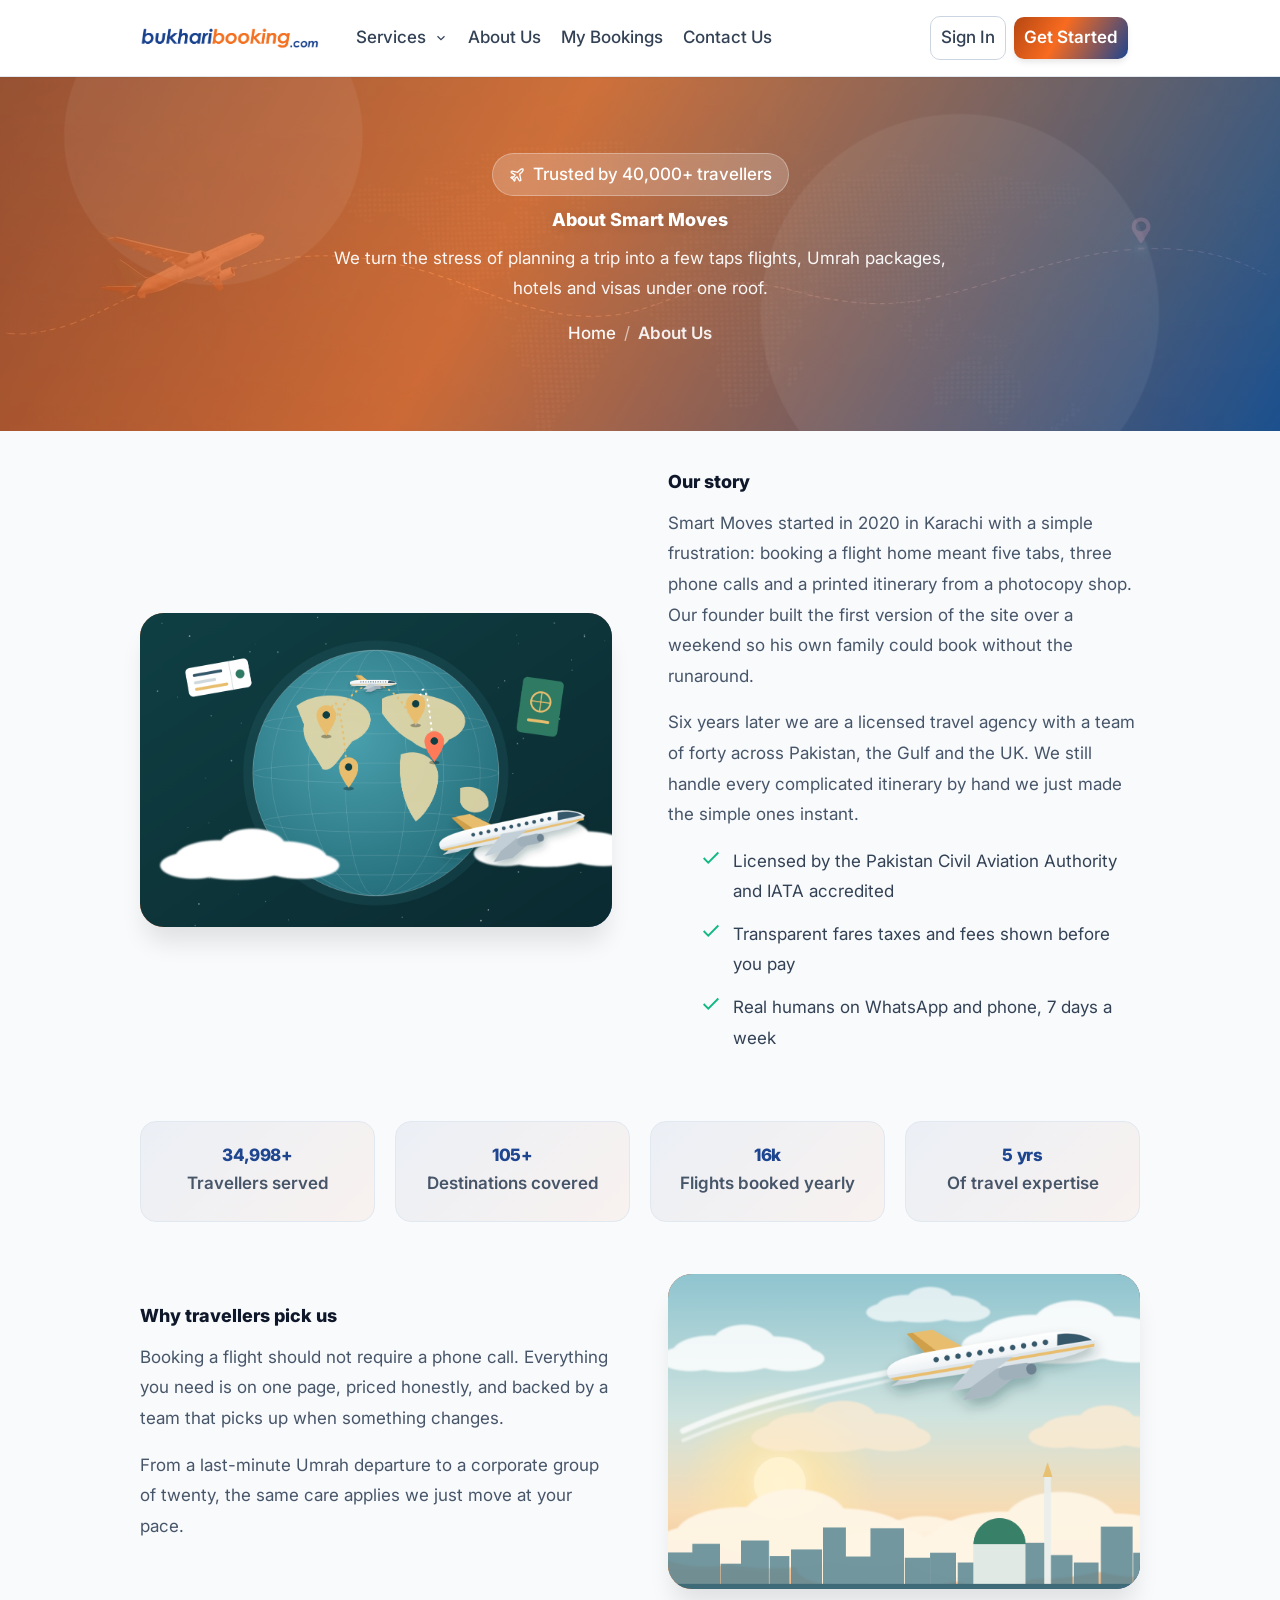
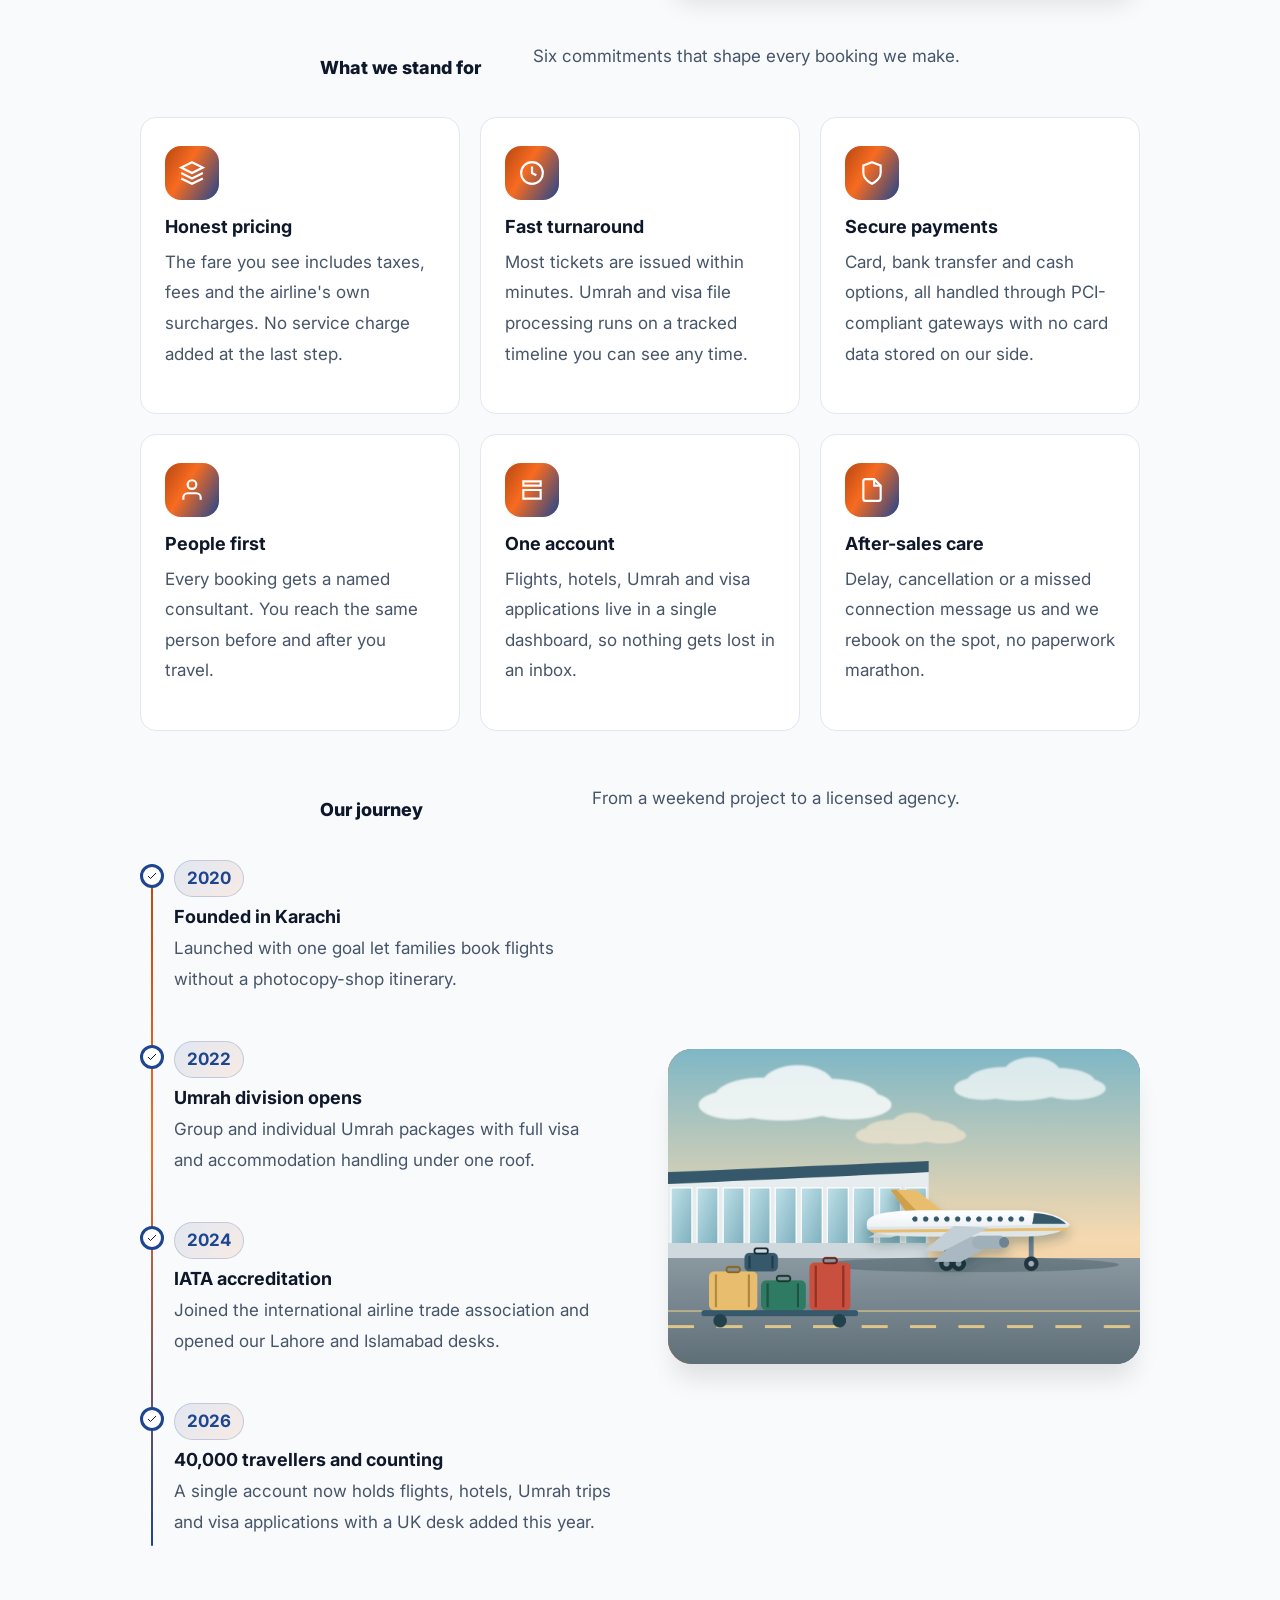
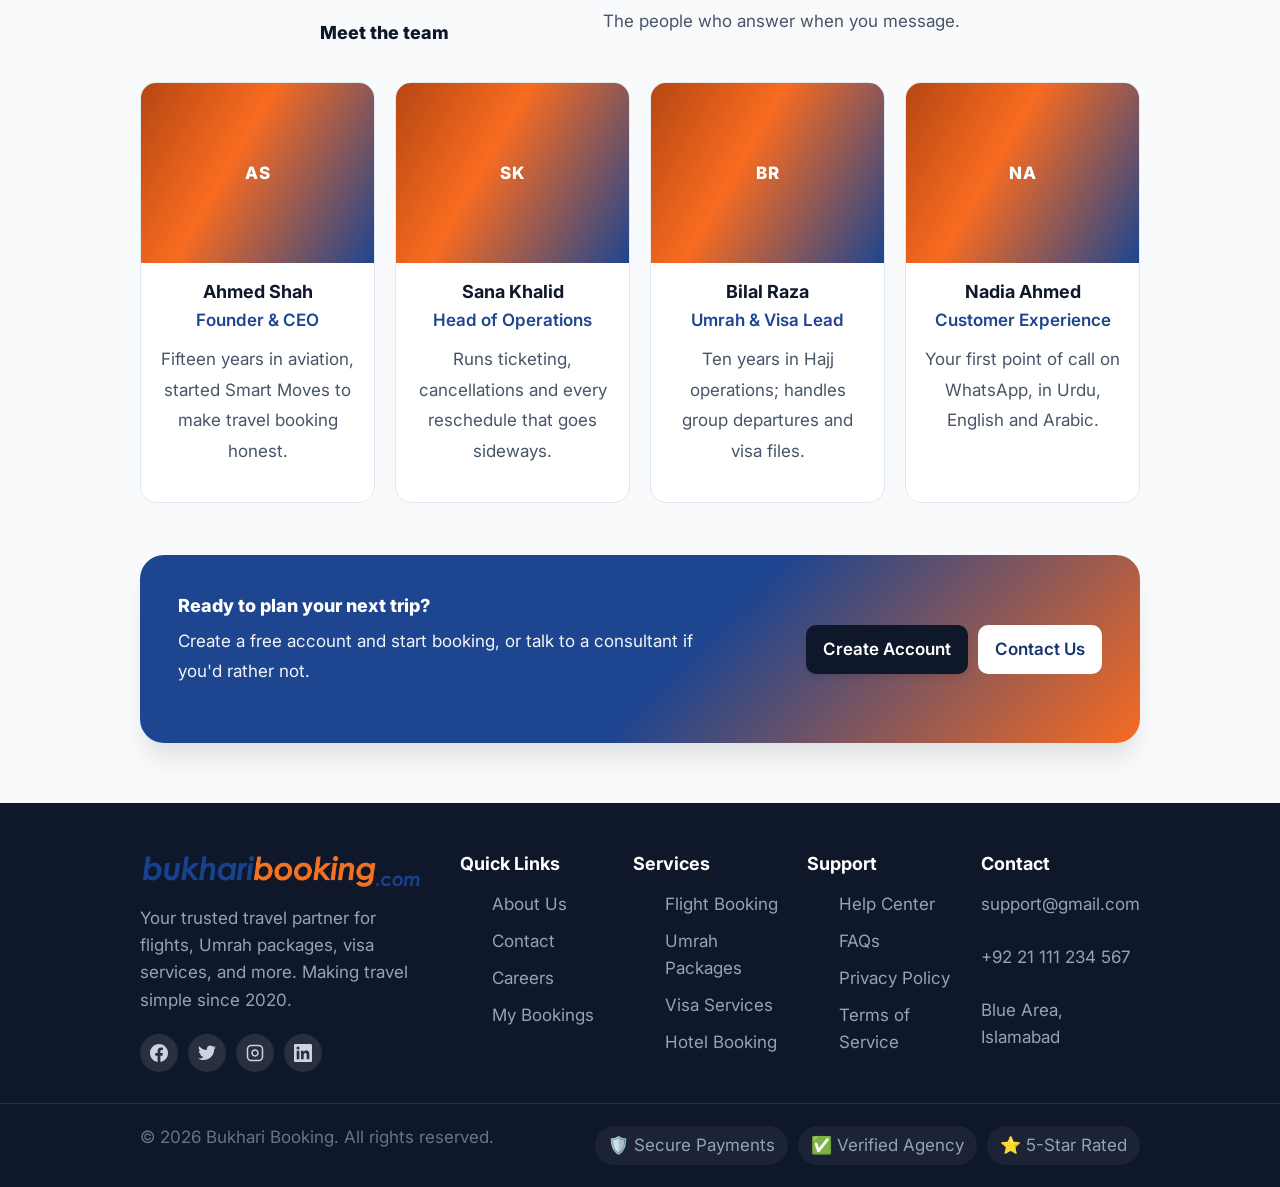
==== commit 226879b3: "udpated header footer" ====
--- a/about-us.html
+++ b/about-us.html
@@ -19,119 +19,7 @@
   </head>
   <body id="app" class="about-page">
     <!-- ========================================== NAVIGATION BAR START ========================================== -->
-    <nav class="navbar">
-          <div class="navbar-container">
-            <div class="navbar-brand">
-              <a href="/index.html" class="brand-logo">
-                <img
-                  src="/images/bukhari-booking-logo.png"
-                  alt="Bukhari Booking"
-                  class="brand-logo-image"
-                />
-              </a>
-            </div>
-
-            <div class="navbar-menu" id="navbarMenu">
-              <details class="nav-dropdown">
-                <summary class="nav-item nav-dropdown-trigger">
-                  Services
-                  <svg viewBox="0 0 24 24" fill="none" stroke="currentColor" stroke-width="2" aria-hidden="true">
-                    <path d="m6 9 6 6 6-6" />
-                  </svg>
-                </summary>
-                <div class="nav-dropdown-menu">
-                  <a href="/index.html#bookingForm" class="nav-item nav-dropdown-link">
-                    <svg
-                      viewBox="0 0 24 24"
-                      fill="none"
-                      stroke="currentColor"
-                      stroke-width="2"
-                    >
-                      <circle cx="12" cy="12" r="10" />
-                      <path
-                        d="M2 12h20M12 2a15.3 15.3 0 0 1 4 10 15.3 15.3 0 0 1-4 10 15.3 15.3 0 0 1-4-10 15.3 15.3 0 0 1 4-10z"
-                      />
-                    </svg>
-                    Destinations
-                  </a>
-                  <a href="/index.html#bookingForm" class="nav-item nav-dropdown-link">
-                    <svg
-                      viewBox="0 0 24 24"
-                      fill="none"
-                      stroke="currentColor"
-                      stroke-width="2"
-                    >
-                      <path
-                        d="M17.8 19.2 16 11l3.5-3.5C21 6 21.5 4 21 3c-1-.5-3 0-4.5 1.5L13 8 4.8 6.2c-.5-.1-.9.1-1.1.5l-.3.5c-.2.5-.1 1 .3 1.3L9 12l-2 3H4l-1 1 3 2 2 3 1-1v-3l3-2 3.5 5.3c.3.4.8.5 1.3.3l.5-.2c.4-.3.6-.7.5-1.2z"
-                      />
-                    </svg>
-                    Flights
-                  </a>
-                  <a href="/index.html#bookingForm" class="nav-item nav-dropdown-link">
-                    <svg
-                      viewBox="0 0 24 24"
-                      fill="none"
-                      stroke="currentColor"
-                      stroke-width="2"
-                    >
-                      <path d="M3 9l9-7 9 7v11a2 2 0 0 1-2 2H5a2 2 0 0 1-2-2z" />
-                    </svg>
-                    Umrah
-                  </a>
-                  <a href="/index.html#bookingForm" class="nav-item nav-dropdown-link">
-                    <svg
-                      viewBox="0 0 24 24"
-                      fill="none"
-                      stroke="currentColor"
-                      stroke-width="2"
-                    >
-                      <rect x="2" y="7" width="20" height="14" rx="2" />
-                      <path d="M16 21V5a2 2 0 0 0-2-2h-4a2 2 0 0 0-2 2v16" />
-                    </svg>
-                    Hotels
-                  </a>
-                  <a href="/index.html#bookingForm" class="nav-item nav-dropdown-link">
-                    <svg
-                      viewBox="0 0 24 24"
-                      fill="none"
-                      stroke="currentColor"
-                      stroke-width="2"
-                    >
-                      <path
-                        d="M14 2H6a2 2 0 0 0-2 2v16a2 2 0 0 0 2 2h12a2 2 0 0 0 2-2V8z"
-                      />
-                      <polyline points="14 2 14 8 20 8" />
-                    </svg>
-                    Visa
-                  </a>
-                </div>
-              </details>
-              <a href="/about-us.html" class="nav-item">About Us</a>
-              <a href="/my-bookings.html" class="nav-item">My Bookings</a>
-              <a href="/contact-us.html" class="nav-item">Contact Us</a>
-         
-              <div class="navbar-menu-actions">
-                <button type="button" class="nav-btn-outline" data-auth="login">Sign In</button>
-                <button type="button" class="nav-btn-primary" data-auth="signup">Get Started</button>
-              </div>
-            </div>
-
-            <div class="navbar-actions">
-              <button
-                class="mobile-toggle"
-                type="button"
-                data-nav-toggle
-                aria-controls="navbarMenu"
-                aria-expanded="false"
-                aria-label="Toggle menu"
-              >
-                <span></span>
-                <span></span>
-                <span></span>
-              </button>
-            </div>
-          </div>
-        </nav>
+    <div data-site-header></div>
     <!-- ========================================== NAVIGATION BAR END ========================================== -->
 
     <!-- ========================================== PAGE BANNER ========================================== -->
@@ -588,106 +476,7 @@
     </main>
 
     <!-- ========================================== FOOTER START ========================================== -->
-    <footer class="footer">
-          <div class="footer-top">
-            <div class="footer-grid">
-              <div class="footer-col-large">
-                <img
-                  src="/images/bukhari-booking-logo.png"
-                  alt="Bukhari Booking"
-                  class="footer-logo"
-                />
-                <p class="footer-about">
-                  Your trusted travel partner for flights, Umrah packages, visa
-                  services, and more. Making travel simple since 2020.
-                </p>
-                <div class="social-links">
-                  <a href="#" aria-label="Facebook">
-                    <svg viewBox="0 0 24 24" fill="currentColor">
-                      <path
-                        d="M24 12.07C24 5.4 18.63 0 12 0S0 5.4 0 12.07C0 18.1 4.39 23.1 10.12 24v-8.44H7.08v-3.49h3.04V9.41c0-3.02 1.79-4.7 4.53-4.7 1.31 0 2.68.24 2.68.24v2.97h-1.51c-1.49 0-1.95.93-1.95 1.89v2.26h3.33l-.53 3.49h-2.8V24C19.61 23.1 24 18.1 24 12.07z"
-                      />
-                    </svg>
-                  </a>
-                  <a href="#" aria-label="Twitter">
-                    <svg viewBox="0 0 24 24" fill="currentColor">
-                      <path
-                        d="M23.95 4.57a10 10 0 0 1-2.83.78 4.94 4.94 0 0 0 2.17-2.73c-.95.56-2 .96-3.13 1.18A4.92 4.92 0 0 0 16.62 2c-2.72 0-4.92 2.2-4.92 4.92 0 .39.04.76.13 1.12-4.09-.2-7.72-2.16-10.15-5.14-.42.73-.67 1.58-.67 2.48 0 1.71.87 3.21 2.19 4.09-.81-.03-1.57-.25-2.23-.62v.06c0 2.39 1.7 4.38 3.95 4.83-.41.11-.85.17-1.29.17-.32 0-.63-.03-.93-.08.63 1.95 2.44 3.37 4.6 3.41-1.68 1.32-3.8 2.11-6.1 2.11-.4 0-.79-.02-1.17-.07 2.18 1.4 4.77 2.21 7.55 2.21 9.05 0 14-7.5 14-14 0-.21 0-.42-.02-.63.96-.69 1.8-1.56 2.46-2.55z"
-                      />
-                    </svg>
-                  </a>
-                  <a href="#" aria-label="Instagram">
-                    <svg
-                      viewBox="0 0 24 24"
-                      fill="none"
-                      stroke="currentColor"
-                      stroke-width="2"
-                    >
-                      <rect x="2" y="2" width="20" height="20" rx="5" />
-                      <path d="M16 11.37A4 4 0 1 1 12.63 8 4 4 0 0 1 16 11.37z" />
-                      <line x1="17.5" y1="6.5" x2="17.51" y2="6.5" />
-                    </svg>
-                  </a>
-                  <a href="#" aria-label="LinkedIn">
-                    <svg viewBox="0 0 24 24" fill="currentColor">
-                      <path
-                        d="M20.45 20.45h-3.55v-5.57c0-1.33-.02-3.04-1.85-3.04-1.85 0-2.13 1.45-2.13 2.94v5.67H9.36V9h3.41v1.56h.05c.47-.9 1.63-1.85 3.36-1.85 3.6 0 4.26 2.37 4.26 5.45v6.29zM5.34 7.43a2.06 2.06 0 1 1 0-4.12 2.06 2.06 0 0 1 0 4.12zM7.12 20.45H3.56V9h3.56v11.45zM22.22 0H1.77C.79 0 0 .77 0 1.72v20.56C0 23.23.79 24 1.77 24h20.45c.98 0 1.78-.77 1.78-1.72V1.72C24 .77 23.2 0 22.22 0z"
-                      />
-                    </svg>
-                  </a>
-                </div>
-              </div>
-
-              <div class="footer-col">
-                <h4>Quick Links</h4>
-                <ul>
-                  <li><a href="/about-us.html">About Us</a></li>
-                  <li><a href="/contact-us.html">Contact</a></li>
-                  <li><a href="/contact-us.html#careers">Careers</a></li>
-                  <li><a href="/my-bookings.html">My Bookings</a></li>
-                </ul>
-              </div>
-
-              <div class="footer-col">
-                <h4>Services</h4>
-                <ul>
-                  <li><a href="/search-flight.html">Flight Booking</a></li>
-                  <li><a href="/index.html">Umrah Packages</a></li>
-                  <li><a href="/index.html">Visa Services</a></li>
-                  <li><a href="/index.html">Hotel Booking</a></li>
-                </ul>
-              </div>
-
-              <div class="footer-col">
-                <h4>Support</h4>
-                <ul>
-                  <li><a href="/contact-us.html#faq">Help Center</a></li>
-                  <li><a href="/contact-us.html#faq">FAQs</a></li>
-                  <li><a href="/contact-us.html">Privacy Policy</a></li>
-                  <li><a href="/contact-us.html">Terms of Service</a></li>
-                </ul>
-              </div>
-
-              <div class="footer-col">
-                <h4>Contact</h4>
-                <div class="contact-info">
-                  <p>📧 support@gmail.com</p>
-                  <p>📞 +92 21 111 234 567</p>
-                  <p>📍 Blue Area, Islamabad</p>
-                </div>
-              </div>
-            </div>
-          </div>
-
-          <div class="footer-bottom">
-            <p>&copy; 2026 Bukhari Booking. All rights reserved.</p>
-            <div class="footer-badges">
-              <span class="badge-item">🛡️ Secure Payments</span>
-              <span class="badge-item">✅ Verified Agency</span>
-              <span class="badge-item">⭐ 5-Star Rated</span>
-            </div>
-          </div>
-        </footer>
+    <div data-site-footer></div>
     <!-- ========================================== FOOTER END ========================================== -->
 
     <button
